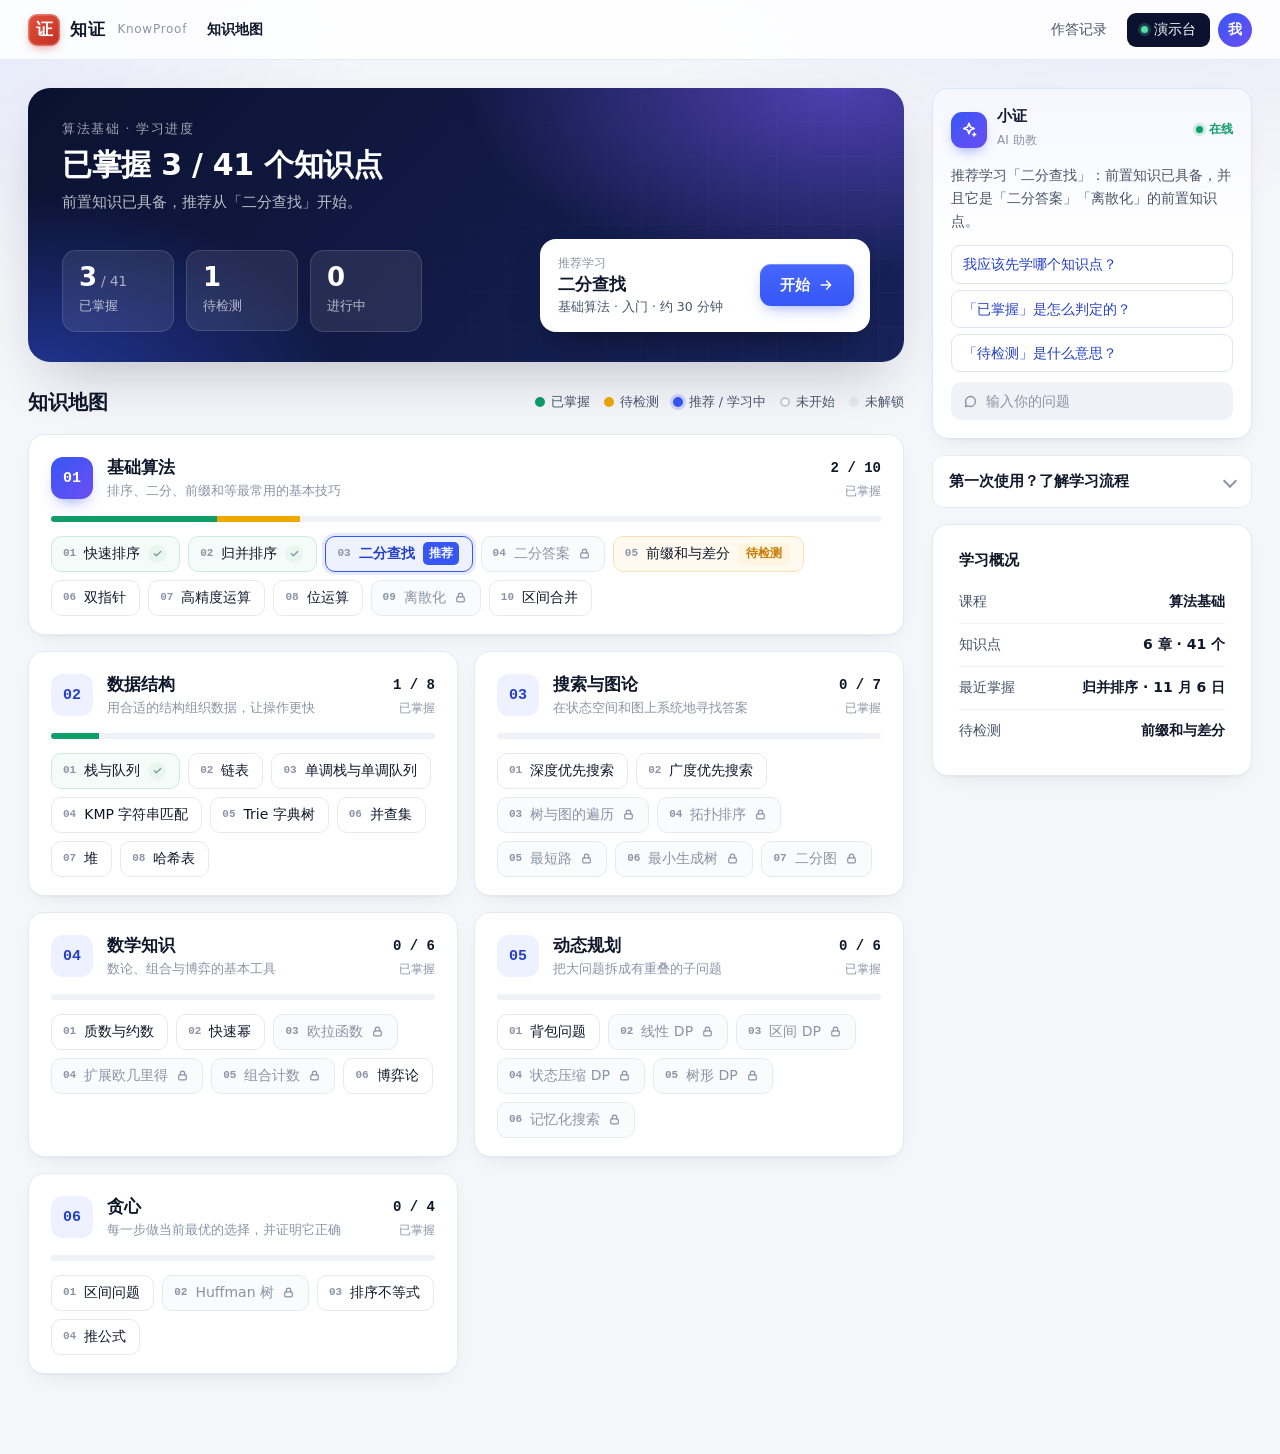
==== index.html @ 9044087e "知证 KnowProof 演示原型 v2 Co-Authored-By: Claude Code <noreply@anthropic.com>" ====
<!doctype html>
<html lang="zh-CN">
<head>
<meta charset="utf-8">
<meta name="viewport" content="width=device-width, initial-scale=1">
<title>知证 KnowProof · 信息学竞赛学习平台</title>
<meta name="description" content="知证 KnowProof：面向信息学竞赛学生的学习诊断与自适应学习平台。">
<link rel="stylesheet" href="css/base.css">
<link rel="stylesheet" href="css/home.css">
<link rel="stylesheet" href="css/task.css">
<link rel="stylesheet" href="css/flow.css">
<link rel="stylesheet" href="css/shell.css">
</head>
<body>
<div id="app"></div>
<noscript>请开启 JavaScript 后使用知证。</noscript>
<script src="js/cmini.js"></script>
<script src="js/data.js"></script>
<script src="js/data-lesson.js"></script>
<script src="js/engine.js"></script>
<script src="js/ui-core.js"></script>
<script src="js/ui-widgets.js"></script>
<script src="js/ui-home.js"></script>
<script src="js/ui-lesson.js"></script>
<script src="js/ui-lesson2.js"></script>
<script src="js/ui-rapid.js"></script>
<script src="js/ui-deep.js"></script>
<script src="js/ui-support.js"></script>
<script src="js/ui-verify.js"></script>
<script src="js/ui-path.js"></script>
<script src="js/ui-report.js"></script>
<script src="js/ui-assist.js"></script>
<script src="js/ui-demo.js"></script>
<script src="js/ui-shell.js"></script>
</body>
</html>
---- css/base.css ----
/* 知证 KnowProof · 设计基础：色彩、字体、布局、按钮、通用组件 */
:root {
  --bg: #f5f6fa; --card: #ffffff; --ink: #0f172a; --ink2: #475569; --ink3: #8a94a6; --line: #e6e9f0; --line2: #f0f2f7;
  --brand: #3757f5; --brand2: #6d4df2; --brand-soft: #eef1ff; --brand-ink: #2540c8;
  --seal: #d43c2c; --seal-soft: #fdeeeb;
  --ok: #0f9d68; --ok-soft: #e7f7f0; --warn: #c97a00; --warn-soft: #fff5e0; --bad: #d9372b; --bad-soft: #fdecea; --gold: #f0a800;
  --navy: #0b1230; --navy2: #17225a;
  --r: 16px; --r-sm: 10px; --shadow: 0 1px 2px rgba(15, 23, 42, .04), 0 8px 24px -12px rgba(15, 23, 42, .12);
  --shadow-lg: 0 24px 60px -20px rgba(15, 23, 42, .28);
  --sans: "PingFang SC", "HarmonyOS Sans SC", "Noto Sans SC", "Microsoft YaHei", -apple-system, "Segoe UI", system-ui, sans-serif;
  --mono: "JetBrains Mono", "SF Mono", "Cascadia Code", Menlo, Consolas, "Liberation Mono", monospace;
}
* { box-sizing: border-box; }
html { -webkit-text-size-adjust: 100%; scroll-behavior: smooth; }
body { margin: 0; font: 15px/1.7 var(--sans); color: var(--ink); background: var(--bg); -webkit-font-smoothing: antialiased; }
body::before { content: ""; position: fixed; inset: 0; z-index: -1; pointer-events: none;
  background: radial-gradient(900px 480px at 88% -8%, rgba(109, 77, 242, .09), transparent 60%), radial-gradient(760px 420px at -6% 4%, rgba(55, 87, 245, .08), transparent 60%); }
h1, h2, h3, h4, p, ul, ol, pre, table { margin: 0; }
h1 { font-size: 28px; line-height: 1.3; font-weight: 700; letter-spacing: -.01em; }
h2 { font-size: 18px; line-height: 1.4; font-weight: 700; }
h3 { font-size: 15px; line-height: 1.5; font-weight: 650; }
ul, ol { padding: 0; list-style: none; }
button, input, select, textarea { font: inherit; color: inherit; }
button { cursor: pointer; border: 0; background: none; padding: 0; text-align: inherit; }
button:disabled { cursor: not-allowed; }
:focus-visible { outline: 2px solid var(--brand); outline-offset: 2px; border-radius: 6px; }
b, strong { font-weight: 650; }
.mono { font-family: var(--mono); font-size: .92em; }
.muted { color: var(--ink2); } .faint { color: var(--ink3); } .small { font-size: 13px; }
.sp { flex: 1; }

/* ---------- 顶栏 ---------- */
.top { position: sticky; top: 0; z-index: 30; height: 60px; display: flex; align-items: center; gap: 20px; padding: 0 28px;
  background: rgba(255, 255, 255, .86); backdrop-filter: saturate(1.6) blur(14px); border-bottom: 1px solid var(--line); }
.brand { display: flex; align-items: center; gap: 10px; }
.logo { width: 32px; height: 32px; border-radius: 9px; display: grid; place-items: center; color: #fff; font-weight: 700; font-size: 17px;
  background: linear-gradient(145deg, #e2513f, #c22f20); box-shadow: 0 4px 10px -3px rgba(212, 60, 44, .55), inset 0 0 0 1.5px rgba(255, 255, 255, .28); }
.brand-name { font-size: 17px; font-weight: 700; letter-spacing: .04em; }
.brand-en { font-size: 12px; color: var(--ink3); letter-spacing: .06em; margin-left: 2px; }
.crumb { display: flex; align-items: center; gap: 8px; font-size: 14px; color: var(--ink3); min-width: 0; }
.crumb b { color: var(--ink); font-weight: 600; white-space: nowrap; }
.crumb button { color: var(--ink2); white-space: nowrap; } .crumb button:hover { color: var(--brand); }
.crumb i { font-style: normal; color: #c4cad6; }
.top-actions { margin-left: auto; display: flex; align-items: center; gap: 8px; }
.tbtn { height: 34px; padding: 0 12px; border-radius: 9px; font-size: 13.5px; color: var(--ink2); display: inline-flex; align-items: center; gap: 6px; white-space: nowrap; }
.tbtn:hover { background: var(--line2); color: var(--ink); }
.tbtn .n { min-width: 20px; height: 20px; padding: 0 6px; border-radius: 10px; background: var(--brand-soft); color: var(--brand-ink); font-size: 12px; font-weight: 650; display: grid; place-items: center; }
.tbtn.demo { background: var(--navy); color: #fff; padding: 0 14px; } .tbtn.demo:hover { background: #1b2550; color: #fff; }
.tbtn.demo::before { content: ""; width: 7px; height: 7px; border-radius: 50%; background: #52e0a4; box-shadow: 0 0 0 3px rgba(82, 224, 164, .22); }
.avatar { width: 34px; height: 34px; border-radius: 50%; display: grid; place-items: center; font-size: 14px; font-weight: 650; color: #fff; background: linear-gradient(140deg, var(--brand), var(--brand2)); }
.who { font-size: 13px; color: var(--ink2); margin-right: 2px; white-space: nowrap; }

/* ---------- 学习页三栏布局 ---------- */
.wrap { max-width: 1320px; margin: 0 auto; padding: 28px 28px 80px; display: grid; grid-template-columns: 196px minmax(0, 1fr) 300px; gap: 28px; align-items: start; }
.wrap.home { grid-template-columns: minmax(0, 1fr) 320px; max-width: 1280px; }
.main { display: flex; flex-direction: column; gap: 18px; min-width: 0; }
.side { position: sticky; top: 84px; display: flex; flex-direction: column; gap: 16px; }
.card { background: var(--card); border: 1px solid var(--line); border-radius: var(--r); padding: 24px 26px; box-shadow: var(--shadow); }
.card > h2 + * { margin-top: 12px; }
.card.flat { box-shadow: none; }
.page-h { padding: 4px 2px 2px; }
.eyebrow { display: inline-flex; align-items: center; gap: 8px; font-size: 12.5px; font-weight: 650; letter-spacing: .08em; color: var(--brand-ink); }
.eyebrow::before { content: ""; width: 18px; height: 2px; border-radius: 2px; background: var(--brand); }
.page-h h1 { margin-top: 6px; }
.page-h .sub { margin-top: 8px; color: var(--ink2); max-width: 46em; }
.sec-h { display: flex; align-items: baseline; gap: 10px; flex-wrap: wrap; }
.sec-h .no { font: 700 13px/1 var(--mono); color: var(--brand); background: var(--brand-soft); border-radius: 6px; padding: 5px 7px; }
.sec-h small { font-size: 13px; color: var(--ink3); font-weight: 400; }

/* ---------- 步骤导航 ---------- */
.rail { position: sticky; top: 84px; }
.rail-t { font-size: 12px; letter-spacing: .08em; color: var(--ink3); padding: 0 0 10px 6px; }
.rail ol { position: relative; }
.rail li { position: relative; }
.rail li + li::before { content: ""; position: absolute; left: 17px; top: -9px; height: 18px; width: 2px; background: var(--line); border-radius: 2px; }
.rail li.done + li::before { background: var(--brand); opacity: .45; }
.rail button { width: 100%; display: flex; align-items: center; gap: 11px; padding: 7px 6px; border-radius: 10px; font-size: 14px; color: var(--ink2); }
.rail button:hover:not(:disabled) { background: rgba(255, 255, 255, .8); }
.rail .no { flex: none; width: 24px; height: 24px; border-radius: 50%; display: grid; place-items: center; font: 600 11.5px/1 var(--mono); background: #fff; border: 1.5px solid var(--line); color: var(--ink3); }
.rail li.done .no { background: var(--brand-soft); border-color: transparent; color: var(--brand-ink); }
.rail li.cur button { background: #fff; box-shadow: var(--shadow); color: var(--ink); font-weight: 650; }
.rail li.cur .no { background: var(--brand); border-color: var(--brand); color: #fff; box-shadow: 0 0 0 4px rgba(55, 87, 245, .16); }
.rail button:disabled { color: #b6bdca; }
.rail .mk { margin-left: auto; }
.rail-foot { margin-top: 16px; padding: 12px; border-radius: 12px; background: rgba(255, 255, 255, .7); border: 1px dashed var(--line); font-size: 12.5px; color: var(--ink2); }

/* ---------- 按钮 ---------- */
.btn { display: inline-flex; align-items: center; justify-content: center; gap: 8px; height: 42px; padding: 0 20px; border-radius: 11px; font-size: 14.5px; font-weight: 600; color: #fff; white-space: nowrap;
  background: linear-gradient(180deg, #4666ff, var(--brand)); box-shadow: 0 1px 0 rgba(255, 255, 255, .25) inset, 0 6px 16px -6px rgba(55, 87, 245, .6); transition: transform .12s, box-shadow .12s, background .12s; }
.btn:hover:not(:disabled) { transform: translateY(-1px); box-shadow: 0 1px 0 rgba(255, 255, 255, .25) inset, 0 10px 22px -8px rgba(55, 87, 245, .7); }
.btn:active:not(:disabled) { transform: none; }
.btn:disabled { background: #d5d9e3; box-shadow: none; color: #fff; }
.btn.ghost { background: #fff; color: var(--ink); border: 1px solid var(--line); box-shadow: 0 1px 2px rgba(15, 23, 42, .05); }
.btn.ghost:hover:not(:disabled) { border-color: #c9cfdc; box-shadow: 0 4px 12px -6px rgba(15, 23, 42, .2); }
.btn.plain { background: none; box-shadow: none; color: var(--ink2); padding: 0 10px; font-weight: 500; }
.btn.plain:hover:not(:disabled) { color: var(--ink); background: var(--line2); transform: none; box-shadow: none; }
.btn.dark { background: var(--navy); box-shadow: 0 6px 16px -6px rgba(11, 18, 48, .6); }
.btn.sm { height: 34px; padding: 0 14px; font-size: 13.5px; border-radius: 9px; }
.btn.lg { height: 48px; padding: 0 26px; font-size: 15.5px; border-radius: 13px; }
.actions { display: flex; align-items: center; gap: 10px; flex-wrap: wrap; margin-top: 20px; }

/* ---------- 标签、标记、等级条 ---------- */
.tag { display: inline-flex; align-items: center; gap: 5px; height: 22px; padding: 0 8px; border-radius: 6px; font-size: 12px; font-weight: 600; background: var(--line2); color: var(--ink2); white-space: nowrap; vertical-align: middle; }
.tag.blue { background: var(--brand-soft); color: var(--brand-ink); } .tag.green { background: var(--ok-soft); color: var(--ok); }
.tag.red { background: var(--bad-soft); color: var(--bad); } .tag.gold { background: var(--warn-soft); color: var(--warn); } .tag.seal { background: var(--seal-soft); color: var(--seal); }
.mark { display: inline-grid; place-items: center; width: 22px; height: 22px; border-radius: 50%; flex: none; vertical-align: -5px; }
.mark.ok { background: var(--ok-soft); color: var(--ok); } .mark.no { background: var(--bad-soft); color: var(--bad); }
.mark.half { background: var(--warn-soft); color: var(--warn); } .mark.skip { background: var(--line2); color: var(--ink3); }
.evchip { font: 600 11.5px/1 var(--mono); padding: 4px 6px; border-radius: 5px; background: var(--line2); color: var(--ink2); margin-left: 4px; }
.evchip:hover { background: var(--brand-soft); color: var(--brand-ink); }
.meter { display: inline-flex; gap: 3px; vertical-align: middle; }
.meter i { width: 22px; height: 7px; border-radius: 4px; background: var(--line); }
.meter.ph-pencil i.on { background: repeating-linear-gradient(135deg, #9fb0ff 0 3px, #d6ddff 3px 6px); }
.meter.ph-ink i.on { background: var(--brand); } .meter.ph-seal i.on { background: var(--ok); }
.lvtxt { font-size: 13.5px; font-weight: 600; } .phase { font-size: 12px; }
.miniseal { display: inline-grid; place-items: center; width: 20px; height: 20px; border-radius: 5px; background: var(--seal); color: #fff; font-size: 11.5px; font-weight: 700; vertical-align: -4px; box-shadow: inset 0 0 0 1px rgba(255, 255, 255, .35); }
.stamp { display: inline-grid; place-items: center; width: 92px; height: 92px; border-radius: 18px; border: 3px solid var(--seal); color: var(--seal); font-size: 24px; font-weight: 800; line-height: 1.15; text-align: center; letter-spacing: .1em;
  transform: rotate(-8deg); background: rgba(212, 60, 44, .05); box-shadow: inset 0 0 0 2px #fff, inset 0 0 0 3.5px rgba(212, 60, 44, .35); flex: none; }
.stamp.drop { animation: stamp .55s cubic-bezier(.2, 1.4, .4, 1) both; }
@keyframes stamp { 0% { transform: rotate(-8deg) scale(2.4); opacity: 0; } 60% { opacity: 1; } 100% { transform: rotate(-8deg) scale(1); } }
.warn { margin-top: 14px; padding: 12px 14px; border-radius: 10px; background: var(--warn-soft); color: #7a4b00; font-size: 14px; }
.info { margin-top: 14px; padding: 12px 14px; border-radius: 10px; background: var(--brand-soft); color: #23358f; font-size: 14px; }
.empty { padding: 26px 0; text-align: center; color: var(--ink3); font-size: 14px; }
details.fold { border: 1px solid var(--line); border-radius: 12px; background: #fff; }
details.fold > summary { cursor: pointer; list-style: none; padding: 13px 16px; font-weight: 600; font-size: 14.5px; display: flex; align-items: center; gap: 8px; }
details.fold > summary::-webkit-details-marker { display: none; }
details.fold > summary::after { content: ""; margin-left: auto; width: 8px; height: 8px; border-right: 2px solid var(--ink3); border-bottom: 2px solid var(--ink3); transform: rotate(45deg); transition: transform .15s; }
details.fold[open] > summary::after { transform: rotate(-135deg); }
details.fold > .fold-b { padding: 2px 16px 16px; }
.seg { display: inline-flex; padding: 3px; border-radius: 10px; background: var(--line2); gap: 2px; }
.seg button { height: 30px; padding: 0 12px; border-radius: 8px; font-size: 13.5px; color: var(--ink2); }
.seg button.on { background: #fff; color: var(--ink); font-weight: 600; box-shadow: 0 1px 3px rgba(15, 23, 42, .12); }
table.tbl { width: 100%; border-collapse: collapse; font-size: 14px; }
table.tbl th { text-align: left; font-size: 12.5px; font-weight: 600; color: var(--ink3); padding: 8px 12px; border-bottom: 1px solid var(--line); white-space: nowrap; }
table.tbl td { padding: 11px 12px; border-bottom: 1px solid var(--line2); vertical-align: middle; }
table.tbl tr:last-child td { border-bottom: 0; }
---- css/home.css ----
/* 知证 KnowProof · 知识地图与讲解页 */

/* ---------- 首页：概览 ---------- */
.hero { position: relative; overflow: hidden; border-radius: 22px; padding: 30px 34px; color: #fff;
  background: radial-gradient(600px 300px at 92% 0%, rgba(124, 92, 255, .55), transparent 62%), radial-gradient(520px 320px at 0% 110%, rgba(55, 87, 245, .5), transparent 60%), linear-gradient(135deg, var(--navy), var(--navy2)); box-shadow: var(--shadow-lg); }
.hero::after { content: ""; position: absolute; inset: 0; pointer-events: none; opacity: .5;
  background-image: linear-gradient(rgba(255, 255, 255, .06) 1px, transparent 1px), linear-gradient(90deg, rgba(255, 255, 255, .06) 1px, transparent 1px); background-size: 34px 34px; mask-image: linear-gradient(100deg, transparent 30%, #000); -webkit-mask-image: linear-gradient(100deg, transparent 30%, #000); }
.hero > * { position: relative; z-index: 1; }
.hero .kicker { font-size: 12.5px; letter-spacing: .12em; color: rgba(255, 255, 255, .62); }
.hero h1 { font-size: 30px; margin-top: 6px; }
.hero .sub { margin-top: 6px; color: rgba(255, 255, 255, .72); font-size: 14.5px; }
.hero-row { display: flex; align-items: flex-end; gap: 28px; margin-top: 24px; flex-wrap: wrap; }
.stats { display: flex; gap: 12px; flex-wrap: wrap; }
.stat { min-width: 112px; padding: 12px 16px; border-radius: 14px; background: rgba(255, 255, 255, .09); border: 1px solid rgba(255, 255, 255, .13); backdrop-filter: blur(6px); }
.stat b { display: block; font: 700 26px/1.15 var(--sans); letter-spacing: -.01em; }
.stat b small { font-size: 14px; font-weight: 500; color: rgba(255, 255, 255, .6); }
.stat span { font-size: 12.5px; color: rgba(255, 255, 255, .68); }
.cont { margin-left: auto; display: flex; align-items: center; gap: 16px; padding: 14px 16px 14px 18px; border-radius: 16px; background: #fff; color: var(--ink); box-shadow: 0 16px 36px -16px rgba(0, 0, 0, .5); min-width: 330px; }
.cont .t { font-size: 12px; color: var(--ink3); } .cont .n { font-size: 16.5px; font-weight: 700; line-height: 1.4; } .cont .s { font-size: 12.5px; color: var(--ink2); }
.cont .btn { margin-left: auto; }

/* ---------- 首页：知识地图 ---------- */
.map-h { display: flex; align-items: center; gap: 14px; flex-wrap: wrap; margin-top: 8px; }
.map-h h2 { font-size: 20px; }
.legend { margin-left: auto; display: flex; gap: 14px; flex-wrap: wrap; font-size: 12.5px; color: var(--ink2); }
.legend span { display: inline-flex; align-items: center; gap: 6px; }
.dot { width: 10px; height: 10px; border-radius: 50%; flex: none; border: 2px solid #c8cedb; background: #fff; }
.dot.sealed { background: var(--ok); border-color: var(--ok); } .dot.pending { background: var(--gold); border-color: var(--gold); }
.dot.live { background: var(--brand); border-color: var(--brand); box-shadow: 0 0 0 3px rgba(55, 87, 245, .2); } .dot.lock { background: var(--line); border-color: var(--line); }
.chapters { display: grid; grid-template-columns: 1fr 1fr; gap: 16px; }
.chap { padding: 20px 22px 18px; }
.chap.first { grid-column: 1 / -1; }
.chap-h { display: flex; align-items: center; gap: 14px; }
.chap-no { flex: none; width: 42px; height: 42px; border-radius: 12px; display: grid; place-items: center; font: 700 15px/1 var(--mono); color: var(--brand-ink); background: var(--brand-soft); }
.chap.first .chap-no { color: #fff; background: linear-gradient(140deg, var(--brand), var(--brand2)); box-shadow: 0 8px 16px -8px rgba(55, 87, 245, .7); }
.chap-h h3 { font-size: 16.5px; } .chap-h p { font-size: 13px; color: var(--ink3); line-height: 1.5; }
.chap-p { margin-left: auto; text-align: right; flex: none; }
.chap-p b { font: 700 14px/1 var(--mono); } .chap-p small { display: block; font-size: 11.5px; color: var(--ink3); margin-top: 2px; }
.prog { height: 6px; border-radius: 4px; background: var(--line2); margin: 14px 0 14px; overflow: hidden; display: flex; }
.prog i { display: block; height: 100%; background: var(--ok); } .prog i.p { background: var(--gold); } .prog i.l { background: var(--brand); }
.nodes { display: flex; flex-wrap: wrap; gap: 8px; }
.node { display: inline-flex; align-items: center; gap: 8px; height: 36px; padding: 0 13px 0 11px; border-radius: 10px; border: 1px solid var(--line); background: #fff; font-size: 14px; transition: border-color .12s, box-shadow .12s, transform .12s; }
.node:hover { border-color: #b9c2d6; box-shadow: 0 4px 12px -6px rgba(15, 23, 42, .22); transform: translateY(-1px); }
.node .ix { font: 600 11px/1 var(--mono); color: var(--ink3); }
.node.sealed { background: #f4fbf8; border-color: #cdeadd; } .node.pending { background: #fffaf0; border-color: #f5e2b5; }
.node.lock { color: var(--ink3); background: #fafbfc; }
.node.live { border-color: var(--brand); background: var(--brand-soft); font-weight: 650; color: var(--brand-ink); box-shadow: 0 0 0 3px rgba(55, 87, 245, .12); }
.node .st { font-size: 11.5px; font-weight: 600; padding: 2px 6px; border-radius: 5px; background: var(--brand); color: #fff; }
.node svg { color: var(--ink3); }
.hcard h3 { display: flex; align-items: center; gap: 8px; margin-bottom: 10px; }
.kv { display: flex; justify-content: space-between; gap: 12px; padding: 9px 0; border-bottom: 1px solid var(--line2); font-size: 14px; }
.kv:last-child { border-bottom: 0; } .kv span { color: var(--ink2); } .kv b { font-weight: 600; }
.steps6 { counter-reset: s; display: grid; gap: 10px; margin-top: 4px; }
.steps6 li { counter-increment: s; display: grid; grid-template-columns: 26px 1fr; gap: 10px; font-size: 14px; color: var(--ink2); }
.steps6 li::before { content: counter(s); width: 24px; height: 24px; border-radius: 50%; background: var(--brand-soft); color: var(--brand-ink); font: 600 12px/24px var(--mono); text-align: center; }
.steps6 b { color: var(--ink); }

/* ---------- 讲解页 ---------- */
.lesson-top { display: grid; grid-template-columns: minmax(0, 1fr) 250px; gap: 26px; }
.meta { display: flex; gap: 8px; flex-wrap: wrap; margin-top: 12px; }
.outcomes { margin-top: 18px; padding: 16px 18px; border-radius: 14px; background: linear-gradient(180deg, #f7f9ff, #fff); border: 1px solid #e1e6fb; }
.outcomes h3 { font-size: 14px; color: var(--brand-ink); margin-bottom: 8px; }
.outcomes li { display: grid; grid-template-columns: 22px 1fr; gap: 8px; padding: 4px 0; font-size: 14.5px; }
.outcomes li svg { color: var(--brand); margin-top: 4px; }
.toc { border-left: 1px solid var(--line); padding-left: 22px; }
.toc h3 { font-size: 12.5px; letter-spacing: .08em; color: var(--ink3); font-weight: 600; margin-bottom: 8px; }
.toc a { display: flex; gap: 8px; padding: 4px 0; font-size: 13.5px; color: var(--ink2); text-decoration: none; }
.toc a:hover { color: var(--brand); } .toc a i { font: 600 11.5px/1.9 var(--mono); color: var(--ink3); font-style: normal; }
.lesson p { margin-top: 12px; } .lesson p:first-of-type { margin-top: 14px; }
.lesson .sec-h { scroll-margin-top: 80px; }
.hl { background: linear-gradient(transparent 62%, rgba(240, 168, 0, .32) 62%); padding: 0 1px; }
.callout { margin-top: 14px; display: grid; grid-template-columns: 30px 1fr; gap: 12px; padding: 14px 16px; border-radius: 12px; background: var(--brand-soft); font-size: 14.5px; }
.callout .ic { width: 30px; height: 30px; border-radius: 9px; background: #fff; color: var(--brand); display: grid; place-items: center; font-weight: 700; }
.callout.warnc { background: var(--warn-soft); } .callout.warnc .ic { color: var(--warn); }
.callout p { margin: 0 !important; }
.asklink { display: inline-flex; align-items: center; gap: 6px; margin-top: 12px; font-size: 13.5px; color: var(--brand-ink); padding: 5px 10px; border-radius: 8px; background: var(--brand-soft); }
.asklink:hover { background: #dfe5ff; }
.vs { display: grid; grid-template-columns: 1fr 1fr; gap: 14px; margin-top: 14px; }
.vs > div { border: 1px solid var(--line); border-radius: 12px; padding: 14px 16px; }
.vs h4 { font-size: 14px; margin-bottom: 8px; display: flex; justify-content: space-between; } .vs h4 span { font-weight: 500; color: var(--ink3); font-size: 12.5px; }
.vs .bar { height: 10px; border-radius: 5px; background: var(--line2); overflow: hidden; margin: 6px 0 2px; } .vs .bar i { display: block; height: 100%; border-radius: 5px; background: var(--ink3); } .vs .fast .bar i { background: var(--brand); }
.vs .num { font: 700 20px/1.3 var(--mono); }
.strip { display: flex; gap: 6px; margin: 16px 0 6px; align-items: center; }
.strip i { width: 44px; height: 44px; border-radius: 10px; display: grid; place-items: center; font-style: normal; font-weight: 700; background: var(--bad-soft); color: var(--bad); }
.strip i.y { background: var(--ok-soft); color: var(--ok); }
.strip u { width: 3px; height: 58px; border-radius: 2px; background: var(--seal); margin: 0 3px; position: relative; text-decoration: none; }
.strip u::after { content: "分界线"; position: absolute; top: -20px; left: 50%; transform: translateX(-50%); font-size: 11.5px; color: var(--seal); white-space: nowrap; font-weight: 600; }
.pits { display: grid; gap: 10px; margin-top: 14px; }
.pit { display: grid; grid-template-columns: 34px 1fr; gap: 12px; padding: 14px 16px; border: 1px solid var(--line); border-radius: 12px; }
.pit .n { width: 30px; height: 30px; border-radius: 9px; background: var(--bad-soft); color: var(--bad); font: 700 13px/30px var(--mono); text-align: center; }
.pit h4 { font-size: 14.5px; } .pit p { margin: 4px 0 0 !important; font-size: 14px; color: var(--ink2); }
.pit code, .lesson code, .stem code, .msg code { font-family: var(--mono); font-size: .9em; background: var(--line2); padding: 1.5px 5px; border-radius: 5px; }
.sumlist li { display: grid; grid-template-columns: 22px 1fr; gap: 8px; padding: 5px 0; } .sumlist svg { color: var(--ok); margin-top: 4px; }

/* 猜数字 */
.guess { margin-top: 14px; border: 1px solid var(--line); border-radius: 14px; padding: 18px; background: linear-gradient(180deg, #fbfcff, #fff); }
.g-bar { position: relative; height: 34px; border-radius: 9px; background: var(--line2); overflow: hidden; }
.g-bar .live { position: absolute; top: 0; bottom: 0; background: linear-gradient(90deg, #cfd8ff, #b9c5ff); border-radius: 9px; transition: left .35s, width .35s; }
.g-bar .lab { position: absolute; top: 0; height: 34px; display: grid; place-items: center; font: 600 12.5px/1 var(--mono); color: var(--brand-ink); padding: 0 8px; }
.g-ctl { display: flex; gap: 10px; align-items: center; flex-wrap: wrap; margin-top: 14px; }
.in { height: 38px; border: 1px solid var(--line); border-radius: 9px; padding: 0 12px; background: #fff; font-family: var(--mono); font-size: 14px; }
.in:focus { outline: none; border-color: var(--brand); box-shadow: 0 0 0 3px rgba(55, 87, 245, .15); }
.g-log { display: flex; gap: 6px; flex-wrap: wrap; margin-top: 12px; }
.g-log span { font: 600 12.5px/1 var(--mono); padding: 6px 8px; border-radius: 7px; background: var(--line2); color: var(--ink2); } .g-log span.hit { background: var(--ok-soft); color: var(--ok); }

/* 分步演示 */
.viz { margin-top: 14px; border: 1px solid var(--line); border-radius: 14px; padding: 18px; }
.viz-ctl { display: flex; align-items: center; gap: 10px; flex-wrap: wrap; font-size: 14px; color: var(--ink2); }
.toggle { display: inline-flex; align-items: center; gap: 7px; font-size: 13.5px; cursor: pointer; }
.cells { display: flex; gap: 6px; margin: 34px 0 6px; overflow-x: auto; padding-bottom: 4px; }
.cell { flex: 1; min-width: 46px; text-align: center; position: relative; }
.cell .p { position: absolute; top: -24px; left: 0; right: 0; font: 700 12px/1.4 var(--mono); color: var(--brand); height: 18px; }
.cell .v { height: 48px; border-radius: 10px; display: grid; place-items: center; font: 700 17px/1 var(--mono); background: var(--brand-soft); color: var(--brand-ink); border: 2px solid transparent; transition: all .25s; }
.cell .i { font: 500 11.5px/1 var(--mono); color: var(--ink3); margin-top: 6px; }
.cell.out .v { background: var(--line2); color: #b6bdca; } .cell.mid .v { border-color: var(--seal); background: #fff; color: var(--seal); box-shadow: 0 6px 14px -8px rgba(212, 60, 44, .7); } .cell.mid .p { color: var(--seal); }
.viz-say { margin-top: 12px; padding: 12px 14px; border-radius: 10px; background: var(--line2); font-size: 14.5px; min-height: 48px; }
.anno { display: grid; grid-template-columns: minmax(0, 1.05fr) minmax(0, 1fr); gap: 0; margin-top: 14px; border-radius: 14px; overflow: hidden; border: 1px solid #1c2440; }
.anno pre.code { margin: 0; border-radius: 0; } .anno ol { background: #fbfcff; padding: 14px 16px; display: grid; gap: 8px; align-content: start; }
.anno li { display: grid; grid-template-columns: 44px 1fr; gap: 8px; font-size: 13.5px; color: var(--ink2); } .anno li b { font: 600 12px/1.9 var(--mono); color: var(--brand-ink); }
.two { display: grid; grid-template-columns: 1fr 1fr; gap: 14px; margin-top: 14px; } .two h4 { font-size: 14px; margin-bottom: 8px; }
---- css/task.css ----
/* 知证 KnowProof · 题目、代码、判题、评估图表 */

/* ---------- 题目卡片 ---------- */
.qhead { display: flex; align-items: center; gap: 8px; flex-wrap: wrap; padding-bottom: 14px; margin-bottom: 16px; border-bottom: 1px solid var(--line2); }
.qno { font-size: 15px; font-weight: 700; margin-right: 4px; } .qno small { font-weight: 500; color: var(--ink3); font-size: 13px; }
.qdots { display: inline-flex; gap: 5px; } .qdots i { width: 22px; height: 5px; border-radius: 3px; background: var(--line); } .qdots i.d { background: var(--brand); opacity: .45; } .qdots i.c { background: var(--brand); }
.stem { font-size: 16px; line-height: 1.75; font-weight: 500; } .stem b { color: var(--brand-ink); }
.stem + pre.code, .stem + .editor { margin-top: 14px; }
.opts { display: grid; gap: 10px; margin-top: 16px; }
.opt { display: grid; grid-template-columns: 30px 1fr; gap: 12px; align-items: start; width: 100%; padding: 13px 16px; border-radius: 12px; border: 1.5px solid var(--line); background: #fff; font-size: 15px; line-height: 1.6; transition: border-color .12s, background .12s, box-shadow .12s; }
.opt:hover:not(:disabled) { border-color: #b9c2d6; background: #fbfcff; }
.opt .k { width: 28px; height: 28px; border-radius: 8px; display: grid; place-items: center; font: 600 13px/1 var(--mono); background: var(--line2); color: var(--ink2); }
.opt.on { border-color: var(--brand); background: var(--brand-soft); box-shadow: 0 0 0 3px rgba(55, 87, 245, .12); } .opt.on .k { background: var(--brand); color: #fff; }
.opt:disabled { opacity: .75; }
.conf { display: flex; align-items: center; gap: 12px; flex-wrap: wrap; margin-top: 18px; padding: 12px 14px; border-radius: 12px; background: var(--line2); font-size: 14px; color: var(--ink2); }
.conf .seg { background: #e4e8f0; }
textarea.txt { width: 100%; min-height: 120px; margin-top: 14px; padding: 12px 14px; border: 1.5px solid var(--line); border-radius: 12px; resize: vertical; font: inherit; line-height: 1.7; background: #fff; }
textarea.txt:focus, .in:focus { outline: none; border-color: var(--brand); box-shadow: 0 0 0 3px rgba(55, 87, 245, .15); }
.lesson { scroll-margin-top: 78px; }
.plainlist li { position: relative; padding: 3px 0 3px 16px; font-size: 14.5px; color: var(--ink2); } .plainlist li::before { content: ""; position: absolute; left: 3px; top: 13px; width: 5px; height: 5px; border-radius: 50%; background: #c4cad6; }

/* ---------- 代码块 ---------- */
pre.code { margin-top: 14px; padding: 14px 0; border-radius: 12px; background: #0f1630; color: #dfe5f5; font: 13.5px/1.75 var(--mono); overflow-x: auto; box-shadow: inset 0 0 0 1px rgba(255, 255, 255, .06); }
pre.code .cl { display: block; padding: 0 18px 0 0; white-space: pre; min-height: 1.75em; }
pre.code .cl i { display: inline-block; width: 40px; padding-right: 14px; text-align: right; color: #56608a; font-style: normal; user-select: none; }
pre.code .kw { color: #8fb0ff; } pre.code .nu { color: #f3b765; } pre.code .cm { color: #6f7aa5; }
pre.code.fill .cl { min-height: 34px; line-height: 34px; }
select.blank { height: 28px; margin: 0 2px; padding: 0 26px 0 9px; border-radius: 7px; border: 1.5px dashed #f3b765; background: #1b2550 url("data:image/svg+xml,%3Csvg xmlns='http://www.w3.org/2000/svg' width='10' height='6'%3E%3Cpath d='M1 1l4 4 4-4' fill='none' stroke='%23dfe5f5' stroke-width='1.6'/%3E%3C/svg%3E") no-repeat right 9px center; color: #f3b765; font: 600 13px/1 var(--mono); appearance: none; -webkit-appearance: none; cursor: pointer; vertical-align: middle; }
select.blank.set { border-style: solid; border-color: #4a5aa8; color: #fff; }
select.blank:disabled { opacity: .85; cursor: default; }
select.blank option { background: #fff; color: #0f172a; }

/* ---------- 代码编辑器 ---------- */
.editor { margin-top: 14px; border-radius: 12px; overflow: hidden; background: #0f1630; box-shadow: inset 0 0 0 1px rgba(255, 255, 255, .06), var(--shadow); }
.ed-h { display: flex; align-items: center; gap: 12px; height: 40px; padding: 0 14px; background: #161f42; color: #aab4d6; font-size: 13px; }
.dots { display: inline-flex; gap: 6px; } .dots i { width: 10px; height: 10px; border-radius: 50%; background: #39446f; }
.ed-reset { font-size: 12.5px; color: #8e99c2; } .ed-reset:hover { color: #fff; }
.ed-b { display: grid; grid-template-columns: 46px 1fr; }
.gut { margin: 0; padding: 12px 12px 12px 0; text-align: right; color: #56608a; font: 13.5px/1.75 var(--mono); user-select: none; background: #0c1228; }
.ed-b textarea { display: block; width: 100%; border: 0; outline: 0; resize: none; padding: 12px 16px; background: transparent; color: #e6ebfa; caret-color: #f3b765; font: 13.5px/1.75 var(--mono); white-space: pre; overflow-x: auto; overflow-y: hidden; tab-size: 4; }
.ed-f { padding: 6px 14px 10px 60px; color: #aab4d6; font-size: 13.5px; }
.runbar { display: flex; align-items: center; gap: 10px; flex-wrap: wrap; margin-top: 14px; }
.runbar .cnt { font-size: 13px; color: var(--ink3); }

/* ---------- 判题结果 ---------- */
.judge { margin-top: 16px; border: 1px solid var(--line); border-radius: 12px; overflow: hidden; }
.jsum { display: flex; align-items: center; gap: 10px; padding: 12px 16px; background: var(--bad-soft); font-size: 14.5px; } .jsum.ok { background: var(--ok-soft); }
.jbar { margin-left: auto; display: inline-flex; gap: 3px; } .jbar i { width: 14px; height: 6px; border-radius: 3px; background: var(--bad); } .jbar i.AC { background: var(--ok); } .jbar i.TLE { background: var(--warn); }
.jwrap { overflow-x: auto; } .jt td, .jt th { padding: 8px 14px !important; font-size: 13px; }
.vd { display: inline-flex; align-items: center; gap: 4px; font-size: 12.5px; font-weight: 600; color: var(--bad); white-space: nowrap; } .vd.AC { color: var(--ok); } .vd.TLE { color: var(--warn); }
.ce { padding: 12px 16px; color: var(--bad); font-size: 13.5px; }
.tracebox { border-top: 1px solid var(--line); padding: 14px 16px; background: #fbfcff; }
.tb-h { font-size: 13px; font-weight: 600; color: var(--ink2); margin-bottom: 8px; } .tb-say { margin-top: 10px; font-size: 14px; }
table.trace { border-collapse: collapse; font: 13px/1.5 var(--mono); margin-top: 10px; }
table.trace th { font-weight: 600; color: var(--ink3); text-align: left; padding: 5px 16px 5px 10px; border-bottom: 1px solid var(--line); font-family: var(--sans); font-size: 12.5px; }
table.trace td { padding: 6px 16px 6px 10px; border-bottom: 1px solid var(--line2); }
table.trace tr.stuck td { background: var(--warn-soft); color: #7a4b00; } table.trace td.more { color: var(--ink3); }

/* ---------- 练习结果 ---------- */
.result { display: grid; grid-template-columns: 124px 1fr; gap: 26px; align-items: center; background: linear-gradient(120deg, #fff 55%, #f3f5ff); }
.ring { position: relative; width: 116px; height: 116px; } .ring svg { width: 100%; height: 100%; }
.ring .rg { fill: none; stroke: var(--line2); stroke-width: 9; } .ring .rf { fill: none; stroke: var(--brand); stroke-width: 9; stroke-linecap: round; }
.ring > div { position: absolute; inset: 0; display: grid; place-content: center; text-align: center; }
.ring b { font: 700 28px/1.1 var(--sans); } .ring b small { font-size: 14px; color: var(--ink3); font-weight: 500; } .ring span { font-size: 12px; color: var(--ink3); }
.tag.big { height: 30px; padding: 0 12px; font-size: 14.5px; border-radius: 8px; }
.r-detail { margin: 10px 0 8px; font-size: 15.5px; }
.reflect { margin-top: 16px; padding: 16px 18px; border-radius: 12px; border: 1px solid #f5e2b5; background: #fffaf0; }
.reflect h3 { display: flex; align-items: center; gap: 7px; color: #7a4b00; margin-bottom: 4px; } .reflect .opts { margin-top: 10px; gap: 8px; } .reflect .opt { padding: 10px 14px; font-size: 14.5px; }
.assess { display: grid; grid-template-columns: 300px minmax(0, 1fr); gap: 20px; align-items: center; margin-top: 12px; }
.radar { margin: 0; } .radar svg { width: 100%; height: auto; display: block; }
.radar .rr { fill: none; stroke: var(--line); stroke-width: 1; } .radar .rr.key { stroke: #c4cad6; stroke-dasharray: 3 3; } .radar .axis { stroke: var(--line); stroke-width: 1; }
.radar .rc { fill: rgba(55, 87, 245, .14); stroke: #3757f5; stroke-width: 2; stroke-linejoin: round; } .radar .rb { fill: none; stroke: #d9730d; stroke-width: 2; stroke-dasharray: 5 4; stroke-linejoin: round; }
.radar .rd { fill: #3757f5; stroke: #fff; stroke-width: 2; } .radar .rl { font-size: 12.5px; font-weight: 600; fill: var(--ink); } .radar .rv { font: 600 11.5px var(--mono); fill: var(--ink3); } .radar .rt { font: 500 10px var(--mono); fill: var(--ink3); }
.radar figcaption { display: flex; justify-content: center; gap: 16px; font-size: 12.5px; color: var(--ink2); margin-top: 4px; }
.radar figcaption span { display: inline-flex; align-items: center; gap: 6px; } .lg-b, .lg-c { width: 18px; height: 0; border-top: 2px solid #3757f5; } .lg-b { border-top: 2px dashed #d9730d; }
.dims li { display: grid; grid-template-columns: minmax(0, 1fr) auto; grid-template-areas: "n m" "a a" "e e"; gap: 2px 12px; padding: 10px 0; border-bottom: 1px solid var(--line2); } .dims li:last-child { border-bottom: 0; }
.dn { display: contents; } .dn b { grid-area: n; font-size: 14.5px; align-self: center; } .dm { grid-area: m; } .de { grid-area: e; } .dn span { grid-area: a; display: block; font-size: 12.5px; color: var(--ink3); line-height: 1.4; }
.dm { display: flex; align-items: center; gap: 8px; white-space: nowrap; } .de { grid-column: 1 / -1; font-size: 12px; color: var(--ink3); }
.legend3 { display: flex; gap: 18px; flex-wrap: wrap; margin-top: 14px; padding-top: 12px; border-top: 1px solid var(--line2); font-size: 12.5px; color: var(--ink2); }
.legend3 > span { display: inline-flex; align-items: center; gap: 7px; } .legend3 .meter i { width: 12px; }
.plan { display: grid; gap: 10px; margin-top: 14px; }
.plan li { display: grid; grid-template-columns: 32px 1fr; gap: 12px; padding: 14px 16px; border: 1px solid var(--line); border-radius: 12px; }
.pn { width: 30px; height: 30px; border-radius: 9px; background: var(--brand-soft); color: var(--brand-ink); display: grid; place-items: center; font: 700 13px/1 var(--mono); }
.plan b { margin-right: 8px; } .plan p { font-size: 13.5px; color: var(--ink2); margin-top: 2px; }
.basis { display: grid; gap: 16px; counter-reset: b; } .basis > li { counter-increment: b; padding-left: 34px; position: relative; }
.basis > li::before { content: counter(b); position: absolute; left: 0; top: 0; width: 22px; height: 22px; border-radius: 50%; background: var(--navy); color: #fff; font: 600 11.5px/22px var(--mono); text-align: center; }
.basis h4 { font-size: 14.5px; } pre.json { margin-top: 8px; padding: 12px 14px; border-radius: 10px; background: #0f1630; color: #cfd7f0; font: 12.5px/1.6 var(--mono); overflow-x: auto; white-space: pre-wrap; }
.checks { margin-top: 8px; display: grid; gap: 7px; } .checks li { display: grid; grid-template-columns: 24px 1fr; gap: 8px; font-size: 14px; }
---- css/flow.css ----
/* 知证 KnowProof · 进阶练习、针对辅导、独立检测、学习路径、学习报告 */

/* ---------- 进阶练习 ---------- */
.qname { font-size: 19px; margin-bottom: 10px; } .qtitle .qhead { border: 0; margin: 0 0 4px; padding: 0 4px 10px; }
.cin { display: flex; align-items: flex-end; gap: 10px; flex-wrap: wrap; margin-top: 16px; }
.cin label { display: grid; gap: 5px; font-size: 13px; color: var(--ink2); font-weight: 600; } .cin label:first-child { flex: 1; min-width: 220px; } .cin .in { width: 100%; } .cin label:nth-child(2) .in { width: 110px; }
.tries { display: grid; gap: 10px; margin-top: 16px; } .tries li { border: 1px solid var(--line); border-radius: 12px; overflow: hidden; } .tries li.hit { border-color: #a9dcc6; }
.try-h { display: flex; align-items: center; gap: 12px; padding: 10px 14px; font-size: 14px; } .tries .tracebox { border-top: 1px solid var(--line2); }
.res-h { display: flex; align-items: center; gap: 10px; margin-bottom: 8px; } .res-h .mark { width: 28px; height: 28px; }
.explain { margin-top: 16px; padding: 14px 16px; border-radius: 12px; background: var(--line2); font-size: 14.5px; } .explain b { font-size: 13px; color: var(--brand-ink); letter-spacing: .04em; } .explain p { margin-top: 4px; }
.result.confirm { grid-template-columns: auto auto auto 1fr; gap: 14px 18px; } .result.confirm .r-detail { grid-column: 1 / -1; margin: 0; }
.cf { display: grid; gap: 6px; } .cf-k { font-size: 12.5px; color: var(--ink3); font-weight: 600; } .cf-arrow { color: var(--ink3); align-self: end; padding-bottom: 3px; }
.explains { margin: 8px 0 0; padding-left: 20px; list-style: decimal; display: grid; gap: 8px; font-size: 14.5px; color: var(--ink2); } .explains b { color: var(--ink); }

/* ---------- 针对辅导 ---------- */
.propose { border-color: #dfe4fb; background: linear-gradient(180deg, #f6f7ff, #fff 38%); }
.pr-h { display: flex; align-items: center; gap: 12px; } .pr-h h2 { margin-top: 2px; }
.pitch { margin-top: 14px; font-size: 16px; line-height: 1.75; }
.kv3 { margin: 16px 0 0; border: 1px solid var(--line); border-radius: 12px; background: #fff; } .kv3 > div { display: grid; grid-template-columns: 92px 1fr; gap: 12px; padding: 11px 16px; border-bottom: 1px solid var(--line2); font-size: 14.5px; } .kv3 > div:last-child { border-bottom: 0; }
.kv3 dt { color: var(--ink3); font-size: 13px; padding-top: 1px; } .kv3 dd { margin: 0; color: var(--ink2); } .kv3 dd b { color: var(--ink); }
.alts { display: grid; gap: 8px; margin-top: 14px; padding-top: 14px; border-top: 1px dashed var(--line); }
.alt { display: grid; grid-template-columns: 96px 1fr auto; gap: 12px; align-items: center; text-align: left; padding: 11px 14px; border: 1.5px solid var(--line); border-radius: 11px; background: #fff; font-size: 13.5px; color: var(--ink2); } .alt:hover { border-color: var(--brand); background: var(--brand-soft); } .alt b { font-size: 14.5px; color: var(--ink); }
.hints-h { display: flex; align-items: center; gap: 10px; }
.ladder { display: grid; grid-template-columns: repeat(5, 1fr); gap: 6px; margin: 14px 0 4px; }
.ladder li { position: relative; display: grid; gap: 4px; padding: 10px 10px 9px; border-radius: 10px; background: var(--line2); color: var(--ink3); font-size: 12.5px; }
.ladder li span { font: 700 11.5px/1 var(--mono); display: inline-flex; align-items: center; height: 14px; } .ladder li b { font-size: 13px; font-weight: 600; }
.ladder li.on { background: var(--brand-soft); color: var(--brand-ink); } .ladder li.cur { background: var(--brand); color: #fff; box-shadow: 0 6px 14px -8px rgba(55, 87, 245, .9); }
.ladder li.end { background: #fff; border: 1.5px dashed var(--line); } .ladder li.end.cur { background: var(--seal-soft); border: 1.5px solid var(--seal); color: var(--seal); box-shadow: none; }
.hintlist { display: grid; gap: 10px; margin-top: 14px; } .hintlist li { padding: 12px 16px; border-radius: 12px; border: 1px solid var(--line); font-size: 15px; line-height: 1.7; } .hintlist li.new { border-color: #c5cffa; background: #fbfcff; animation: rise2 .3s both; }
@keyframes rise2 { from { transform: translateY(6px); opacity: 0; } }
.hl-k { display: block; font-size: 12px; font-weight: 700; color: var(--brand-ink); letter-spacing: .04em; margin-bottom: 3px; } .hintlist table.trace { background: #fff; }
.wrongbar { display: flex; align-items: center; gap: 12px; flex-wrap: wrap; margin-top: 16px; padding: 12px 16px; border-radius: 12px; background: var(--bad-soft); font-size: 14px; }
.wrongbar > div { display: grid; } .wrongbar span { color: var(--ink2); font-size: 13.5px; } .wrongbar.confirm-bar { background: var(--warn-soft); margin: 0 0 4px; }

/* ---------- 独立检测 ---------- */
.rules { display: flex; align-items: center; gap: 8px 22px; flex-wrap: wrap; padding: 13px 18px; border-radius: 12px; background: var(--navy); color: #dfe5f5; font-size: 13.5px; }
.rules > span { display: inline-flex; align-items: center; gap: 7px; } .rules .tag { margin-left: auto; background: rgba(255, 255, 255, .14); color: #fff; }
.submitbar { position: sticky; bottom: 14px; z-index: 5; margin-top: 4px; padding: 12px 16px; border-radius: 14px; background: rgba(255, 255, 255, .92); backdrop-filter: blur(8px); border: 1px solid var(--line); box-shadow: var(--shadow); }
.vres { display: grid; grid-template-columns: 1fr auto; gap: 24px; align-items: center; border-left: 5px solid var(--warn); } .vres.pass { border-left-color: var(--ok); background: linear-gradient(120deg, #fff 50%, #f0faf5); } .vres.fail { border-left-color: var(--bad); } .vres.skipped { border-left-color: var(--ink3); }
.vres h2 { font-size: 24px; margin: 4px 0 6px; } .vres p { color: var(--ink2); } .vres .stamp { margin-right: 14px; }
table.cmp td { vertical-align: middle; } table.cmp .dm { display: flex; align-items: center; gap: 8px; white-space: nowrap; } tr.hit td { background: var(--brand-soft); }

/* ---------- 学习路径 ---------- */
.rec { position: relative; overflow: hidden; color: #fff; border: 0; background: linear-gradient(125deg, #2338c9, #3757f5 55%, #6a5cf0); box-shadow: 0 18px 40px -22px rgba(55, 87, 245, .9); }
.rec.lane-remed { background: linear-gradient(125deg, #9a4a05, #d9730d 60%, #eb9a3a); box-shadow: 0 18px 40px -22px rgba(217, 115, 13, .9); } .rec.lane-next { background: linear-gradient(125deg, #06694a, #0f9d68 60%, #35b98a); box-shadow: 0 18px 40px -22px rgba(15, 157, 104, .9); }
.rec-h { display: flex; align-items: center; gap: 10px; } .rec .eyebrow { color: rgba(255, 255, 255, .8); } .rec .tag { margin-left: auto; background: rgba(255, 255, 255, .18); color: #fff; }
.rec h2 { font-size: 28px; margin: 6px 0 8px; color: #fff; } .rec-why { max-width: 760px; color: rgba(255, 255, 255, .92); line-height: 1.75; }
.rec-go { display: flex; align-items: center; gap: 16px; flex-wrap: wrap; margin-top: 18px; padding: 14px 16px 14px 18px; border-radius: 14px; background: rgba(255, 255, 255, .14); box-shadow: inset 0 0 0 1px rgba(255, 255, 255, .22); }
.rec-go > div { flex: 1; min-width: 220px; display: grid; } .rec-go b { font-size: 16px; } .rec-go span { font-size: 13.5px; color: rgba(255, 255, 255, .85); } .rec-go .btn { background: #fff; color: var(--ink); box-shadow: none; }
.lanes { display: grid; grid-template-columns: repeat(3, 1fr); gap: 12px; margin-top: 14px; }
.lane { padding: 16px; border: 1.5px solid var(--line); border-radius: 14px; } .lane.on { border-color: var(--brand); background: #fbfcff; box-shadow: 0 0 0 3px rgba(55, 87, 245, .1); }
.lane-h { display: flex; align-items: center; gap: 9px; font-size: 16px; } .lane-h .tag { margin-left: auto; } .lane-ic { width: 32px; height: 32px; border-radius: 10px; display: grid; place-items: center; background: var(--line2); color: var(--ink2); } .lane.on .lane-ic { background: var(--brand); color: #fff; }
.lane dl { margin: 12px 0 0; display: grid; gap: 2px; font-size: 13.5px; } .lane dt { font-size: 12px; color: var(--ink3); margin-top: 6px; } .lane dd { margin: 0; color: var(--ink2); }
.others { display: grid; grid-template-columns: repeat(auto-fit, minmax(240px, 1fr)); gap: 10px; margin-top: 14px; }
.other { display: grid; gap: 5px; justify-items: start; text-align: left; padding: 14px 16px; border: 1.5px solid var(--line); border-radius: 12px; background: #fff; font-size: 13.5px; color: var(--ink2); transition: border-color .12s, transform .12s; } .other:hover { border-color: var(--brand); transform: translateY(-1px); }
.other b { font-size: 15px; color: var(--ink); } .other em { font-style: normal; font-size: 12.5px; color: var(--ink3); }
.starline { display: grid; grid-template-columns: repeat(5, 1fr); gap: 8px; margin-top: 14px; }
.starline li { position: relative; display: grid; gap: 3px; align-content: start; padding: 14px 12px 12px; border-radius: 12px; border: 1.5px solid var(--line); font-size: 12.5px; color: var(--ink3); }
.starline .stars { color: #c4cad6; letter-spacing: 1px; font-size: 13px; } .starline b { font-size: 14.5px; color: var(--ink); } .starline em { font-style: normal; font-weight: 600; margin-top: 6px; }
.starline li.ok { border-color: #a9dcc6; background: var(--ok-soft); } .starline li.ok .stars { color: #e0a100; } .starline li.ok em { color: var(--ok); }
.starline li.target { border-color: var(--brand); box-shadow: 0 0 0 3px rgba(55, 87, 245, .12); } .starline li.target em { color: var(--brand-ink); }
.starline i { position: absolute; top: -9px; right: 10px; font-style: normal; font-size: 11px; font-weight: 700; padding: 1px 7px; border-radius: 6px; background: var(--navy); color: #fff; }

/* ---------- 学习报告 ---------- */
.rstats { display: flex; gap: 28px; flex-wrap: wrap; margin-top: 16px; } .rstats div { display: grid; } .rstats b { font: 700 24px/1.2 var(--sans); } .rstats b small { font-size: 13px; color: var(--ink3); font-weight: 500; } .rstats span { font-size: 12.5px; color: var(--ink3); }
.tl { margin-top: 14px; } .tl li { position: relative; display: grid; grid-template-columns: 28px 1fr; gap: 14px; padding-bottom: 18px; } .tl li:last-child { padding-bottom: 0; }
.tl li::before { content: ""; position: absolute; left: 13px; top: 28px; bottom: 0; width: 2px; background: var(--line); } .tl li:last-child::before { display: none; }
.tl-n { width: 28px; height: 28px; border-radius: 50%; display: grid; place-items: center; font: 700 12px/1 var(--mono); background: var(--line2); color: var(--ink3); } .tl li.done .tl-n { background: var(--brand); color: #fff; }
.tl b { font-size: 15px; } .tl p { font-size: 14px; color: var(--ink2); margin: 2px 0 4px; }
.loglist { display: grid; gap: 8px; } .loglist li { display: grid; grid-template-columns: 52px 96px 1fr; gap: 10px; align-items: baseline; font-size: 13.5px; color: var(--ink2); } .loglist .tag { justify-self: start; }
.persona .oc { margin-top: 6px; padding-top: 6px; border-top: 1px dashed var(--line); color: var(--ink3); } .rowbtns .btn.cur { border-color: var(--brand); color: var(--brand-ink); }

@media (max-width: 820px) {
  .lanes, .starline, .ladder { grid-template-columns: minmax(0, 1fr); } .vres { grid-template-columns: minmax(0, 1fr); } .result.confirm { grid-template-columns: minmax(0, 1fr); } .cf-arrow { display: none; }
  .alt, .loglist li, .kv3 > div { grid-template-columns: minmax(0, 1fr); gap: 4px; }
}
table.cmp th, table.cmp td { padding-left: 8px; padding-right: 8px; } table.cmp td:first-child { white-space: nowrap; } table.cmp .meter i { width: 14px; } table.cmp .tag { white-space: nowrap; }
.card > table.tbl td:nth-child(3), .card > table.tbl td:nth-child(4) { white-space: nowrap; }
.rec .eyebrow::before { background: rgba(255, 255, 255, .8); } .vres .fold { margin-top: 14px; }
---- css/shell.css ----
/* 知证 KnowProof · AI 助教、抽屉、演示台、提示条、响应式与打印 */

/* ---------- AI 助教卡片 ---------- */
.assist { padding: 18px; background: linear-gradient(180deg, #f6f7ff, #fff 46%); border-color: #dfe4fb; }
.as-h { display: flex; align-items: center; gap: 10px; }
.as-av { flex: none; width: 36px; height: 36px; border-radius: 11px; display: grid; place-items: center; color: #fff; background: linear-gradient(140deg, var(--brand), var(--brand2)); box-shadow: 0 6px 14px -6px rgba(55, 87, 245, .7); }
.as-av.sm { width: 26px; height: 26px; border-radius: 8px; }
.as-h b { display: block; font-size: 15px; line-height: 1.3; } .as-h div span { font-size: 12px; color: var(--ink3); }
.as-on { margin-left: auto; display: inline-flex; align-items: center; gap: 6px; font-size: 12px; color: var(--ok); font-weight: 600; }
.as-on::before { content: ""; width: 7px; height: 7px; border-radius: 50%; background: var(--ok); box-shadow: 0 0 0 3px rgba(15, 157, 104, .18); }
.assist.quiet .as-on { color: var(--ink3); } .assist.quiet .as-on::before { background: var(--ink3); box-shadow: none; }
.as-ctx { margin-top: 12px; font-size: 14px; color: var(--ink2); line-height: 1.65; }
.as-qs { display: grid; gap: 6px; margin-top: 12px; }
.as-qs button { text-align: left; padding: 8px 11px; border-radius: 9px; border: 1px solid #dfe4fb; background: #fff; font-size: 13.5px; line-height: 1.5; color: var(--brand-ink); transition: background .12s, border-color .12s; }
.as-qs button:hover { background: var(--brand-soft); border-color: #c5cffa; }
.as-open { width: 100%; margin-top: 10px; height: 38px; padding: 0 12px; border-radius: 10px; background: var(--line2); color: var(--ink3); font-size: 13.5px; display: flex; align-items: center; gap: 8px; }
.as-open:hover { background: #e7eaf2; color: var(--ink2); }
.mini { padding: 18px; } .mini h3 { margin-bottom: 8px; }
.mini li { display: grid; grid-template-columns: 1fr auto 28px; gap: 8px; align-items: center; padding: 6px 0; font-size: 13.5px; color: var(--ink2); } .mini li b { font: 600 12.5px var(--mono); color: var(--ink); text-align: right; }
.mini .meter i { width: 16px; } .mini p { margin-top: 8px; }

/* ---------- 抽屉 ---------- */
body.lock { overflow: hidden; }
.scrim { position: fixed; inset: 0; z-index: 40; background: rgba(11, 18, 48, .38); backdrop-filter: blur(2px); animation: fade .18s both; }
.drawer { position: fixed; top: 0; right: 0; bottom: 0; z-index: 41; width: min(480px, 100vw); display: flex; flex-direction: column; background: #fff; box-shadow: var(--shadow-lg); animation: slide .22s cubic-bezier(.2, .8, .2, 1) both; }
.drawer.wide { width: min(600px, 100vw); }
@keyframes fade { from { opacity: 0; } } @keyframes slide { from { transform: translateX(40px); opacity: 0; } }
.drawer-h { display: flex; align-items: baseline; gap: 10px; padding: 18px 22px 14px; border-bottom: 1px solid var(--line); }
.drawer-h .x { width: 32px; height: 32px; border-radius: 9px; font-size: 22px; line-height: 1; color: var(--ink3); display: grid; place-items: center; align-self: center; } .drawer-h .x:hover { background: var(--line2); color: var(--ink); }
.drawer-b { flex: 1; overflow-y: auto; padding: 18px 22px 26px; }
.drawer-f { padding: 12px 22px 16px; border-top: 1px solid var(--line); background: #fbfcff; }
.evlist { display: grid; gap: 10px; margin-top: 12px; }
.evi { padding: 12px 14px; border: 1px solid var(--line); border-radius: 12px; } .evi.focus { border-color: var(--brand); box-shadow: 0 0 0 3px rgba(55, 87, 245, .14); background: #fbfcff; }
.evi-h { display: flex; align-items: center; gap: 8px; font-size: 14.5px; } .evi p { font-size: 13.5px; color: var(--ink2); margin: 4px 0 8px; }
.evi-m { display: flex; align-items: center; gap: 6px; flex-wrap: wrap; font-size: 12px; }

/* ---------- 对话 ---------- */
.chat { display: grid; gap: 14px; }
.msg { display: flex; gap: 8px; align-items: flex-start; } .msg.me { justify-content: flex-end; }
.bub { max-width: 86%; padding: 10px 14px; border-radius: 4px 14px 14px 14px; background: var(--line2); font-size: 14.5px; line-height: 1.7; overflow-wrap: anywhere; }
.msg.me .bub { border-radius: 14px 4px 14px 14px; background: var(--brand); color: #fff; }
.bub code { font-family: var(--mono); font-size: .9em; background: #e2e6ef; padding: 1.5px 5px; border-radius: 5px; }
.bub .tracebox { border: 1px solid var(--line); border-radius: 10px; margin-top: 8px; background: #fff; } .bub table.trace { font-size: 12px; }
.bub .as-qs.in-chat { margin-top: 8px; }
.think { display: inline-flex; gap: 4px; padding: 6px 2px; } .think i { width: 6px; height: 6px; border-radius: 50%; background: var(--ink3); animation: blink 1s infinite both; } .think i:nth-child(2) { animation-delay: .15s; } .think i:nth-child(3) { animation-delay: .3s; }
@keyframes blink { 0%, 80%, 100% { opacity: .25; } 40% { opacity: 1; } }
.drawer-f .as-qs { margin: 0 0 10px; } .chat-in { display: flex; gap: 8px; } .chat-in .in { flex: 1; font-family: var(--sans); } .drawer-f p { margin-top: 8px; font-size: 12px; }

/* ---------- 演示台 ---------- */
.demo-sec { margin-top: 20px; } .demo-sec:first-child { margin-top: 0; }
.demo-sec > h3 { display: flex; align-items: center; gap: 8px; font-size: 13px; letter-spacing: .06em; color: var(--ink3); margin-bottom: 10px; }
.design { border-radius: 12px; background: var(--navy); color: #dfe5f5; padding: 16px 18px; font-size: 13.5px; }
.design h4 { font-size: 15px; color: #fff; } .design .inner { font-size: 12px; color: #8e99c2; margin-bottom: 10px; }
.design dl { margin: 0; display: grid; gap: 10px; } .design dt { font-size: 11.5px; letter-spacing: .08em; color: #8fb0ff; } .design dd { margin: 2px 0 0; line-height: 1.65; }
.personas { display: grid; grid-template-columns: 1fr 1fr; gap: 8px; }
.persona { text-align: left; padding: 11px 12px; border: 1.5px solid var(--line); border-radius: 12px; background: #fff; } .persona:hover { border-color: #b9c2d6; }
.persona.on { border-color: var(--brand); background: var(--brand-soft); }
.persona b { font-size: 14px; } .persona .tag { margin-left: 6px; } .persona p { font-size: 12px; color: var(--ink2); line-height: 1.5; margin-top: 4px; }
.scenes { display: grid; gap: 6px; } .scene { display: grid; grid-template-columns: 96px 1fr; gap: 10px; align-items: center; text-align: left; padding: 9px 12px; border: 1px solid var(--line); border-radius: 10px; font-size: 13px; color: var(--ink2); }
.scene:hover { border-color: var(--brand); background: var(--brand-soft); } .scene b { color: var(--ink); font-size: 13.5px; }
.rowbtns { display: flex; gap: 8px; flex-wrap: wrap; }
.swt { display: flex; gap: 10px; align-items: flex-start; font-size: 13.5px; cursor: pointer; } .swt input { margin-top: 5px; }

/* ---------- 提示条 ---------- */
.toast { position: fixed; left: 50%; bottom: 32px; transform: translateX(-50%); z-index: 60; max-width: min(560px, 92vw); padding: 12px 18px; border-radius: 12px; background: var(--navy); color: #fff; font-size: 14px; box-shadow: var(--shadow-lg); animation: rise .2s both; }
@keyframes rise { from { transform: translate(-50%, 10px); opacity: 0; } }

/* ---------- 响应式 ---------- */
@media (max-width: 1180px) {
  .wrap { grid-template-columns: 180px minmax(0, 1fr); } .wrap.home { grid-template-columns: minmax(0, 1fr); }
  .side { position: static; grid-column: 1 / -1; display: grid; grid-template-columns: repeat(auto-fit, minmax(280px, 1fr)); align-items: start; }
}
@media (max-width: 820px) {
  .top { padding: 0 14px; gap: 10px; } .brand-en, .crumb, .who, .avatar { display: none; }
  .wrap, .wrap.home { grid-template-columns: minmax(0, 1fr); padding: 16px 14px 64px; gap: 16px; }
  .rail { position: static; overflow-x: auto; } .rail-t, .rail-foot { display: none; } .rail ol { display: flex; gap: 6px; } .rail li + li::before { display: none; } .rail button { white-space: nowrap; padding: 6px 10px 6px 6px; background: #fff; border: 1px solid var(--line); }
  .card { padding: 18px 16px; } h1 { font-size: 23px; } .hero { padding: 22px 18px; } .hero h1 { font-size: 24px; } .cont { min-width: 0; width: 100%; margin-left: 0; }
  .chapters, .lesson-top, .vs, .two, .anno, .assess, .result, .personas { grid-template-columns: minmax(0, 1fr); } .chap.first { grid-column: auto; }
  .toc { border-left: 0; padding-left: 0; border-top: 1px solid var(--line); padding-top: 14px; } .cell { min-width: 36px; } .strip i { width: 32px; height: 36px; }
}
@media print {
  .top, .rail, .side, .scrim, .drawer, .toast, .actions, .noprint { display: none !important; }
  body, body::before { background: #fff; } .wrap { display: block; padding: 0; max-width: none; } .card { box-shadow: none; break-inside: avoid; margin-bottom: 12px; }
  details.fold > .fold-b { display: block; }
}
@media (prefers-reduced-motion: reduce) { *, *::before, *::after { animation-duration: .01ms !important; transition-duration: .01ms !important; scroll-behavior: auto !important; } }
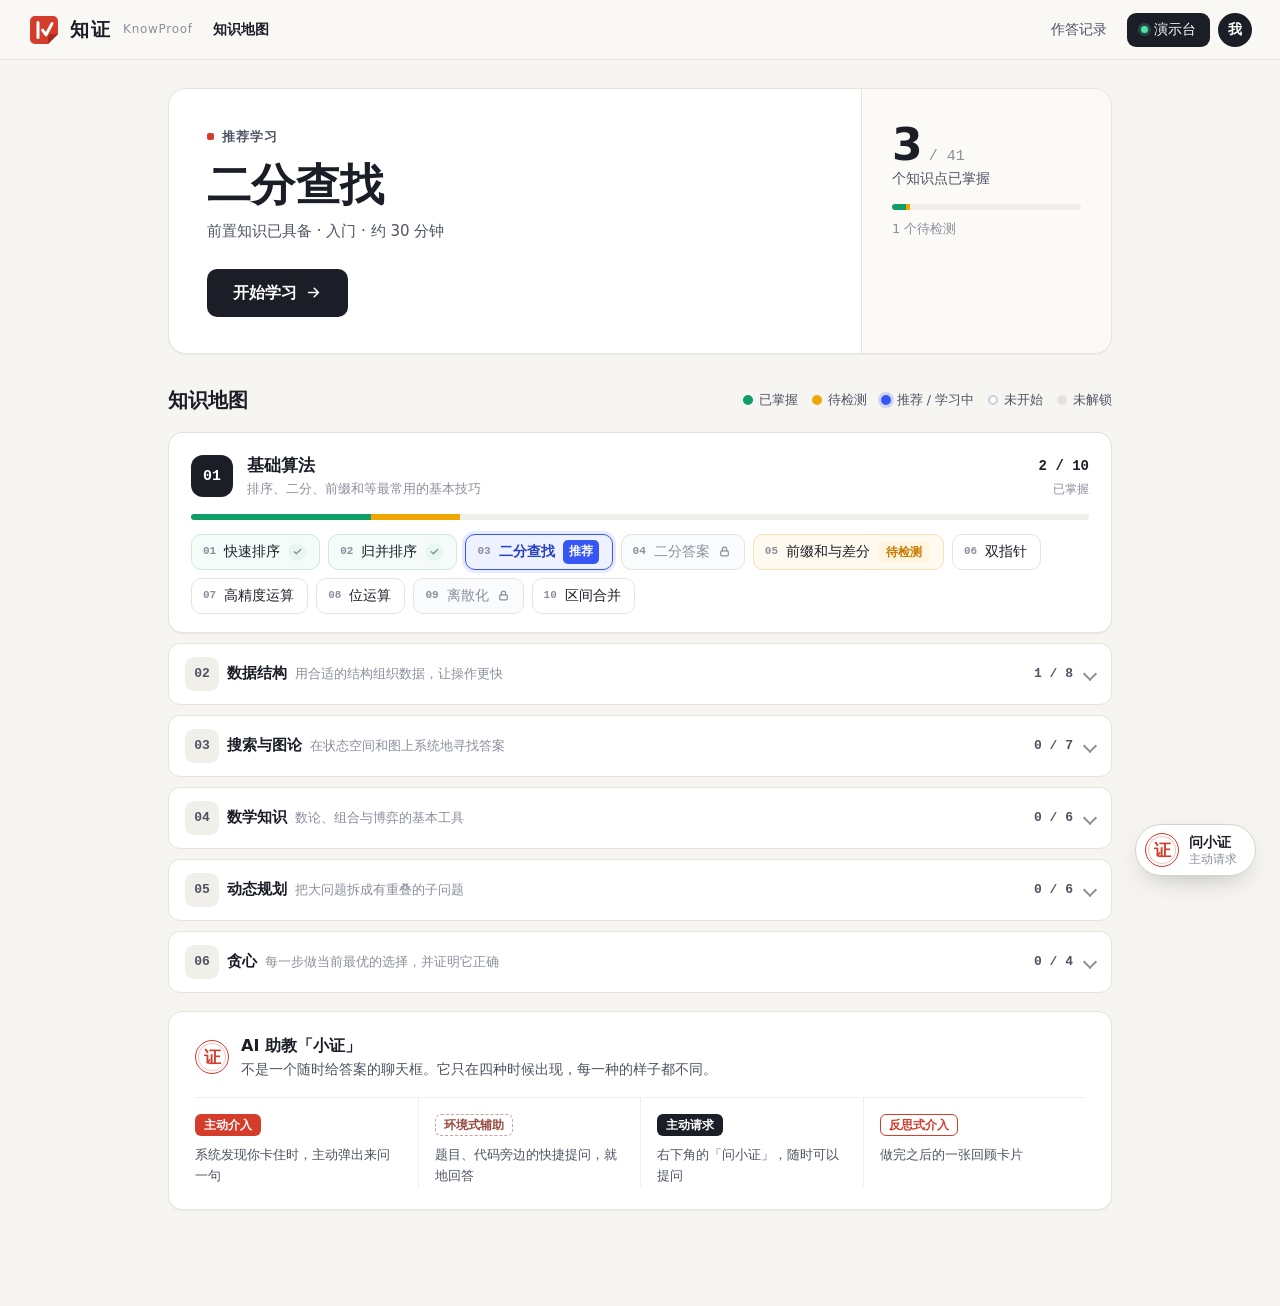
==== commit 0c8df4f8: "知证 KnowProof 演示原型 v3：小证的四种出现方式、每页一个重点、纸墨印视觉 - 主动介入（弹窗）、环境式辅助（就地快捷提问）、主动请求（右下角入口）、反思式介入（回顾卡片） - 去掉右侧栏" ====
--- a/index.html
+++ b/index.html
@@ -10,6 +10,7 @@
 <link rel="stylesheet" href="css/task.css">
 <link rel="stylesheet" href="css/flow.css">
 <link rel="stylesheet" href="css/shell.css">
+<link rel="stylesheet" href="css/ai.css">
 </head>
 <body>
 <div id="app"></div>
--- a/css/base.css
+++ b/css/base.css
@@ -1,22 +1,21 @@
 /* 知证 KnowProof · 设计基础：色彩、字体、布局、按钮、通用组件 */
 :root {
-  --bg: #f5f6fa; --card: #ffffff; --ink: #0f172a; --ink2: #475569; --ink3: #8a94a6; --line: #e6e9f0; --line2: #f0f2f7;
-  --brand: #3757f5; --brand2: #6d4df2; --brand-soft: #eef1ff; --brand-ink: #2540c8;
+  --bg: #f6f5f1; --card: #ffffff; --ink: #1b1e27; --ink2: #4d5362; --ink3: #8a8f9c; --line: #e6e3db; --line2: #f1efe9;
+  --brand: #3757f5; --brand-soft: #eef1ff; --brand-ink: #2540c8;
   --seal: #d43c2c; --seal-soft: #fdeeeb;
   --ok: #0f9d68; --ok-soft: #e7f7f0; --warn: #c97a00; --warn-soft: #fff5e0; --bad: #d9372b; --bad-soft: #fdecea; --gold: #f0a800;
-  --navy: #0b1230; --navy2: #17225a;
-  --r: 16px; --r-sm: 10px; --shadow: 0 1px 2px rgba(15, 23, 42, .04), 0 8px 24px -12px rgba(15, 23, 42, .12);
+  --navy: #1b1e27; --navy2: #2b3040;
+  --r: 14px; --r-sm: 10px; --shadow: 0 1px 2px rgba(27, 30, 39, .05);
   --shadow-lg: 0 24px 60px -20px rgba(15, 23, 42, .28);
   --sans: "PingFang SC", "HarmonyOS Sans SC", "Noto Sans SC", "Microsoft YaHei", -apple-system, "Segoe UI", system-ui, sans-serif;
+  --serif: "Songti SC", "Noto Serif SC", "Source Han Serif SC", var(--sans);
   --mono: "JetBrains Mono", "SF Mono", "Cascadia Code", Menlo, Consolas, "Liberation Mono", monospace;
 }
 * { box-sizing: border-box; }
 html { -webkit-text-size-adjust: 100%; scroll-behavior: smooth; }
 body { margin: 0; font: 15px/1.7 var(--sans); color: var(--ink); background: var(--bg); -webkit-font-smoothing: antialiased; }
-body::before { content: ""; position: fixed; inset: 0; z-index: -1; pointer-events: none;
-  background: radial-gradient(900px 480px at 88% -8%, rgba(109, 77, 242, .09), transparent 60%), radial-gradient(760px 420px at -6% 4%, rgba(55, 87, 245, .08), transparent 60%); }
 h1, h2, h3, h4, p, ul, ol, pre, table { margin: 0; }
-h1 { font-size: 28px; line-height: 1.3; font-weight: 700; letter-spacing: -.01em; }
+h1 { font: 700 30px/1.3 var(--serif); letter-spacing: .01em; }
 h2 { font-size: 18px; line-height: 1.4; font-weight: 700; }
 h3 { font-size: 15px; line-height: 1.5; font-weight: 650; }
 ul, ol { padding: 0; list-style: none; }
@@ -31,11 +30,10 @@
 
 /* ---------- 顶栏 ---------- */
 .top { position: sticky; top: 0; z-index: 30; height: 60px; display: flex; align-items: center; gap: 20px; padding: 0 28px;
-  background: rgba(255, 255, 255, .86); backdrop-filter: saturate(1.6) blur(14px); border-bottom: 1px solid var(--line); }
+  background: rgba(250, 249, 246, .9); backdrop-filter: blur(12px); border-bottom: 1px solid var(--line); }
 .brand { display: flex; align-items: center; gap: 10px; }
-.logo { width: 32px; height: 32px; border-radius: 9px; display: grid; place-items: center; color: #fff; font-weight: 700; font-size: 17px;
-  background: linear-gradient(145deg, #e2513f, #c22f20); box-shadow: 0 4px 10px -3px rgba(212, 60, 44, .55), inset 0 0 0 1.5px rgba(255, 255, 255, .28); }
-.brand-name { font-size: 17px; font-weight: 700; letter-spacing: .04em; }
+.logo { display: block; flex: none; }
+.brand-name { font: 700 19px/1 var(--serif); letter-spacing: .08em; }
 .brand-en { font-size: 12px; color: var(--ink3); letter-spacing: .06em; margin-left: 2px; }
 .crumb { display: flex; align-items: center; gap: 8px; font-size: 14px; color: var(--ink3); min-width: 0; }
 .crumb b { color: var(--ink); font-weight: 600; white-space: nowrap; }
@@ -45,26 +43,25 @@
 .tbtn { height: 34px; padding: 0 12px; border-radius: 9px; font-size: 13.5px; color: var(--ink2); display: inline-flex; align-items: center; gap: 6px; white-space: nowrap; }
 .tbtn:hover { background: var(--line2); color: var(--ink); }
 .tbtn .n { min-width: 20px; height: 20px; padding: 0 6px; border-radius: 10px; background: var(--brand-soft); color: var(--brand-ink); font-size: 12px; font-weight: 650; display: grid; place-items: center; }
-.tbtn.demo { background: var(--navy); color: #fff; padding: 0 14px; } .tbtn.demo:hover { background: #1b2550; color: #fff; }
+.tbtn.demo { background: var(--navy); color: #fff; padding: 0 14px; } .tbtn.demo:hover { background: var(--navy2); color: #fff; }
 .tbtn.demo::before { content: ""; width: 7px; height: 7px; border-radius: 50%; background: #52e0a4; box-shadow: 0 0 0 3px rgba(82, 224, 164, .22); }
-.avatar { width: 34px; height: 34px; border-radius: 50%; display: grid; place-items: center; font-size: 14px; font-weight: 650; color: #fff; background: linear-gradient(140deg, var(--brand), var(--brand2)); }
+.avatar { width: 34px; height: 34px; border-radius: 50%; display: grid; place-items: center; font-size: 14px; font-weight: 650; color: #fff; background: var(--ink); }
 .who { font-size: 13px; color: var(--ink2); margin-right: 2px; white-space: nowrap; }
 
-/* ---------- 学习页三栏布局 ---------- */
-.wrap { max-width: 1320px; margin: 0 auto; padding: 28px 28px 80px; display: grid; grid-template-columns: 196px minmax(0, 1fr) 300px; gap: 28px; align-items: start; }
-.wrap.home { grid-template-columns: minmax(0, 1fr) 320px; max-width: 1280px; }
+/* ---------- 布局：步骤导航 + 正文一栏；首页只有正文 ---------- */
+.wrap { max-width: 1120px; margin: 0 auto; padding: 28px 28px 96px; display: grid; grid-template-columns: 188px minmax(0, 1fr); gap: 36px; align-items: start; }
+.wrap.home { grid-template-columns: minmax(0, 1fr); max-width: 1000px; }
 .main { display: flex; flex-direction: column; gap: 18px; min-width: 0; }
-.side { position: sticky; top: 84px; display: flex; flex-direction: column; gap: 16px; }
 .card { background: var(--card); border: 1px solid var(--line); border-radius: var(--r); padding: 24px 26px; box-shadow: var(--shadow); }
 .card > h2 + * { margin-top: 12px; }
 .card.flat { box-shadow: none; }
 .page-h { padding: 4px 2px 2px; }
-.eyebrow { display: inline-flex; align-items: center; gap: 8px; font-size: 12.5px; font-weight: 650; letter-spacing: .08em; color: var(--brand-ink); }
-.eyebrow::before { content: ""; width: 18px; height: 2px; border-radius: 2px; background: var(--brand); }
+.eyebrow { display: inline-flex; align-items: center; gap: 8px; font-size: 12.5px; font-weight: 650; letter-spacing: .08em; color: var(--ink2); }
+.eyebrow::before { content: ""; width: 7px; height: 7px; border-radius: 2px; background: var(--seal); }
 .page-h h1 { margin-top: 6px; }
 .page-h .sub { margin-top: 8px; color: var(--ink2); max-width: 46em; }
 .sec-h { display: flex; align-items: baseline; gap: 10px; flex-wrap: wrap; }
-.sec-h .no { font: 700 13px/1 var(--mono); color: var(--brand); background: var(--brand-soft); border-radius: 6px; padding: 5px 7px; }
+.sec-h .no { font: 700 13px/1 var(--mono); color: var(--seal); background: var(--seal-soft); border-radius: 6px; padding: 5px 7px; }
 .sec-h small { font-size: 13px; color: var(--ink3); font-weight: 400; }
 
 /* ---------- 步骤导航 ---------- */
@@ -73,30 +70,30 @@
 .rail ol { position: relative; }
 .rail li { position: relative; }
 .rail li + li::before { content: ""; position: absolute; left: 17px; top: -9px; height: 18px; width: 2px; background: var(--line); border-radius: 2px; }
-.rail li.done + li::before { background: var(--brand); opacity: .45; }
+.rail li.done + li::before { background: var(--ink); opacity: .5; }
 .rail button { width: 100%; display: flex; align-items: center; gap: 11px; padding: 7px 6px; border-radius: 10px; font-size: 14px; color: var(--ink2); }
 .rail button:hover:not(:disabled) { background: rgba(255, 255, 255, .8); }
 .rail .no { flex: none; width: 24px; height: 24px; border-radius: 50%; display: grid; place-items: center; font: 600 11.5px/1 var(--mono); background: #fff; border: 1.5px solid var(--line); color: var(--ink3); }
-.rail li.done .no { background: var(--brand-soft); border-color: transparent; color: var(--brand-ink); }
+.rail li.done .no { background: var(--ink); border-color: var(--ink); color: #fff; }
 .rail li.cur button { background: #fff; box-shadow: var(--shadow); color: var(--ink); font-weight: 650; }
-.rail li.cur .no { background: var(--brand); border-color: var(--brand); color: #fff; box-shadow: 0 0 0 4px rgba(55, 87, 245, .16); }
-.rail button:disabled { color: #b6bdca; }
+.rail li.cur .no { background: #fff; border-color: var(--seal); color: var(--seal); box-shadow: 0 0 0 4px rgba(212, 60, 44, .12); }
+.rail button:disabled { color: #b9bcc4; }
+.rail .rail-back { margin-top: 18px; gap: 7px; font-size: 13px; color: var(--ink3); } .rail .rail-back:hover { color: var(--ink); }
 .rail .mk { margin-left: auto; }
-.rail-foot { margin-top: 16px; padding: 12px; border-radius: 12px; background: rgba(255, 255, 255, .7); border: 1px dashed var(--line); font-size: 12.5px; color: var(--ink2); }
 
 /* ---------- 按钮 ---------- */
-.btn { display: inline-flex; align-items: center; justify-content: center; gap: 8px; height: 42px; padding: 0 20px; border-radius: 11px; font-size: 14.5px; font-weight: 600; color: #fff; white-space: nowrap;
-  background: linear-gradient(180deg, #4666ff, var(--brand)); box-shadow: 0 1px 0 rgba(255, 255, 255, .25) inset, 0 6px 16px -6px rgba(55, 87, 245, .6); transition: transform .12s, box-shadow .12s, background .12s; }
-.btn:hover:not(:disabled) { transform: translateY(-1px); box-shadow: 0 1px 0 rgba(255, 255, 255, .25) inset, 0 10px 22px -8px rgba(55, 87, 245, .7); }
+.btn { display: inline-flex; align-items: center; justify-content: center; gap: 8px; height: 42px; padding: 0 20px; border-radius: 9px; font-size: 14.5px; font-weight: 600; color: #fff; white-space: nowrap;
+  background: var(--ink); transition: transform .12s, box-shadow .12s, background .12s; }
+.btn:hover:not(:disabled) { background: var(--navy2); transform: translateY(-1px); }
 .btn:active:not(:disabled) { transform: none; }
-.btn:disabled { background: #d5d9e3; box-shadow: none; color: #fff; }
-.btn.ghost { background: #fff; color: var(--ink); border: 1px solid var(--line); box-shadow: 0 1px 2px rgba(15, 23, 42, .05); }
-.btn.ghost:hover:not(:disabled) { border-color: #c9cfdc; box-shadow: 0 4px 12px -6px rgba(15, 23, 42, .2); }
+.btn:disabled { background: #d6d5d0; color: #fff; }
+.btn.ghost { background: #fff; color: var(--ink); border: 1px solid #d6d3ca; }
+.btn.ghost:hover:not(:disabled) { background: #fff; border-color: var(--ink); }
 .btn.plain { background: none; box-shadow: none; color: var(--ink2); padding: 0 10px; font-weight: 500; }
 .btn.plain:hover:not(:disabled) { color: var(--ink); background: var(--line2); transform: none; box-shadow: none; }
-.btn.dark { background: var(--navy); box-shadow: 0 6px 16px -6px rgba(11, 18, 48, .6); }
-.btn.sm { height: 34px; padding: 0 14px; font-size: 13.5px; border-radius: 9px; }
-.btn.lg { height: 48px; padding: 0 26px; font-size: 15.5px; border-radius: 13px; }
+.btn.dark { background: var(--navy); }
+.btn.sm { height: 34px; padding: 0 14px; font-size: 13.5px; border-radius: 8px; }
+.btn.lg { height: 48px; padding: 0 26px; font-size: 15.5px; border-radius: 10px; }
 .actions { display: flex; align-items: center; gap: 10px; flex-wrap: wrap; margin-top: 20px; }
 
 /* ---------- 标签、标记、等级条 ---------- */
@@ -114,8 +111,9 @@
 .meter.ph-ink i.on { background: var(--brand); } .meter.ph-seal i.on { background: var(--ok); }
 .lvtxt { font-size: 13.5px; font-weight: 600; } .phase { font-size: 12px; }
 .miniseal { display: inline-grid; place-items: center; width: 20px; height: 20px; border-radius: 5px; background: var(--seal); color: #fff; font-size: 11.5px; font-weight: 700; vertical-align: -4px; box-shadow: inset 0 0 0 1px rgba(255, 255, 255, .35); }
-.stamp { display: inline-grid; place-items: center; width: 92px; height: 92px; border-radius: 18px; border: 3px solid var(--seal); color: var(--seal); font-size: 24px; font-weight: 800; line-height: 1.15; text-align: center; letter-spacing: .1em;
+.stamp { display: inline-grid; place-items: center; width: 92px; height: 92px; border-radius: 18px; border: 3px solid var(--seal); color: var(--seal); font: 800 24px/1.15 var(--serif); text-align: center; letter-spacing: .1em;
   transform: rotate(-8deg); background: rgba(212, 60, 44, .05); box-shadow: inset 0 0 0 2px #fff, inset 0 0 0 3.5px rgba(212, 60, 44, .35); flex: none; }
+.stamp.sm { width: 58px; height: 58px; border-radius: 12px; border-width: 2.5px; font-size: 15px; }
 .stamp.drop { animation: stamp .55s cubic-bezier(.2, 1.4, .4, 1) both; }
 @keyframes stamp { 0% { transform: rotate(-8deg) scale(2.4); opacity: 0; } 60% { opacity: 1; } 100% { transform: rotate(-8deg) scale(1); } }
 .warn { margin-top: 14px; padding: 12px 14px; border-radius: 10px; background: var(--warn-soft); color: #7a4b00; font-size: 14px; }
--- a/css/home.css
+++ b/css/home.css
@@ -1,38 +1,28 @@
 /* 知证 KnowProof · 知识地图与讲解页 */
 
-/* ---------- 首页：概览 ---------- */
-.hero { position: relative; overflow: hidden; border-radius: 22px; padding: 30px 34px; color: #fff;
-  background: radial-gradient(600px 300px at 92% 0%, rgba(124, 92, 255, .55), transparent 62%), radial-gradient(520px 320px at 0% 110%, rgba(55, 87, 245, .5), transparent 60%), linear-gradient(135deg, var(--navy), var(--navy2)); box-shadow: var(--shadow-lg); }
-.hero::after { content: ""; position: absolute; inset: 0; pointer-events: none; opacity: .5;
-  background-image: linear-gradient(rgba(255, 255, 255, .06) 1px, transparent 1px), linear-gradient(90deg, rgba(255, 255, 255, .06) 1px, transparent 1px); background-size: 34px 34px; mask-image: linear-gradient(100deg, transparent 30%, #000); -webkit-mask-image: linear-gradient(100deg, transparent 30%, #000); }
-.hero > * { position: relative; z-index: 1; }
-.hero .kicker { font-size: 12.5px; letter-spacing: .12em; color: rgba(255, 255, 255, .62); }
-.hero h1 { font-size: 30px; margin-top: 6px; }
-.hero .sub { margin-top: 6px; color: rgba(255, 255, 255, .72); font-size: 14.5px; }
-.hero-row { display: flex; align-items: flex-end; gap: 28px; margin-top: 24px; flex-wrap: wrap; }
-.stats { display: flex; gap: 12px; flex-wrap: wrap; }
-.stat { min-width: 112px; padding: 12px 16px; border-radius: 14px; background: rgba(255, 255, 255, .09); border: 1px solid rgba(255, 255, 255, .13); backdrop-filter: blur(6px); }
-.stat b { display: block; font: 700 26px/1.15 var(--sans); letter-spacing: -.01em; }
-.stat b small { font-size: 14px; font-weight: 500; color: rgba(255, 255, 255, .6); }
-.stat span { font-size: 12.5px; color: rgba(255, 255, 255, .68); }
-.cont { margin-left: auto; display: flex; align-items: center; gap: 16px; padding: 14px 16px 14px 18px; border-radius: 16px; background: #fff; color: var(--ink); box-shadow: 0 16px 36px -16px rgba(0, 0, 0, .5); min-width: 330px; }
-.cont .t { font-size: 12px; color: var(--ink3); } .cont .n { font-size: 16.5px; font-weight: 700; line-height: 1.4; } .cont .s { font-size: 12.5px; color: var(--ink2); }
-.cont .btn { margin-left: auto; }
+/* ---------- 首页：今天学什么 ---------- */
+.today { display: grid; grid-template-columns: minmax(0, 1fr) 250px; background: #fff; border: 1px solid var(--line); border-radius: 18px; box-shadow: var(--shadow); overflow: hidden; }
+.td-main { padding: 34px 38px 36px; } .td-main h1 { font-size: 44px; line-height: 1.2; margin-top: 10px; } .td-main p { margin-top: 8px; color: var(--ink2); } .td-main .actions { margin-top: 24px; }
+.td-side { position: relative; padding: 34px 30px; border-left: 1px solid var(--line); background: #fbfaf7; font-size: 13.5px; color: var(--ink2); }
+.td-n { display: flex; align-items: baseline; gap: 6px; } .td-n b { font: 700 44px/1 var(--serif); color: var(--ink); } .td-n span { font: 500 15px var(--mono); color: var(--ink3); }
+.td-side .prog { margin: 14px 0 8px; } .td-side .stamp { position: absolute; right: 22px; top: 26px; }
 
 /* ---------- 首页：知识地图 ---------- */
-.map-h { display: flex; align-items: center; gap: 14px; flex-wrap: wrap; margin-top: 8px; }
+.map-h { display: flex; align-items: center; gap: 14px; flex-wrap: wrap; margin-top: 14px; }
 .map-h h2 { font-size: 20px; }
 .legend { margin-left: auto; display: flex; gap: 14px; flex-wrap: wrap; font-size: 12.5px; color: var(--ink2); }
 .legend span { display: inline-flex; align-items: center; gap: 6px; }
 .dot { width: 10px; height: 10px; border-radius: 50%; flex: none; border: 2px solid #c8cedb; background: #fff; }
 .dot.sealed { background: var(--ok); border-color: var(--ok); } .dot.pending { background: var(--gold); border-color: var(--gold); }
 .dot.live { background: var(--brand); border-color: var(--brand); box-shadow: 0 0 0 3px rgba(55, 87, 245, .2); } .dot.lock { background: var(--line); border-color: var(--line); }
-.chapters { display: grid; grid-template-columns: 1fr 1fr; gap: 16px; }
+.chapters { display: grid; gap: 10px; }
 .chap { padding: 20px 22px 18px; }
-.chap.first { grid-column: 1 / -1; }
 .chap-h { display: flex; align-items: center; gap: 14px; }
 .chap-no { flex: none; width: 42px; height: 42px; border-radius: 12px; display: grid; place-items: center; font: 700 15px/1 var(--mono); color: var(--brand-ink); background: var(--brand-soft); }
-.chap.first .chap-no { color: #fff; background: linear-gradient(140deg, var(--brand), var(--brand2)); box-shadow: 0 8px 16px -8px rgba(55, 87, 245, .7); }
+.chap .chap-no { color: #fff; background: var(--ink); }
+.chaprow > summary { gap: 14px; padding: 10px 16px 10px 14px; } .chaprow .chap-no { width: 34px; height: 34px; border-radius: 9px; font-size: 13px; background: var(--line2); color: var(--ink2); }
+.chaprow b { font-size: 15px; white-space: nowrap; } .cr-d { flex: 1; min-width: 0; font-size: 13px; font-weight: 400; color: var(--ink3); white-space: nowrap; overflow: hidden; text-overflow: ellipsis; } .cr-p { font: 600 13px var(--mono); color: var(--ink2); white-space: nowrap; }
+details.chaprow > summary::after { margin-left: 4px; } details.chaprow > .fold-b { padding: 4px 16px 16px 62px; }
 .chap-h h3 { font-size: 16.5px; } .chap-h p { font-size: 13px; color: var(--ink3); line-height: 1.5; }
 .chap-p { margin-left: auto; text-align: right; flex: none; }
 .chap-p b { font: 700 14px/1 var(--mono); } .chap-p small { display: block; font-size: 11.5px; color: var(--ink3); margin-top: 2px; }
@@ -47,34 +37,20 @@
 .node.live { border-color: var(--brand); background: var(--brand-soft); font-weight: 650; color: var(--brand-ink); box-shadow: 0 0 0 3px rgba(55, 87, 245, .12); }
 .node .st { font-size: 11.5px; font-weight: 600; padding: 2px 6px; border-radius: 5px; background: var(--brand); color: #fff; }
 .node svg { color: var(--ink3); }
-.hcard h3 { display: flex; align-items: center; gap: 8px; margin-bottom: 10px; }
-.kv { display: flex; justify-content: space-between; gap: 12px; padding: 9px 0; border-bottom: 1px solid var(--line2); font-size: 14px; }
-.kv:last-child { border-bottom: 0; } .kv span { color: var(--ink2); } .kv b { font-weight: 600; }
-.steps6 { counter-reset: s; display: grid; gap: 10px; margin-top: 4px; }
-.steps6 li { counter-increment: s; display: grid; grid-template-columns: 26px 1fr; gap: 10px; font-size: 14px; color: var(--ink2); }
-.steps6 li::before { content: counter(s); width: 24px; height: 24px; border-radius: 50%; background: var(--brand-soft); color: var(--brand-ink); font: 600 12px/24px var(--mono); text-align: center; }
-.steps6 b { color: var(--ink); }
 
 /* ---------- 讲解页 ---------- */
-.lesson-top { display: grid; grid-template-columns: minmax(0, 1fr) 250px; gap: 26px; }
-.meta { display: flex; gap: 8px; flex-wrap: wrap; margin-top: 12px; }
-.outcomes { margin-top: 18px; padding: 16px 18px; border-radius: 14px; background: linear-gradient(180deg, #f7f9ff, #fff); border: 1px solid #e1e6fb; }
-.outcomes h3 { font-size: 14px; color: var(--brand-ink); margin-bottom: 8px; }
-.outcomes li { display: grid; grid-template-columns: 22px 1fr; gap: 8px; padding: 4px 0; font-size: 14.5px; }
-.outcomes li svg { color: var(--brand); margin-top: 4px; }
-.toc { border-left: 1px solid var(--line); padding-left: 22px; }
-.toc h3 { font-size: 12.5px; letter-spacing: .08em; color: var(--ink3); font-weight: 600; margin-bottom: 8px; }
-.toc a { display: flex; gap: 8px; padding: 4px 0; font-size: 13.5px; color: var(--ink2); text-decoration: none; }
-.toc a:hover { color: var(--brand); } .toc a i { font: 600 11.5px/1.9 var(--mono); color: var(--ink3); font-style: normal; }
 .lesson p { margin-top: 12px; } .lesson p:first-of-type { margin-top: 14px; }
-.lesson .sec-h { scroll-margin-top: 80px; }
+.lesson-h { display: flex; align-items: flex-end; justify-content: space-between; gap: 16px; flex-wrap: wrap; }
+.secnav { display: grid; grid-template-columns: repeat(8, minmax(0, 1fr)); gap: 5px; }
+.secnav button { display: block; padding: 8px 4px 2px 0; border-top: 3px solid var(--line); font-size: 12px; line-height: 1.5; color: var(--ink3); }
+.secnav button i { display: block; font: 600 11px/1.4 var(--mono); font-style: normal; } .secnav button span { display: block; white-space: nowrap; overflow: hidden; text-overflow: ellipsis; }
+.secnav button:hover { color: var(--ink); border-top-color: #cfccc3; } .secnav button.done { border-top-color: var(--ink); color: var(--ink2); } .secnav button.cur { border-top-color: var(--seal); color: var(--ink); font-weight: 650; } .secnav button.cur i { color: var(--seal); }
+.lesson { padding: 30px 34px 28px; } .lesson .sec-h { font-size: 22px; } .secfoot { margin-top: 2px; }
 .hl { background: linear-gradient(transparent 62%, rgba(240, 168, 0, .32) 62%); padding: 0 1px; }
 .callout { margin-top: 14px; display: grid; grid-template-columns: 30px 1fr; gap: 12px; padding: 14px 16px; border-radius: 12px; background: var(--brand-soft); font-size: 14.5px; }
 .callout .ic { width: 30px; height: 30px; border-radius: 9px; background: #fff; color: var(--brand); display: grid; place-items: center; font-weight: 700; }
 .callout.warnc { background: var(--warn-soft); } .callout.warnc .ic { color: var(--warn); }
 .callout p { margin: 0 !important; }
-.asklink { display: inline-flex; align-items: center; gap: 6px; margin-top: 12px; font-size: 13.5px; color: var(--brand-ink); padding: 5px 10px; border-radius: 8px; background: var(--brand-soft); }
-.asklink:hover { background: #dfe5ff; }
 .vs { display: grid; grid-template-columns: 1fr 1fr; gap: 14px; margin-top: 14px; }
 .vs > div { border: 1px solid var(--line); border-radius: 12px; padding: 14px 16px; }
 .vs h4 { font-size: 14px; margin-bottom: 8px; display: flex; justify-content: space-between; } .vs h4 span { font-weight: 500; color: var(--ink3); font-size: 12.5px; }
@@ -93,9 +69,9 @@
 .sumlist li { display: grid; grid-template-columns: 22px 1fr; gap: 8px; padding: 5px 0; } .sumlist svg { color: var(--ok); margin-top: 4px; }
 
 /* 猜数字 */
-.guess { margin-top: 14px; border: 1px solid var(--line); border-radius: 14px; padding: 18px; background: linear-gradient(180deg, #fbfcff, #fff); }
+.guess { margin-top: 14px; border: 1px solid var(--line); border-radius: 14px; padding: 18px; background: #fbfaf7; }
 .g-bar { position: relative; height: 34px; border-radius: 9px; background: var(--line2); overflow: hidden; }
-.g-bar .live { position: absolute; top: 0; bottom: 0; background: linear-gradient(90deg, #cfd8ff, #b9c5ff); border-radius: 9px; transition: left .35s, width .35s; }
+.g-bar .live { position: absolute; top: 0; bottom: 0; background: #c9d3ff; border-radius: 9px; transition: left .35s, width .35s; }
 .g-bar .lab { position: absolute; top: 0; height: 34px; display: grid; place-items: center; font: 600 12.5px/1 var(--mono); color: var(--brand-ink); padding: 0 8px; }
 .g-ctl { display: flex; gap: 10px; align-items: center; flex-wrap: wrap; margin-top: 14px; }
 .in { height: 38px; border: 1px solid var(--line); border-radius: 9px; padding: 0 12px; background: #fff; font-family: var(--mono); font-size: 14px; }
--- a/css/task.css
+++ b/css/task.css
@@ -13,10 +13,9 @@
 .opt.on { border-color: var(--brand); background: var(--brand-soft); box-shadow: 0 0 0 3px rgba(55, 87, 245, .12); } .opt.on .k { background: var(--brand); color: #fff; }
 .opt:disabled { opacity: .75; }
 .conf { display: flex; align-items: center; gap: 12px; flex-wrap: wrap; margin-top: 18px; padding: 12px 14px; border-radius: 12px; background: var(--line2); font-size: 14px; color: var(--ink2); }
-.conf .seg { background: #e4e8f0; }
+.conf .seg { background: #e4e1d8; }
 textarea.txt { width: 100%; min-height: 120px; margin-top: 14px; padding: 12px 14px; border: 1.5px solid var(--line); border-radius: 12px; resize: vertical; font: inherit; line-height: 1.7; background: #fff; }
 textarea.txt:focus, .in:focus { outline: none; border-color: var(--brand); box-shadow: 0 0 0 3px rgba(55, 87, 245, .15); }
-.lesson { scroll-margin-top: 78px; }
 .plainlist li { position: relative; padding: 3px 0 3px 16px; font-size: 14.5px; color: var(--ink2); } .plainlist li::before { content: ""; position: absolute; left: 3px; top: 13px; width: 5px; height: 5px; border-radius: 50%; background: #c4cad6; }
 
 /* ---------- 代码块 ---------- */
@@ -57,15 +56,13 @@
 table.trace tr.stuck td { background: var(--warn-soft); color: #7a4b00; } table.trace td.more { color: var(--ink3); }
 
 /* ---------- 练习结果 ---------- */
-.result { display: grid; grid-template-columns: 124px 1fr; gap: 26px; align-items: center; background: linear-gradient(120deg, #fff 55%, #f3f5ff); }
+.result { display: grid; grid-template-columns: 124px 1fr; gap: 26px; align-items: center; }
 .ring { position: relative; width: 116px; height: 116px; } .ring svg { width: 100%; height: 100%; }
 .ring .rg { fill: none; stroke: var(--line2); stroke-width: 9; } .ring .rf { fill: none; stroke: var(--brand); stroke-width: 9; stroke-linecap: round; }
 .ring > div { position: absolute; inset: 0; display: grid; place-content: center; text-align: center; }
 .ring b { font: 700 28px/1.1 var(--sans); } .ring b small { font-size: 14px; color: var(--ink3); font-weight: 500; } .ring span { font-size: 12px; color: var(--ink3); }
 .tag.big { height: 30px; padding: 0 12px; font-size: 14.5px; border-radius: 8px; }
 .r-detail { margin: 10px 0 8px; font-size: 15.5px; }
-.reflect { margin-top: 16px; padding: 16px 18px; border-radius: 12px; border: 1px solid #f5e2b5; background: #fffaf0; }
-.reflect h3 { display: flex; align-items: center; gap: 7px; color: #7a4b00; margin-bottom: 4px; } .reflect .opts { margin-top: 10px; gap: 8px; } .reflect .opt { padding: 10px 14px; font-size: 14.5px; }
 .assess { display: grid; grid-template-columns: 300px minmax(0, 1fr); gap: 20px; align-items: center; margin-top: 12px; }
 .radar { margin: 0; } .radar svg { width: 100%; height: auto; display: block; }
 .radar .rr { fill: none; stroke: var(--line); stroke-width: 1; } .radar .rr.key { stroke: #c4cad6; stroke-dasharray: 3 3; } .radar .axis { stroke: var(--line); stroke-width: 1; }
@@ -77,11 +74,9 @@
 .dn { display: contents; } .dn b { grid-area: n; font-size: 14.5px; align-self: center; } .dm { grid-area: m; } .de { grid-area: e; } .dn span { grid-area: a; display: block; font-size: 12.5px; color: var(--ink3); line-height: 1.4; }
 .dm { display: flex; align-items: center; gap: 8px; white-space: nowrap; } .de { grid-column: 1 / -1; font-size: 12px; color: var(--ink3); }
 .legend3 { display: flex; gap: 18px; flex-wrap: wrap; margin-top: 14px; padding-top: 12px; border-top: 1px solid var(--line2); font-size: 12.5px; color: var(--ink2); }
+.dims.compact li { grid-template-columns: 96px auto minmax(0, 1fr); grid-template-areas: "n m e"; align-items: center; padding: 9px 0; } .dims.compact .dn span { display: none; } .dims.compact .de { grid-column: auto; text-align: right; }
+.cta { display: flex; align-items: center; justify-content: space-between; gap: 28px; border-left: 4px solid var(--ink); } .cta > div { flex: 1; min-width: 0; } .cta h2 { font-size: 21px; margin-top: 4px; } .cta p { margin-top: 6px; color: var(--ink2); } .cta .btn { flex: none; }
 .legend3 > span { display: inline-flex; align-items: center; gap: 7px; } .legend3 .meter i { width: 12px; }
-.plan { display: grid; gap: 10px; margin-top: 14px; }
-.plan li { display: grid; grid-template-columns: 32px 1fr; gap: 12px; padding: 14px 16px; border: 1px solid var(--line); border-radius: 12px; }
-.pn { width: 30px; height: 30px; border-radius: 9px; background: var(--brand-soft); color: var(--brand-ink); display: grid; place-items: center; font: 700 13px/1 var(--mono); }
-.plan b { margin-right: 8px; } .plan p { font-size: 13.5px; color: var(--ink2); margin-top: 2px; }
 .basis { display: grid; gap: 16px; counter-reset: b; } .basis > li { counter-increment: b; padding-left: 34px; position: relative; }
 .basis > li::before { content: counter(b); position: absolute; left: 0; top: 0; width: 22px; height: 22px; border-radius: 50%; background: var(--navy); color: #fff; font: 600 11.5px/22px var(--mono); text-align: center; }
 .basis h4 { font-size: 14.5px; } pre.json { margin-top: 8px; padding: 12px 14px; border-radius: 10px; background: #0f1630; color: #cfd7f0; font: 12.5px/1.6 var(--mono); overflow-x: auto; white-space: pre-wrap; }
--- a/css/flow.css
+++ b/css/flow.css
@@ -7,15 +7,15 @@
 .tries { display: grid; gap: 10px; margin-top: 16px; } .tries li { border: 1px solid var(--line); border-radius: 12px; overflow: hidden; } .tries li.hit { border-color: #a9dcc6; }
 .try-h { display: flex; align-items: center; gap: 12px; padding: 10px 14px; font-size: 14px; } .tries .tracebox { border-top: 1px solid var(--line2); }
 .res-h { display: flex; align-items: center; gap: 10px; margin-bottom: 8px; } .res-h .mark { width: 28px; height: 28px; }
-.explain { margin-top: 16px; padding: 14px 16px; border-radius: 12px; background: var(--line2); font-size: 14.5px; } .explain b { font-size: 13px; color: var(--brand-ink); letter-spacing: .04em; } .explain p { margin-top: 4px; }
-.result.confirm { grid-template-columns: auto auto auto 1fr; gap: 14px 18px; } .result.confirm .r-detail { grid-column: 1 / -1; margin: 0; }
+.explain { margin-top: 16px; padding: 14px 16px; border-radius: 12px; background: var(--line2); font-size: 14.5px; } .explain b { font-size: 13px; letter-spacing: .04em; } .ex-h { display: flex; align-items: center; gap: 10px; } .explain p { margin-top: 4px; }
+.result.confirm { grid-template-columns: auto auto auto 1fr; gap: 14px 18px; } .result.confirm .r-detail, .result.confirm .actions { grid-column: 1 / -1; margin: 0; }
 .cf { display: grid; gap: 6px; } .cf-k { font-size: 12.5px; color: var(--ink3); font-weight: 600; } .cf-arrow { color: var(--ink3); align-self: end; padding-bottom: 3px; }
 .explains { margin: 8px 0 0; padding-left: 20px; list-style: decimal; display: grid; gap: 8px; font-size: 14.5px; color: var(--ink2); } .explains b { color: var(--ink); }
 
 /* ---------- 针对辅导 ---------- */
-.propose { border-color: #dfe4fb; background: linear-gradient(180deg, #f6f7ff, #fff 38%); }
-.pr-h { display: flex; align-items: center; gap: 12px; } .pr-h h2 { margin-top: 2px; }
-.pitch { margin-top: 14px; font-size: 16px; line-height: 1.75; }
+.propose { border-left: 4px solid var(--seal); } .propose h2 { font-size: 22px; margin-top: 14px; } .propose details.fold { margin-top: 18px; }
+.pitch { margin-top: 8px; font-size: 16px; line-height: 1.75; }
+.pr-weak { display: flex; align-items: center; gap: 10px; flex-wrap: wrap; margin-top: 14px; padding: 10px 14px; border-radius: 10px; background: var(--line2); font-size: 14px; }
 .kv3 { margin: 16px 0 0; border: 1px solid var(--line); border-radius: 12px; background: #fff; } .kv3 > div { display: grid; grid-template-columns: 92px 1fr; gap: 12px; padding: 11px 16px; border-bottom: 1px solid var(--line2); font-size: 14.5px; } .kv3 > div:last-child { border-bottom: 0; }
 .kv3 dt { color: var(--ink3); font-size: 13px; padding-top: 1px; } .kv3 dd { margin: 0; color: var(--ink2); } .kv3 dd b { color: var(--ink); }
 .alts { display: grid; gap: 8px; margin-top: 14px; padding-top: 14px; border-top: 1px dashed var(--line); }
@@ -24,7 +24,7 @@
 .ladder { display: grid; grid-template-columns: repeat(5, 1fr); gap: 6px; margin: 14px 0 4px; }
 .ladder li { position: relative; display: grid; gap: 4px; padding: 10px 10px 9px; border-radius: 10px; background: var(--line2); color: var(--ink3); font-size: 12.5px; }
 .ladder li span { font: 700 11.5px/1 var(--mono); display: inline-flex; align-items: center; height: 14px; } .ladder li b { font-size: 13px; font-weight: 600; }
-.ladder li.on { background: var(--brand-soft); color: var(--brand-ink); } .ladder li.cur { background: var(--brand); color: #fff; box-shadow: 0 6px 14px -8px rgba(55, 87, 245, .9); }
+.ladder li.on { background: var(--brand-soft); color: var(--brand-ink); } .ladder li.cur { background: var(--brand); color: #fff; }
 .ladder li.end { background: #fff; border: 1.5px dashed var(--line); } .ladder li.end.cur { background: var(--seal-soft); border: 1.5px solid var(--seal); color: var(--seal); box-shadow: none; }
 .hintlist { display: grid; gap: 10px; margin-top: 14px; } .hintlist li { padding: 12px 16px; border-radius: 12px; border: 1px solid var(--line); font-size: 15px; line-height: 1.7; } .hintlist li.new { border-color: #c5cffa; background: #fbfcff; animation: rise2 .3s both; }
 @keyframes rise2 { from { transform: translateY(6px); opacity: 0; } }
@@ -36,28 +36,27 @@
 .rules { display: flex; align-items: center; gap: 8px 22px; flex-wrap: wrap; padding: 13px 18px; border-radius: 12px; background: var(--navy); color: #dfe5f5; font-size: 13.5px; }
 .rules > span { display: inline-flex; align-items: center; gap: 7px; } .rules .tag { margin-left: auto; background: rgba(255, 255, 255, .14); color: #fff; }
 .submitbar { position: sticky; bottom: 14px; z-index: 5; margin-top: 4px; padding: 12px 16px; border-radius: 14px; background: rgba(255, 255, 255, .92); backdrop-filter: blur(8px); border: 1px solid var(--line); box-shadow: var(--shadow); }
-.vres { display: grid; grid-template-columns: 1fr auto; gap: 24px; align-items: center; border-left: 5px solid var(--warn); } .vres.pass { border-left-color: var(--ok); background: linear-gradient(120deg, #fff 50%, #f0faf5); } .vres.fail { border-left-color: var(--bad); } .vres.skipped { border-left-color: var(--ink3); }
-.vres h2 { font-size: 24px; margin: 4px 0 6px; } .vres p { color: var(--ink2); } .vres .stamp { margin-right: 14px; }
+.vres { display: grid; grid-template-columns: 1fr auto; gap: 24px; align-items: center; border-left: 5px solid var(--warn); } .vres.pass { border-left-color: var(--ok); } .vres.fail { border-left-color: var(--bad); } .vres.skipped { border-left-color: var(--ink3); }
+.vres h2 { font: 700 26px/1.35 var(--serif); margin: 4px 0 6px; } .vres p { color: var(--ink2); } .vres .stamp { margin-right: 14px; }
 table.cmp td { vertical-align: middle; } table.cmp .dm { display: flex; align-items: center; gap: 8px; white-space: nowrap; } tr.hit td { background: var(--brand-soft); }
 
 /* ---------- 学习路径 ---------- */
-.rec { position: relative; overflow: hidden; color: #fff; border: 0; background: linear-gradient(125deg, #2338c9, #3757f5 55%, #6a5cf0); box-shadow: 0 18px 40px -22px rgba(55, 87, 245, .9); }
-.rec.lane-remed { background: linear-gradient(125deg, #9a4a05, #d9730d 60%, #eb9a3a); box-shadow: 0 18px 40px -22px rgba(217, 115, 13, .9); } .rec.lane-next { background: linear-gradient(125deg, #06694a, #0f9d68 60%, #35b98a); box-shadow: 0 18px 40px -22px rgba(15, 157, 104, .9); }
+.rec { color: #fff; border: 0; background: #2743b8; } .rec.lane-remed { background: #a4570a; } .rec.lane-next { background: #0b7a55; }
 .rec-h { display: flex; align-items: center; gap: 10px; } .rec .eyebrow { color: rgba(255, 255, 255, .8); } .rec .tag { margin-left: auto; background: rgba(255, 255, 255, .18); color: #fff; }
-.rec h2 { font-size: 28px; margin: 6px 0 8px; color: #fff; } .rec-why { max-width: 760px; color: rgba(255, 255, 255, .92); line-height: 1.75; }
+.rec h2 { font: 700 30px/1.35 var(--serif); margin: 6px 0 8px; color: #fff; } .rec-why { max-width: 760px; color: rgba(255, 255, 255, .92); line-height: 1.75; }
 .rec-go { display: flex; align-items: center; gap: 16px; flex-wrap: wrap; margin-top: 18px; padding: 14px 16px 14px 18px; border-radius: 14px; background: rgba(255, 255, 255, .14); box-shadow: inset 0 0 0 1px rgba(255, 255, 255, .22); }
 .rec-go > div { flex: 1; min-width: 220px; display: grid; } .rec-go b { font-size: 16px; } .rec-go span { font-size: 13.5px; color: rgba(255, 255, 255, .85); } .rec-go .btn { background: #fff; color: var(--ink); box-shadow: none; }
-.lanes { display: grid; grid-template-columns: repeat(3, 1fr); gap: 12px; margin-top: 14px; }
-.lane { padding: 16px; border: 1.5px solid var(--line); border-radius: 14px; } .lane.on { border-color: var(--brand); background: #fbfcff; box-shadow: 0 0 0 3px rgba(55, 87, 245, .1); }
-.lane-h { display: flex; align-items: center; gap: 9px; font-size: 16px; } .lane-h .tag { margin-left: auto; } .lane-ic { width: 32px; height: 32px; border-radius: 10px; display: grid; place-items: center; background: var(--line2); color: var(--ink2); } .lane.on .lane-ic { background: var(--brand); color: #fff; }
-.lane dl { margin: 12px 0 0; display: grid; gap: 2px; font-size: 13.5px; } .lane dt { font-size: 12px; color: var(--ink3); margin-top: 6px; } .lane dd { margin: 0; color: var(--ink2); }
+.lanes { border: 1px solid var(--line); border-radius: 12px; background: #fff; overflow: hidden; }
+.lane { display: grid; grid-template-columns: 96px minmax(0, 1fr) minmax(0, 1.1fr) 68px; gap: 16px; align-items: center; padding: 11px 18px; border-bottom: 1px solid var(--line2); font-size: 13.5px; color: var(--ink2); } .lane:last-child { border-bottom: 0; }
+.lane b { font-size: 15px; color: var(--ink); } .lane em { font-style: normal; font-size: 12px; font-weight: 650; text-align: right; } .lane.on { background: #fbfaf7; }
+.lane.on.lane-remed b, .lane.on.lane-remed em { color: #a4570a; } .lane.on.lane-deepen b, .lane.on.lane-deepen em { color: #2743b8; } .lane.on.lane-next b, .lane.on.lane-next em { color: #0b7a55; }
 .others { display: grid; grid-template-columns: repeat(auto-fit, minmax(240px, 1fr)); gap: 10px; margin-top: 14px; }
 .other { display: grid; gap: 5px; justify-items: start; text-align: left; padding: 14px 16px; border: 1.5px solid var(--line); border-radius: 12px; background: #fff; font-size: 13.5px; color: var(--ink2); transition: border-color .12s, transform .12s; } .other:hover { border-color: var(--brand); transform: translateY(-1px); }
 .other b { font-size: 15px; color: var(--ink); } .other em { font-style: normal; font-size: 12.5px; color: var(--ink3); }
 .starline { display: grid; grid-template-columns: repeat(5, 1fr); gap: 8px; margin-top: 14px; }
 .starline li { position: relative; display: grid; gap: 3px; align-content: start; padding: 14px 12px 12px; border-radius: 12px; border: 1.5px solid var(--line); font-size: 12.5px; color: var(--ink3); }
-.starline .stars { color: #c4cad6; letter-spacing: 1px; font-size: 13px; } .starline b { font-size: 14.5px; color: var(--ink); } .starline em { font-style: normal; font-weight: 600; margin-top: 6px; }
-.starline li.ok { border-color: #a9dcc6; background: var(--ok-soft); } .starline li.ok .stars { color: #e0a100; } .starline li.ok em { color: var(--ok); }
+.starline .pips { margin-bottom: 4px; } .starline b { font-size: 14.5px; color: var(--ink); } .starline em { font-style: normal; font-weight: 600; margin-top: 6px; }
+.starline li.ok { border-color: #a9dcc6; background: var(--ok-soft); } .starline li.ok em { color: var(--ok); }
 .starline li.target { border-color: var(--brand); box-shadow: 0 0 0 3px rgba(55, 87, 245, .12); } .starline li.target em { color: var(--brand-ink); }
 .starline i { position: absolute; top: -9px; right: 10px; font-style: normal; font-size: 11px; font-weight: 700; padding: 1px 7px; border-radius: 6px; background: var(--navy); color: #fff; }
 
@@ -65,15 +64,15 @@
 .rstats { display: flex; gap: 28px; flex-wrap: wrap; margin-top: 16px; } .rstats div { display: grid; } .rstats b { font: 700 24px/1.2 var(--sans); } .rstats b small { font-size: 13px; color: var(--ink3); font-weight: 500; } .rstats span { font-size: 12.5px; color: var(--ink3); }
 .tl { margin-top: 14px; } .tl li { position: relative; display: grid; grid-template-columns: 28px 1fr; gap: 14px; padding-bottom: 18px; } .tl li:last-child { padding-bottom: 0; }
 .tl li::before { content: ""; position: absolute; left: 13px; top: 28px; bottom: 0; width: 2px; background: var(--line); } .tl li:last-child::before { display: none; }
-.tl-n { width: 28px; height: 28px; border-radius: 50%; display: grid; place-items: center; font: 700 12px/1 var(--mono); background: var(--line2); color: var(--ink3); } .tl li.done .tl-n { background: var(--brand); color: #fff; }
+.tl-n { width: 28px; height: 28px; border-radius: 50%; display: grid; place-items: center; font: 700 12px/1 var(--mono); background: var(--line2); color: var(--ink3); } .tl li.done .tl-n { background: var(--ink); color: #fff; }
 .tl b { font-size: 15px; } .tl p { font-size: 14px; color: var(--ink2); margin: 2px 0 4px; }
 .loglist { display: grid; gap: 8px; } .loglist li { display: grid; grid-template-columns: 52px 96px 1fr; gap: 10px; align-items: baseline; font-size: 13.5px; color: var(--ink2); } .loglist .tag { justify-self: start; }
 .persona .oc { margin-top: 6px; padding-top: 6px; border-top: 1px dashed var(--line); color: var(--ink3); } .rowbtns .btn.cur { border-color: var(--brand); color: var(--brand-ink); }
 
 @media (max-width: 820px) {
-  .lanes, .starline, .ladder { grid-template-columns: minmax(0, 1fr); } .vres { grid-template-columns: minmax(0, 1fr); } .result.confirm { grid-template-columns: minmax(0, 1fr); } .cf-arrow { display: none; }
+  .starline, .ladder, .lane { grid-template-columns: minmax(0, 1fr); } .lane { gap: 2px; } .lane em { text-align: left; } .vres { grid-template-columns: minmax(0, 1fr); } .result.confirm { grid-template-columns: minmax(0, 1fr); } .cf-arrow { display: none; }
   .alt, .loglist li, .kv3 > div { grid-template-columns: minmax(0, 1fr); gap: 4px; }
 }
 table.cmp th, table.cmp td { padding-left: 8px; padding-right: 8px; } table.cmp td:first-child { white-space: nowrap; } table.cmp .meter i { width: 14px; } table.cmp .tag { white-space: nowrap; }
 .card > table.tbl td:nth-child(3), .card > table.tbl td:nth-child(4) { white-space: nowrap; }
-.rec .eyebrow::before { background: rgba(255, 255, 255, .8); } .vres .fold { margin-top: 14px; }
+.rec .eyebrow::before { background: #fff; } .vres .fold { margin-top: 14px; }
--- a/css/shell.css
+++ b/css/shell.css
@@ -1,34 +1,20 @@
-/* 知证 KnowProof · AI 助教、抽屉、演示台、提示条、响应式与打印 */
+/* 知证 KnowProof · 抽屉、对话、演示台、提示条、响应式与打印（小证的四种出现方式见 ai.css） */
 
-/* ---------- AI 助教卡片 ---------- */
-.assist { padding: 18px; background: linear-gradient(180deg, #f6f7ff, #fff 46%); border-color: #dfe4fb; }
-.as-h { display: flex; align-items: center; gap: 10px; }
-.as-av { flex: none; width: 36px; height: 36px; border-radius: 11px; display: grid; place-items: center; color: #fff; background: linear-gradient(140deg, var(--brand), var(--brand2)); box-shadow: 0 6px 14px -6px rgba(55, 87, 245, .7); }
-.as-av.sm { width: 26px; height: 26px; border-radius: 8px; }
-.as-h b { display: block; font-size: 15px; line-height: 1.3; } .as-h div span { font-size: 12px; color: var(--ink3); }
-.as-on { margin-left: auto; display: inline-flex; align-items: center; gap: 6px; font-size: 12px; color: var(--ok); font-weight: 600; }
-.as-on::before { content: ""; width: 7px; height: 7px; border-radius: 50%; background: var(--ok); box-shadow: 0 0 0 3px rgba(15, 157, 104, .18); }
-.assist.quiet .as-on { color: var(--ink3); } .assist.quiet .as-on::before { background: var(--ink3); box-shadow: none; }
-.as-ctx { margin-top: 12px; font-size: 14px; color: var(--ink2); line-height: 1.65; }
+/* ---------- 对话里的预设问题 ---------- */
 .as-qs { display: grid; gap: 6px; margin-top: 12px; }
-.as-qs button { text-align: left; padding: 8px 11px; border-radius: 9px; border: 1px solid #dfe4fb; background: #fff; font-size: 13.5px; line-height: 1.5; color: var(--brand-ink); transition: background .12s, border-color .12s; }
-.as-qs button:hover { background: var(--brand-soft); border-color: #c5cffa; }
-.as-open { width: 100%; margin-top: 10px; height: 38px; padding: 0 12px; border-radius: 10px; background: var(--line2); color: var(--ink3); font-size: 13.5px; display: flex; align-items: center; gap: 8px; }
-.as-open:hover { background: #e7eaf2; color: var(--ink2); }
-.mini { padding: 18px; } .mini h3 { margin-bottom: 8px; }
-.mini li { display: grid; grid-template-columns: 1fr auto 28px; gap: 8px; align-items: center; padding: 6px 0; font-size: 13.5px; color: var(--ink2); } .mini li b { font: 600 12.5px var(--mono); color: var(--ink); text-align: right; }
-.mini .meter i { width: 16px; } .mini p { margin-top: 8px; }
+.as-qs button { text-align: left; padding: 8px 11px; border-radius: 9px; border: 1px solid var(--line); background: #fff; font-size: 13.5px; line-height: 1.5; color: var(--ink); transition: background .12s, border-color .12s; }
+.as-qs button:hover { border-color: var(--seal); color: var(--seal); }
 
 /* ---------- 抽屉 ---------- */
 body.lock { overflow: hidden; }
-.scrim { position: fixed; inset: 0; z-index: 40; background: rgba(11, 18, 48, .38); backdrop-filter: blur(2px); animation: fade .18s both; }
+.scrim { position: fixed; inset: 0; z-index: 40; background: rgba(27, 30, 39, .38); backdrop-filter: blur(2px); animation: fade .18s both; }
 .drawer { position: fixed; top: 0; right: 0; bottom: 0; z-index: 41; width: min(480px, 100vw); display: flex; flex-direction: column; background: #fff; box-shadow: var(--shadow-lg); animation: slide .22s cubic-bezier(.2, .8, .2, 1) both; }
 .drawer.wide { width: min(600px, 100vw); }
 @keyframes fade { from { opacity: 0; } } @keyframes slide { from { transform: translateX(40px); opacity: 0; } }
 .drawer-h { display: flex; align-items: baseline; gap: 10px; padding: 18px 22px 14px; border-bottom: 1px solid var(--line); }
 .drawer-h .x { width: 32px; height: 32px; border-radius: 9px; font-size: 22px; line-height: 1; color: var(--ink3); display: grid; place-items: center; align-self: center; } .drawer-h .x:hover { background: var(--line2); color: var(--ink); }
 .drawer-b { flex: 1; overflow-y: auto; padding: 18px 22px 26px; }
-.drawer-f { padding: 12px 22px 16px; border-top: 1px solid var(--line); background: #fbfcff; }
+.drawer-f { padding: 12px 22px 16px; border-top: 1px solid var(--line); background: #fbfaf7; }
 .evlist { display: grid; gap: 10px; margin-top: 12px; }
 .evi { padding: 12px 14px; border: 1px solid var(--line); border-radius: 12px; } .evi.focus { border-color: var(--brand); box-shadow: 0 0 0 3px rgba(55, 87, 245, .14); background: #fbfcff; }
 .evi-h { display: flex; align-items: center; gap: 8px; font-size: 14.5px; } .evi p { font-size: 13.5px; color: var(--ink2); margin: 4px 0 8px; }
@@ -38,8 +24,8 @@
 .chat { display: grid; gap: 14px; }
 .msg { display: flex; gap: 8px; align-items: flex-start; } .msg.me { justify-content: flex-end; }
 .bub { max-width: 86%; padding: 10px 14px; border-radius: 4px 14px 14px 14px; background: var(--line2); font-size: 14.5px; line-height: 1.7; overflow-wrap: anywhere; }
-.msg.me .bub { border-radius: 14px 4px 14px 14px; background: var(--brand); color: #fff; }
-.bub code { font-family: var(--mono); font-size: .9em; background: #e2e6ef; padding: 1.5px 5px; border-radius: 5px; }
+.msg.me .bub { border-radius: 14px 4px 14px 14px; background: var(--ink); color: #fff; }
+.bub code { font-family: var(--mono); font-size: .9em; background: #e6e3db; padding: 1.5px 5px; border-radius: 5px; }
 .bub .tracebox { border: 1px solid var(--line); border-radius: 10px; margin-top: 8px; background: #fff; } .bub table.trace { font-size: 12px; }
 .bub .as-qs.in-chat { margin-top: 8px; }
 .think { display: inline-flex; gap: 4px; padding: 6px 2px; } .think i { width: 6px; height: 6px; border-radius: 50%; background: var(--ink3); animation: blink 1s infinite both; } .think i:nth-child(2) { animation-delay: .15s; } .think i:nth-child(3) { animation-delay: .3s; }
@@ -50,14 +36,15 @@
 .demo-sec { margin-top: 20px; } .demo-sec:first-child { margin-top: 0; }
 .demo-sec > h3 { display: flex; align-items: center; gap: 8px; font-size: 13px; letter-spacing: .06em; color: var(--ink3); margin-bottom: 10px; }
 .design { border-radius: 12px; background: var(--navy); color: #dfe5f5; padding: 16px 18px; font-size: 13.5px; }
-.design h4 { font-size: 15px; color: #fff; } .design .inner { font-size: 12px; color: #8e99c2; margin-bottom: 10px; }
-.design dl { margin: 0; display: grid; gap: 10px; } .design dt { font-size: 11.5px; letter-spacing: .08em; color: #8fb0ff; } .design dd { margin: 2px 0 0; line-height: 1.65; }
+.design h4 { font-size: 15px; color: #fff; } .design .inner { font-size: 12px; color: #9a9fad; margin-bottom: 10px; }
+.design dl { margin: 0; display: grid; gap: 10px; } .design dt { font-size: 11.5px; letter-spacing: .08em; color: #f0a79d; } .design dd b { color: #fff; } .design dd { margin: 2px 0 0; line-height: 1.65; }
 .personas { display: grid; grid-template-columns: 1fr 1fr; gap: 8px; }
 .persona { text-align: left; padding: 11px 12px; border: 1.5px solid var(--line); border-radius: 12px; background: #fff; } .persona:hover { border-color: #b9c2d6; }
 .persona.on { border-color: var(--brand); background: var(--brand-soft); }
 .persona b { font-size: 14px; } .persona .tag { margin-left: 6px; } .persona p { font-size: 12px; color: var(--ink2); line-height: 1.5; margin-top: 4px; }
 .scenes { display: grid; gap: 6px; } .scene { display: grid; grid-template-columns: 96px 1fr; gap: 10px; align-items: center; text-align: left; padding: 9px 12px; border: 1px solid var(--line); border-radius: 10px; font-size: 13px; color: var(--ink2); }
 .scene:hover { border-color: var(--brand); background: var(--brand-soft); } .scene b { color: var(--ink); font-size: 13.5px; }
+.aimt td, .aimt th { padding: 9px 8px !important; font-size: 13px; vertical-align: top !important; } .aimt td:first-child { white-space: nowrap; }
 .rowbtns { display: flex; gap: 8px; flex-wrap: wrap; }
 .swt { display: flex; gap: 10px; align-items: flex-start; font-size: 13.5px; cursor: pointer; } .swt input { margin-top: 5px; }
 
@@ -66,21 +53,20 @@
 @keyframes rise { from { transform: translate(-50%, 10px); opacity: 0; } }
 
 /* ---------- 响应式 ---------- */
-@media (max-width: 1180px) {
-  .wrap { grid-template-columns: 180px minmax(0, 1fr); } .wrap.home { grid-template-columns: minmax(0, 1fr); }
-  .side { position: static; grid-column: 1 / -1; display: grid; grid-template-columns: repeat(auto-fit, minmax(280px, 1fr)); align-items: start; }
-}
 @media (max-width: 820px) {
   .top { padding: 0 14px; gap: 10px; } .brand-en, .crumb, .who, .avatar { display: none; }
-  .wrap, .wrap.home { grid-template-columns: minmax(0, 1fr); padding: 16px 14px 64px; gap: 16px; }
-  .rail { position: static; overflow-x: auto; } .rail-t, .rail-foot { display: none; } .rail ol { display: flex; gap: 6px; } .rail li + li::before { display: none; } .rail button { white-space: nowrap; padding: 6px 10px 6px 6px; background: #fff; border: 1px solid var(--line); }
-  .card { padding: 18px 16px; } h1 { font-size: 23px; } .hero { padding: 22px 18px; } .hero h1 { font-size: 24px; } .cont { min-width: 0; width: 100%; margin-left: 0; }
-  .chapters, .lesson-top, .vs, .two, .anno, .assess, .result, .personas { grid-template-columns: minmax(0, 1fr); } .chap.first { grid-column: auto; }
-  .toc { border-left: 0; padding-left: 0; border-top: 1px solid var(--line); padding-top: 14px; } .cell { min-width: 36px; } .strip i { width: 32px; height: 36px; }
+  .wrap, .wrap.home { grid-template-columns: minmax(0, 1fr); padding: 16px 14px 88px; gap: 16px; }
+  .rail { position: static; overflow-x: auto; } .rail-t, .rail .rail-back { display: none; } .rail ol { display: flex; gap: 6px; } .rail li + li::before { display: none; } .rail button { white-space: nowrap; padding: 6px 10px 6px 6px; background: #fff; border: 1px solid var(--line); }
+  .card { padding: 18px 16px; } h1 { font-size: 24px; } .lesson { padding: 20px 16px; } .lesson .sec-h { font-size: 19px; }
+  .today, .vs, .two, .anno, .assess, .result, .personas { grid-template-columns: minmax(0, 1fr); } .td-main { padding: 24px 20px; } .td-main h1 { font-size: 32px; } .td-side { border-left: 0; border-top: 1px solid var(--line); padding: 20px; }
+  .cr-d { display: none; } .chaprow b { flex: 1; } details.chaprow > .fold-b { padding-left: 16px; }
+  .secnav { grid-template-columns: repeat(8, minmax(0, 1fr)); } .secnav button span { display: none; }
+  .cta { flex-direction: column; align-items: stretch; gap: 16px; } .dims.compact li { grid-template-columns: minmax(0, 1fr) auto; grid-template-areas: "n m" "e e"; } .dims.compact .de { text-align: left; grid-column: 1 / -1; }
+  .cell { min-width: 36px; } .strip i { width: 32px; height: 36px; }
 }
 @media print {
-  .top, .rail, .side, .scrim, .drawer, .toast, .actions, .noprint { display: none !important; }
-  body, body::before { background: #fff; } .wrap { display: block; padding: 0; max-width: none; } .card { box-shadow: none; break-inside: avoid; margin-bottom: 12px; }
+  .top, .rail, .fab, .scrim, .drawer, .toast, .actions, .noprint { display: none !important; }
+  body { background: #fff; } .wrap { display: block; padding: 0; max-width: none; } .card { box-shadow: none; break-inside: avoid; margin-bottom: 12px; }
   details.fold > .fold-b { display: block; }
 }
 @media (prefers-reduced-motion: reduce) { *, *::before, *::after { animation-duration: .01ms !important; transition-duration: .01ms !important; scroll-behavior: auto !important; } }
--- a/css/ai.css
+++ b/css/ai.css
@@ -0,0 +1,69 @@
+/* 知证 KnowProof · AI 助教「小证」的四种出现方式
+ *   主动介入 .pro    贴在卡点旁边的弹窗，朱红描边
+ *   环境式辅助 .amb  内容下方的一行快捷提问，虚线分隔
+ *   主动请求 .fab    右下角固定入口
+ *   反思式介入 .refl 任务结束后的回顾卡片，纸色底 */
+
+/* ---------- 小证的头像与方式标签 ---------- */
+.xz { flex: none; display: inline-grid; place-items: center; width: 34px; height: 34px; border-radius: 50%; background: #fff; border: 1.5px solid var(--seal); color: var(--seal);
+  font: 700 17px/1 var(--serif); box-shadow: inset 0 0 0 2px #fff, inset 0 0 0 3px rgba(212, 60, 44, .28); }
+.xz.sm { width: 22px; height: 22px; font-size: 12px; border-width: 1.2px; box-shadow: none; }
+.aim { display: inline-flex; align-items: center; gap: 6px; font-size: 13px; line-height: 1; white-space: nowrap; flex: none; }
+.aim b { font-weight: 700; color: var(--ink); }
+.aim i { font-style: normal; font-size: 12px; font-weight: 650; height: 22px; padding: 0 8px; border-radius: 6px; display: inline-grid; place-items: center; border: 1px solid transparent; }
+.aim-pro i { background: var(--seal); color: #fff; }
+.aim-amb i { border: 1px dashed #c9a49d; color: #9a4a3f; background: #fff; }
+.aim-ond i { background: var(--ink); color: #fff; }
+.aim-ref i { border-color: var(--seal); color: var(--seal); background: #fff; }
+
+/* ---------- 任务等级：五格 ---------- */
+.pips { display: inline-flex; gap: 3px; vertical-align: middle; margin-right: 8px; }
+.pips i { width: 8px; height: 8px; border-radius: 2px; background: #dedbd2; } .pips i.on { background: var(--seal); }
+.rec .pips i { background: rgba(255, 255, 255, .3); } .rec .pips i.on { background: #fff; }
+
+/* ---------- 环境式辅助 ---------- */
+.amb { margin-top: 16px; padding-top: 12px; border-top: 1px dashed #d9d5cb; }
+.amb-h { display: flex; align-items: center; gap: 12px; flex-wrap: wrap; }
+.chips { display: flex; gap: 6px; flex-wrap: wrap; min-width: 0; }
+.chip { height: 30px; padding: 0 12px; border-radius: 15px; border: 1px solid #d9d5cb; background: #fff; font-size: 13px; color: var(--ink2); transition: border-color .12s, color .12s; }
+.chip:hover { border-color: var(--seal); color: var(--seal); } .chip.on { border-color: var(--seal); color: var(--seal); background: var(--seal-soft); font-weight: 600; }
+.amb-a { display: flex; align-items: flex-start; gap: 8px; margin-top: 10px; animation: rise2 .2s both; }
+.amb-a .xz { margin-top: 9px; } .amb-a .bub { flex: 1; max-width: none; background: #fbfaf7; border: 1px solid var(--line); }
+.amb-a .x { flex: none; width: 26px; height: 26px; margin-top: 7px; border-radius: 7px; font-size: 18px; line-height: 1; color: var(--ink3); display: grid; place-items: center; } .amb-a .x:hover { background: var(--line2); color: var(--ink); }
+@keyframes rise2 { from { transform: translateY(6px); opacity: 0; } }
+
+/* ---------- 主动介入 ---------- */
+.pro { position: relative; margin-top: 16px; padding: 14px 16px 16px; border-radius: 12px; background: #fff; border: 1.5px solid var(--seal); box-shadow: 0 14px 30px -18px rgba(212, 60, 44, .55); animation: rise2 .25s both; }
+.pro::before { content: ""; position: absolute; top: -7px; left: 28px; width: 12px; height: 12px; background: #fff; border-left: 1.5px solid var(--seal); border-top: 1.5px solid var(--seal); transform: rotate(45deg); }
+.pro-h { display: flex; align-items: center; gap: 10px; flex-wrap: wrap; }
+.pro-why { font-size: 12.5px; color: var(--ink3); } .pro-why::before { content: "触发原因："; }
+.pro > p { margin: 8px 0 0 !important; font-size: 14.5px; }
+.pro-acts { display: flex; gap: 8px; flex-wrap: wrap; margin-top: 12px; }
+.propose .pro-h { margin: -2px 0 0; }
+
+/* ---------- 反思式介入 ---------- */
+.refl { background: #fbfaf7; border-style: dashed; border-color: #d3cfc4; box-shadow: none; }
+.refl-h { display: flex; align-items: center; gap: 12px; flex-wrap: wrap; } .refl-h h3 { font-size: 15.5px; }
+.refl > p { margin-top: 10px; color: var(--ink2); } .refl .opts { margin-top: 12px; } .refl .opt { background: #fff; }
+
+/* ---------- 主动请求：右下角固定入口 ---------- */
+.fab { position: fixed; right: 24px; bottom: 24px; z-index: 35; display: flex; align-items: center; gap: 10px; height: 52px; padding: 0 18px 0 9px; border-radius: 26px; background: #fff; border: 1px solid #d6d3ca;
+  box-shadow: 0 10px 28px -12px rgba(27, 30, 39, .35); transition: transform .12s, border-color .12s; }
+.fab:hover { transform: translateY(-2px); border-color: var(--seal); }
+.fab span:last-child { display: grid; line-height: 1.25; } .fab b { font-size: 14px; } .fab span i { font-style: normal; font-size: 11.5px; color: var(--ink3); }
+.fab.quiet { background: #fbfaf7; } .fab.quiet .xz { border-color: #c5c2b9; color: var(--ink3); box-shadow: none; }
+.fab.up { bottom: 96px; }
+.chatd .drawer-h h2 { font-family: var(--serif); }
+
+/* ---------- 首页：四种方式一览 ---------- */
+.xzmodes { padding: 22px 26px; }
+.xm-h { display: flex; align-items: center; gap: 12px; } .xm-h h3 { font-size: 16px; } .xm-h p { font-size: 13.5px; color: var(--ink2); }
+.xzmodes ol { display: grid; grid-template-columns: repeat(4, minmax(0, 1fr)); gap: 0; margin-top: 16px; border-top: 1px solid var(--line2); }
+.xzmodes li { padding: 14px 16px 0 0; } .xzmodes li + li { padding-left: 16px; border-left: 1px solid var(--line2); }
+.xzmodes li p { margin-top: 8px; font-size: 13px; line-height: 1.6; color: var(--ink2); }
+
+@media (max-width: 820px) {
+  .fab { right: 14px; bottom: 14px; height: 48px; padding: 0 7px; } .fab span:last-child { display: none; } .fab.up { bottom: 84px; }
+  .xzmodes ol { grid-template-columns: 1fr 1fr; } .xzmodes li:nth-child(3) { padding-left: 0; border-left: 0; } .xzmodes li:nth-child(n+3) { margin-top: 12px; }
+  .pro-acts .btn { flex: 1 1 100%; }
+}
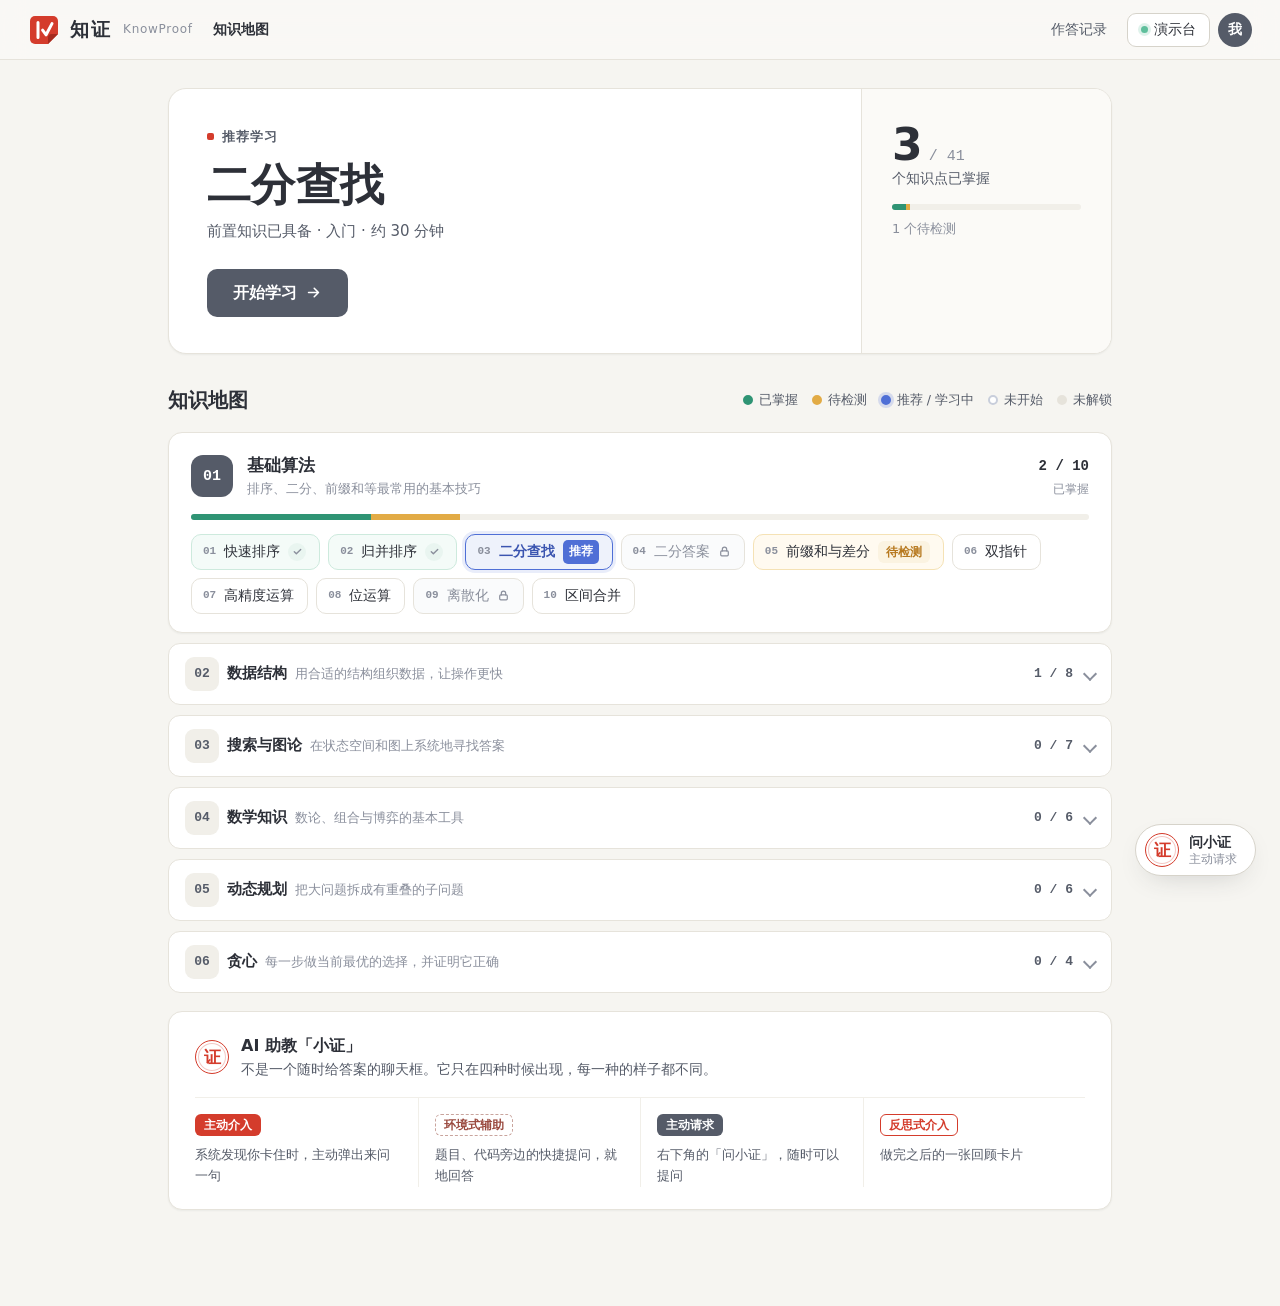
==== commit cd1814fc: "知证 KnowProof 演示原型 v4：配色调浅、演示向导（逐步「下一步」）、演示台精简 Co-Authored-By: Claude Code <noreply@anthropic.com>" ====
--- a/index.html
+++ b/index.html
@@ -32,6 +32,7 @@
 <script src="js/ui-report.js"></script>
 <script src="js/ui-assist.js"></script>
 <script src="js/ui-demo.js"></script>
+<script src="js/ui-guide.js"></script>
 <script src="js/ui-shell.js"></script>
 </body>
 </html>
--- a/css/base.css
+++ b/css/base.css
@@ -1,12 +1,12 @@
 /* 知证 KnowProof · 设计基础：色彩、字体、布局、按钮、通用组件 */
 :root {
-  --bg: #f6f5f1; --card: #ffffff; --ink: #1b1e27; --ink2: #4d5362; --ink3: #8a8f9c; --line: #e6e3db; --line2: #f1efe9;
-  --brand: #3757f5; --brand-soft: #eef1ff; --brand-ink: #2540c8;
+  --bg: #f6f5f1; --card: #ffffff; --ink: #2d3038; --ink2: #565c69; --ink3: #8a8f9c; --line: #e6e3db; --line2: #f1efe9;
+  --brand: #4f6fd6; --brand-soft: #eef2fb; --brand-ink: #3b55b0;
   --seal: #d43c2c; --seal-soft: #fdeeeb;
-  --ok: #0f9d68; --ok-soft: #e7f7f0; --warn: #c97a00; --warn-soft: #fff5e0; --bad: #d9372b; --bad-soft: #fdecea; --gold: #f0a800;
-  --navy: #1b1e27; --navy2: #2b3040;
+  --ok: #2f9474; --ok-soft: #e9f5f0; --warn: #b7791f; --warn-soft: #fbf3e1; --bad: #cf4a3d; --bad-soft: #fbecea; --gold: #e2ab45;
+  --fill: #555b68; --fill2: #454a56;
   --r: 14px; --r-sm: 10px; --shadow: 0 1px 2px rgba(27, 30, 39, .05);
-  --shadow-lg: 0 24px 60px -20px rgba(15, 23, 42, .28);
+  --shadow-lg: 0 24px 60px -20px rgba(45, 48, 56, .2);
   --sans: "PingFang SC", "HarmonyOS Sans SC", "Noto Sans SC", "Microsoft YaHei", -apple-system, "Segoe UI", system-ui, sans-serif;
   --serif: "Songti SC", "Noto Serif SC", "Source Han Serif SC", var(--sans);
   --mono: "JetBrains Mono", "SF Mono", "Cascadia Code", Menlo, Consolas, "Liberation Mono", monospace;
@@ -43,9 +43,9 @@
 .tbtn { height: 34px; padding: 0 12px; border-radius: 9px; font-size: 13.5px; color: var(--ink2); display: inline-flex; align-items: center; gap: 6px; white-space: nowrap; }
 .tbtn:hover { background: var(--line2); color: var(--ink); }
 .tbtn .n { min-width: 20px; height: 20px; padding: 0 6px; border-radius: 10px; background: var(--brand-soft); color: var(--brand-ink); font-size: 12px; font-weight: 650; display: grid; place-items: center; }
-.tbtn.demo { background: var(--navy); color: #fff; padding: 0 14px; } .tbtn.demo:hover { background: var(--navy2); color: #fff; }
-.tbtn.demo::before { content: ""; width: 7px; height: 7px; border-radius: 50%; background: #52e0a4; box-shadow: 0 0 0 3px rgba(82, 224, 164, .22); }
-.avatar { width: 34px; height: 34px; border-radius: 50%; display: grid; place-items: center; font-size: 14px; font-weight: 650; color: #fff; background: var(--ink); }
+.tbtn.demo { background: #fff; color: var(--ink); padding: 0 13px; border: 1px solid #d6d3ca; } .tbtn.demo:hover { background: #fff; border-color: var(--fill); }
+.tbtn.demo::before { content: ""; width: 7px; height: 7px; border-radius: 50%; background: #5fbf9c; box-shadow: 0 0 0 3px rgba(95, 191, 156, .2); }
+.avatar { width: 34px; height: 34px; border-radius: 50%; display: grid; place-items: center; font-size: 14px; font-weight: 650; color: #fff; background: var(--fill); }
 .who { font-size: 13px; color: var(--ink2); margin-right: 2px; white-space: nowrap; }
 
 /* ---------- 布局：步骤导航 + 正文一栏；首页只有正文 ---------- */
@@ -70,11 +70,11 @@
 .rail ol { position: relative; }
 .rail li { position: relative; }
 .rail li + li::before { content: ""; position: absolute; left: 17px; top: -9px; height: 18px; width: 2px; background: var(--line); border-radius: 2px; }
-.rail li.done + li::before { background: var(--ink); opacity: .5; }
+.rail li.done + li::before { background: #cfccc3; }
 .rail button { width: 100%; display: flex; align-items: center; gap: 11px; padding: 7px 6px; border-radius: 10px; font-size: 14px; color: var(--ink2); }
 .rail button:hover:not(:disabled) { background: rgba(255, 255, 255, .8); }
 .rail .no { flex: none; width: 24px; height: 24px; border-radius: 50%; display: grid; place-items: center; font: 600 11.5px/1 var(--mono); background: #fff; border: 1.5px solid var(--line); color: var(--ink3); }
-.rail li.done .no { background: var(--ink); border-color: var(--ink); color: #fff; }
+.rail li.done .no { background: #e8e5dd; border-color: #e8e5dd; color: var(--ink2); }
 .rail li.cur button { background: #fff; box-shadow: var(--shadow); color: var(--ink); font-weight: 650; }
 .rail li.cur .no { background: #fff; border-color: var(--seal); color: var(--seal); box-shadow: 0 0 0 4px rgba(212, 60, 44, .12); }
 .rail button:disabled { color: #b9bcc4; }
@@ -83,15 +83,15 @@
 
 /* ---------- 按钮 ---------- */
 .btn { display: inline-flex; align-items: center; justify-content: center; gap: 8px; height: 42px; padding: 0 20px; border-radius: 9px; font-size: 14.5px; font-weight: 600; color: #fff; white-space: nowrap;
-  background: var(--ink); transition: transform .12s, box-shadow .12s, background .12s; }
-.btn:hover:not(:disabled) { background: var(--navy2); transform: translateY(-1px); }
+  background: var(--fill); transition: transform .12s, box-shadow .12s, background .12s; }
+.btn:hover:not(:disabled) { background: var(--fill2); transform: translateY(-1px); }
 .btn:active:not(:disabled) { transform: none; }
 .btn:disabled { background: #d6d5d0; color: #fff; }
 .btn.ghost { background: #fff; color: var(--ink); border: 1px solid #d6d3ca; }
-.btn.ghost:hover:not(:disabled) { background: #fff; border-color: var(--ink); }
+.btn.ghost:hover:not(:disabled) { background: #fff; border-color: var(--fill); }
 .btn.plain { background: none; box-shadow: none; color: var(--ink2); padding: 0 10px; font-weight: 500; }
 .btn.plain:hover:not(:disabled) { color: var(--ink); background: var(--line2); transform: none; box-shadow: none; }
-.btn.dark { background: var(--navy); }
+.btn.dark { background: var(--fill); }
 .btn.sm { height: 34px; padding: 0 14px; font-size: 13.5px; border-radius: 8px; }
 .btn.lg { height: 48px; padding: 0 26px; font-size: 15.5px; border-radius: 10px; }
 .actions { display: flex; align-items: center; gap: 10px; flex-wrap: wrap; margin-top: 20px; }
@@ -107,7 +107,7 @@
 .evchip:hover { background: var(--brand-soft); color: var(--brand-ink); }
 .meter { display: inline-flex; gap: 3px; vertical-align: middle; }
 .meter i { width: 22px; height: 7px; border-radius: 4px; background: var(--line); }
-.meter.ph-pencil i.on { background: repeating-linear-gradient(135deg, #9fb0ff 0 3px, #d6ddff 3px 6px); }
+.meter.ph-pencil i.on { background: repeating-linear-gradient(135deg, #a9b8ea 0 3px, #dde3f6 3px 6px); }
 .meter.ph-ink i.on { background: var(--brand); } .meter.ph-seal i.on { background: var(--ok); }
 .lvtxt { font-size: 13.5px; font-weight: 600; } .phase { font-size: 12px; }
 .miniseal { display: inline-grid; place-items: center; width: 20px; height: 20px; border-radius: 5px; background: var(--seal); color: #fff; font-size: 11.5px; font-weight: 700; vertical-align: -4px; box-shadow: inset 0 0 0 1px rgba(255, 255, 255, .35); }
@@ -116,8 +116,8 @@
 .stamp.sm { width: 58px; height: 58px; border-radius: 12px; border-width: 2.5px; font-size: 15px; }
 .stamp.drop { animation: stamp .55s cubic-bezier(.2, 1.4, .4, 1) both; }
 @keyframes stamp { 0% { transform: rotate(-8deg) scale(2.4); opacity: 0; } 60% { opacity: 1; } 100% { transform: rotate(-8deg) scale(1); } }
-.warn { margin-top: 14px; padding: 12px 14px; border-radius: 10px; background: var(--warn-soft); color: #7a4b00; font-size: 14px; }
-.info { margin-top: 14px; padding: 12px 14px; border-radius: 10px; background: var(--brand-soft); color: #23358f; font-size: 14px; }
+.warn { margin-top: 14px; padding: 12px 14px; border-radius: 10px; background: var(--warn-soft); color: #7d5416; font-size: 14px; }
+.info { margin-top: 14px; padding: 12px 14px; border-radius: 10px; background: var(--brand-soft); color: #34489a; font-size: 14px; }
 .empty { padding: 26px 0; text-align: center; color: var(--ink3); font-size: 14px; }
 details.fold { border: 1px solid var(--line); border-radius: 12px; background: #fff; }
 details.fold > summary { cursor: pointer; list-style: none; padding: 13px 16px; font-weight: 600; font-size: 14.5px; display: flex; align-items: center; gap: 8px; }
--- a/css/home.css
+++ b/css/home.css
@@ -14,12 +14,12 @@
 .legend span { display: inline-flex; align-items: center; gap: 6px; }
 .dot { width: 10px; height: 10px; border-radius: 50%; flex: none; border: 2px solid #c8cedb; background: #fff; }
 .dot.sealed { background: var(--ok); border-color: var(--ok); } .dot.pending { background: var(--gold); border-color: var(--gold); }
-.dot.live { background: var(--brand); border-color: var(--brand); box-shadow: 0 0 0 3px rgba(55, 87, 245, .2); } .dot.lock { background: var(--line); border-color: var(--line); }
+.dot.live { background: var(--brand); border-color: var(--brand); box-shadow: 0 0 0 3px rgba(79, 111, 214, .2); } .dot.lock { background: var(--line); border-color: var(--line); }
 .chapters { display: grid; gap: 10px; }
 .chap { padding: 20px 22px 18px; }
 .chap-h { display: flex; align-items: center; gap: 14px; }
 .chap-no { flex: none; width: 42px; height: 42px; border-radius: 12px; display: grid; place-items: center; font: 700 15px/1 var(--mono); color: var(--brand-ink); background: var(--brand-soft); }
-.chap .chap-no { color: #fff; background: var(--ink); }
+.chap .chap-no { color: #fff; background: var(--fill); }
 .chaprow > summary { gap: 14px; padding: 10px 16px 10px 14px; } .chaprow .chap-no { width: 34px; height: 34px; border-radius: 9px; font-size: 13px; background: var(--line2); color: var(--ink2); }
 .chaprow b { font-size: 15px; white-space: nowrap; } .cr-d { flex: 1; min-width: 0; font-size: 13px; font-weight: 400; color: var(--ink3); white-space: nowrap; overflow: hidden; text-overflow: ellipsis; } .cr-p { font: 600 13px var(--mono); color: var(--ink2); white-space: nowrap; }
 details.chaprow > summary::after { margin-left: 4px; } details.chaprow > .fold-b { padding: 4px 16px 16px 62px; }
@@ -34,7 +34,7 @@
 .node .ix { font: 600 11px/1 var(--mono); color: var(--ink3); }
 .node.sealed { background: #f4fbf8; border-color: #cdeadd; } .node.pending { background: #fffaf0; border-color: #f5e2b5; }
 .node.lock { color: var(--ink3); background: #fafbfc; }
-.node.live { border-color: var(--brand); background: var(--brand-soft); font-weight: 650; color: var(--brand-ink); box-shadow: 0 0 0 3px rgba(55, 87, 245, .12); }
+.node.live { border-color: var(--brand); background: var(--brand-soft); font-weight: 650; color: var(--brand-ink); box-shadow: 0 0 0 3px rgba(79, 111, 214, .12); }
 .node .st { font-size: 11.5px; font-weight: 600; padding: 2px 6px; border-radius: 5px; background: var(--brand); color: #fff; }
 .node svg { color: var(--ink3); }
 
@@ -44,7 +44,7 @@
 .secnav { display: grid; grid-template-columns: repeat(8, minmax(0, 1fr)); gap: 5px; }
 .secnav button { display: block; padding: 8px 4px 2px 0; border-top: 3px solid var(--line); font-size: 12px; line-height: 1.5; color: var(--ink3); }
 .secnav button i { display: block; font: 600 11px/1.4 var(--mono); font-style: normal; } .secnav button span { display: block; white-space: nowrap; overflow: hidden; text-overflow: ellipsis; }
-.secnav button:hover { color: var(--ink); border-top-color: #cfccc3; } .secnav button.done { border-top-color: var(--ink); color: var(--ink2); } .secnav button.cur { border-top-color: var(--seal); color: var(--ink); font-weight: 650; } .secnav button.cur i { color: var(--seal); }
+.secnav button:hover { color: var(--ink); border-top-color: #cfccc3; } .secnav button.done { border-top-color: #b5b2a9; color: var(--ink2); } .secnav button.cur { border-top-color: var(--seal); color: var(--ink); font-weight: 650; } .secnav button.cur i { color: var(--seal); }
 .lesson { padding: 30px 34px 28px; } .lesson .sec-h { font-size: 22px; } .secfoot { margin-top: 2px; }
 .hl { background: linear-gradient(transparent 62%, rgba(240, 168, 0, .32) 62%); padding: 0 1px; }
 .callout { margin-top: 14px; display: grid; grid-template-columns: 30px 1fr; gap: 12px; padding: 14px 16px; border-radius: 12px; background: var(--brand-soft); font-size: 14.5px; }
@@ -75,7 +75,7 @@
 .g-bar .lab { position: absolute; top: 0; height: 34px; display: grid; place-items: center; font: 600 12.5px/1 var(--mono); color: var(--brand-ink); padding: 0 8px; }
 .g-ctl { display: flex; gap: 10px; align-items: center; flex-wrap: wrap; margin-top: 14px; }
 .in { height: 38px; border: 1px solid var(--line); border-radius: 9px; padding: 0 12px; background: #fff; font-family: var(--mono); font-size: 14px; }
-.in:focus { outline: none; border-color: var(--brand); box-shadow: 0 0 0 3px rgba(55, 87, 245, .15); }
+.in:focus { outline: none; border-color: var(--brand); box-shadow: 0 0 0 3px rgba(79, 111, 214, .15); }
 .g-log { display: flex; gap: 6px; flex-wrap: wrap; margin-top: 12px; }
 .g-log span { font: 600 12.5px/1 var(--mono); padding: 6px 8px; border-radius: 7px; background: var(--line2); color: var(--ink2); } .g-log span.hit { background: var(--ok-soft); color: var(--ok); }
 
@@ -90,7 +90,7 @@
 .cell .i { font: 500 11.5px/1 var(--mono); color: var(--ink3); margin-top: 6px; }
 .cell.out .v { background: var(--line2); color: #b6bdca; } .cell.mid .v { border-color: var(--seal); background: #fff; color: var(--seal); box-shadow: 0 6px 14px -8px rgba(212, 60, 44, .7); } .cell.mid .p { color: var(--seal); }
 .viz-say { margin-top: 12px; padding: 12px 14px; border-radius: 10px; background: var(--line2); font-size: 14.5px; min-height: 48px; }
-.anno { display: grid; grid-template-columns: minmax(0, 1.05fr) minmax(0, 1fr); gap: 0; margin-top: 14px; border-radius: 14px; overflow: hidden; border: 1px solid #1c2440; }
-.anno pre.code { margin: 0; border-radius: 0; } .anno ol { background: #fbfcff; padding: 14px 16px; display: grid; gap: 8px; align-content: start; }
+.anno { display: grid; grid-template-columns: minmax(0, 1.05fr) minmax(0, 1fr); gap: 0; margin-top: 14px; border-radius: 14px; overflow: hidden; border: 1px solid var(--line); }
+.anno pre.code { margin: 0; border-radius: 0; border: 0; border-right: 1px solid var(--line); } .anno ol { background: #fff; padding: 14px 16px; display: grid; gap: 8px; align-content: start; }
 .anno li { display: grid; grid-template-columns: 44px 1fr; gap: 8px; font-size: 13.5px; color: var(--ink2); } .anno li b { font: 600 12px/1.9 var(--mono); color: var(--brand-ink); }
 .two { display: grid; grid-template-columns: 1fr 1fr; gap: 14px; margin-top: 14px; } .two h4 { font-size: 14px; margin-bottom: 8px; }
--- a/css/task.css
+++ b/css/task.css
@@ -10,34 +10,34 @@
 .opt { display: grid; grid-template-columns: 30px 1fr; gap: 12px; align-items: start; width: 100%; padding: 13px 16px; border-radius: 12px; border: 1.5px solid var(--line); background: #fff; font-size: 15px; line-height: 1.6; transition: border-color .12s, background .12s, box-shadow .12s; }
 .opt:hover:not(:disabled) { border-color: #b9c2d6; background: #fbfcff; }
 .opt .k { width: 28px; height: 28px; border-radius: 8px; display: grid; place-items: center; font: 600 13px/1 var(--mono); background: var(--line2); color: var(--ink2); }
-.opt.on { border-color: var(--brand); background: var(--brand-soft); box-shadow: 0 0 0 3px rgba(55, 87, 245, .12); } .opt.on .k { background: var(--brand); color: #fff; }
+.opt.on { border-color: var(--brand); background: var(--brand-soft); box-shadow: 0 0 0 3px rgba(79, 111, 214, .12); } .opt.on .k { background: var(--brand); color: #fff; }
 .opt:disabled { opacity: .75; }
 .conf { display: flex; align-items: center; gap: 12px; flex-wrap: wrap; margin-top: 18px; padding: 12px 14px; border-radius: 12px; background: var(--line2); font-size: 14px; color: var(--ink2); }
 .conf .seg { background: #e4e1d8; }
 textarea.txt { width: 100%; min-height: 120px; margin-top: 14px; padding: 12px 14px; border: 1.5px solid var(--line); border-radius: 12px; resize: vertical; font: inherit; line-height: 1.7; background: #fff; }
-textarea.txt:focus, .in:focus { outline: none; border-color: var(--brand); box-shadow: 0 0 0 3px rgba(55, 87, 245, .15); }
+textarea.txt:focus, .in:focus { outline: none; border-color: var(--brand); box-shadow: 0 0 0 3px rgba(79, 111, 214, .15); }
 .plainlist li { position: relative; padding: 3px 0 3px 16px; font-size: 14.5px; color: var(--ink2); } .plainlist li::before { content: ""; position: absolute; left: 3px; top: 13px; width: 5px; height: 5px; border-radius: 50%; background: #c4cad6; }
 
 /* ---------- 代码块 ---------- */
-pre.code { margin-top: 14px; padding: 14px 0; border-radius: 12px; background: #0f1630; color: #dfe5f5; font: 13.5px/1.75 var(--mono); overflow-x: auto; box-shadow: inset 0 0 0 1px rgba(255, 255, 255, .06); }
+pre.code { margin-top: 14px; padding: 14px 0; border-radius: 12px; background: #faf9f5; color: var(--ink); border: 1px solid var(--line); font: 13.5px/1.75 var(--mono); overflow-x: auto; }
 pre.code .cl { display: block; padding: 0 18px 0 0; white-space: pre; min-height: 1.75em; }
-pre.code .cl i { display: inline-block; width: 40px; padding-right: 14px; text-align: right; color: #56608a; font-style: normal; user-select: none; }
-pre.code .kw { color: #8fb0ff; } pre.code .nu { color: #f3b765; } pre.code .cm { color: #6f7aa5; }
+pre.code .cl i { display: inline-block; width: 40px; padding-right: 14px; text-align: right; color: #b3b0a6; font-style: normal; user-select: none; }
+pre.code .kw { color: #4662b8; } pre.code .nu { color: #a8641a; } pre.code .cm { color: #9a9da6; }
 pre.code.fill .cl { min-height: 34px; line-height: 34px; }
-select.blank { height: 28px; margin: 0 2px; padding: 0 26px 0 9px; border-radius: 7px; border: 1.5px dashed #f3b765; background: #1b2550 url("data:image/svg+xml,%3Csvg xmlns='http://www.w3.org/2000/svg' width='10' height='6'%3E%3Cpath d='M1 1l4 4 4-4' fill='none' stroke='%23dfe5f5' stroke-width='1.6'/%3E%3C/svg%3E") no-repeat right 9px center; color: #f3b765; font: 600 13px/1 var(--mono); appearance: none; -webkit-appearance: none; cursor: pointer; vertical-align: middle; }
-select.blank.set { border-style: solid; border-color: #4a5aa8; color: #fff; }
+select.blank { height: 28px; margin: 0 2px; padding: 0 26px 0 9px; border-radius: 7px; border: 1.5px dashed #d9a650; background: #fdf6e6 url("data:image/svg+xml,%3Csvg xmlns='http://www.w3.org/2000/svg' width='10' height='6'%3E%3Cpath d='M1 1l4 4 4-4' fill='none' stroke='%23565c69' stroke-width='1.6'/%3E%3C/svg%3E") no-repeat right 9px center; color: #94600f; font: 600 13px/1 var(--mono); appearance: none; -webkit-appearance: none; cursor: pointer; vertical-align: middle; }
+select.blank.set { border-style: solid; border-color: #cbc7bc; background-color: #fff; color: var(--ink); }
 select.blank:disabled { opacity: .85; cursor: default; }
-select.blank option { background: #fff; color: #0f172a; }
+select.blank option { background: #fff; color: #2d3038; }
 
 /* ---------- 代码编辑器 ---------- */
-.editor { margin-top: 14px; border-radius: 12px; overflow: hidden; background: #0f1630; box-shadow: inset 0 0 0 1px rgba(255, 255, 255, .06), var(--shadow); }
-.ed-h { display: flex; align-items: center; gap: 12px; height: 40px; padding: 0 14px; background: #161f42; color: #aab4d6; font-size: 13px; }
-.dots { display: inline-flex; gap: 6px; } .dots i { width: 10px; height: 10px; border-radius: 50%; background: #39446f; }
-.ed-reset { font-size: 12.5px; color: #8e99c2; } .ed-reset:hover { color: #fff; }
+.editor { margin-top: 14px; border-radius: 12px; overflow: hidden; background: #faf9f5; border: 1px solid var(--line); }
+.ed-h { display: flex; align-items: center; gap: 12px; height: 40px; padding: 0 14px; background: #f1efe9; color: var(--ink2); font-size: 13px; border-bottom: 1px solid var(--line); }
+.dots { display: inline-flex; gap: 6px; } .dots i { width: 10px; height: 10px; border-radius: 50%; background: #d9d5cb; }
+.ed-reset { font-size: 12.5px; color: var(--ink3); } .ed-reset:hover { color: var(--ink); }
 .ed-b { display: grid; grid-template-columns: 46px 1fr; }
-.gut { margin: 0; padding: 12px 12px 12px 0; text-align: right; color: #56608a; font: 13.5px/1.75 var(--mono); user-select: none; background: #0c1228; }
-.ed-b textarea { display: block; width: 100%; border: 0; outline: 0; resize: none; padding: 12px 16px; background: transparent; color: #e6ebfa; caret-color: #f3b765; font: 13.5px/1.75 var(--mono); white-space: pre; overflow-x: auto; overflow-y: hidden; tab-size: 4; }
-.ed-f { padding: 6px 14px 10px 60px; color: #aab4d6; font-size: 13.5px; }
+.gut { margin: 0; padding: 12px 12px 12px 0; text-align: right; color: #b3b0a6; font: 13.5px/1.75 var(--mono); user-select: none; background: #f4f2ec; }
+.ed-b textarea { display: block; width: 100%; border: 0; outline: 0; resize: none; padding: 12px 16px; background: transparent; color: var(--ink); caret-color: var(--seal); font: 13.5px/1.75 var(--mono); white-space: pre; overflow-x: auto; overflow-y: hidden; tab-size: 4; }
+.ed-f { padding: 6px 14px 10px 60px; color: var(--ink2); font-size: 13.5px; }
 .runbar { display: flex; align-items: center; gap: 10px; flex-wrap: wrap; margin-top: 14px; }
 .runbar .cnt { font-size: 13px; color: var(--ink3); }
 
@@ -53,7 +53,7 @@
 table.trace { border-collapse: collapse; font: 13px/1.5 var(--mono); margin-top: 10px; }
 table.trace th { font-weight: 600; color: var(--ink3); text-align: left; padding: 5px 16px 5px 10px; border-bottom: 1px solid var(--line); font-family: var(--sans); font-size: 12.5px; }
 table.trace td { padding: 6px 16px 6px 10px; border-bottom: 1px solid var(--line2); }
-table.trace tr.stuck td { background: var(--warn-soft); color: #7a4b00; } table.trace td.more { color: var(--ink3); }
+table.trace tr.stuck td { background: var(--warn-soft); color: #7d5416; } table.trace td.more { color: var(--ink3); }
 
 /* ---------- 练习结果 ---------- */
 .result { display: grid; grid-template-columns: 124px 1fr; gap: 26px; align-items: center; }
@@ -66,18 +66,18 @@
 .assess { display: grid; grid-template-columns: 300px minmax(0, 1fr); gap: 20px; align-items: center; margin-top: 12px; }
 .radar { margin: 0; } .radar svg { width: 100%; height: auto; display: block; }
 .radar .rr { fill: none; stroke: var(--line); stroke-width: 1; } .radar .rr.key { stroke: #c4cad6; stroke-dasharray: 3 3; } .radar .axis { stroke: var(--line); stroke-width: 1; }
-.radar .rc { fill: rgba(55, 87, 245, .14); stroke: #3757f5; stroke-width: 2; stroke-linejoin: round; } .radar .rb { fill: none; stroke: #d9730d; stroke-width: 2; stroke-dasharray: 5 4; stroke-linejoin: round; }
-.radar .rd { fill: #3757f5; stroke: #fff; stroke-width: 2; } .radar .rl { font-size: 12.5px; font-weight: 600; fill: var(--ink); } .radar .rv { font: 600 11.5px var(--mono); fill: var(--ink3); } .radar .rt { font: 500 10px var(--mono); fill: var(--ink3); }
+.radar .rc { fill: rgba(79, 111, 214, .14); stroke: #4f6fd6; stroke-width: 2; stroke-linejoin: round; } .radar .rb { fill: none; stroke: #d07f2c; stroke-width: 2; stroke-dasharray: 5 4; stroke-linejoin: round; }
+.radar .rd { fill: #4f6fd6; stroke: #fff; stroke-width: 2; } .radar .rl { font-size: 12.5px; font-weight: 600; fill: var(--ink); } .radar .rv { font: 600 11.5px var(--mono); fill: var(--ink3); } .radar .rt { font: 500 10px var(--mono); fill: var(--ink3); }
 .radar figcaption { display: flex; justify-content: center; gap: 16px; font-size: 12.5px; color: var(--ink2); margin-top: 4px; }
-.radar figcaption span { display: inline-flex; align-items: center; gap: 6px; } .lg-b, .lg-c { width: 18px; height: 0; border-top: 2px solid #3757f5; } .lg-b { border-top: 2px dashed #d9730d; }
+.radar figcaption span { display: inline-flex; align-items: center; gap: 6px; } .lg-b, .lg-c { width: 18px; height: 0; border-top: 2px solid #4f6fd6; } .lg-b { border-top: 2px dashed #d07f2c; }
 .dims li { display: grid; grid-template-columns: minmax(0, 1fr) auto; grid-template-areas: "n m" "a a" "e e"; gap: 2px 12px; padding: 10px 0; border-bottom: 1px solid var(--line2); } .dims li:last-child { border-bottom: 0; }
 .dn { display: contents; } .dn b { grid-area: n; font-size: 14.5px; align-self: center; } .dm { grid-area: m; } .de { grid-area: e; } .dn span { grid-area: a; display: block; font-size: 12.5px; color: var(--ink3); line-height: 1.4; }
 .dm { display: flex; align-items: center; gap: 8px; white-space: nowrap; } .de { grid-column: 1 / -1; font-size: 12px; color: var(--ink3); }
 .legend3 { display: flex; gap: 18px; flex-wrap: wrap; margin-top: 14px; padding-top: 12px; border-top: 1px solid var(--line2); font-size: 12.5px; color: var(--ink2); }
 .dims.compact li { grid-template-columns: 96px auto minmax(0, 1fr); grid-template-areas: "n m e"; align-items: center; padding: 9px 0; } .dims.compact .dn span { display: none; } .dims.compact .de { grid-column: auto; text-align: right; }
-.cta { display: flex; align-items: center; justify-content: space-between; gap: 28px; border-left: 4px solid var(--ink); } .cta > div { flex: 1; min-width: 0; } .cta h2 { font-size: 21px; margin-top: 4px; } .cta p { margin-top: 6px; color: var(--ink2); } .cta .btn { flex: none; }
+.cta { display: flex; align-items: center; justify-content: space-between; gap: 28px; border-left: 4px solid var(--fill); } .cta > div { flex: 1; min-width: 0; } .cta h2 { font-size: 21px; margin-top: 4px; } .cta p { margin-top: 6px; color: var(--ink2); } .cta .btn { flex: none; }
 .legend3 > span { display: inline-flex; align-items: center; gap: 7px; } .legend3 .meter i { width: 12px; }
 .basis { display: grid; gap: 16px; counter-reset: b; } .basis > li { counter-increment: b; padding-left: 34px; position: relative; }
-.basis > li::before { content: counter(b); position: absolute; left: 0; top: 0; width: 22px; height: 22px; border-radius: 50%; background: var(--navy); color: #fff; font: 600 11.5px/22px var(--mono); text-align: center; }
-.basis h4 { font-size: 14.5px; } pre.json { margin-top: 8px; padding: 12px 14px; border-radius: 10px; background: #0f1630; color: #cfd7f0; font: 12.5px/1.6 var(--mono); overflow-x: auto; white-space: pre-wrap; }
+.basis > li::before { content: counter(b); position: absolute; left: 0; top: 0; width: 22px; height: 22px; border-radius: 50%; background: var(--fill); color: #fff; font: 600 11.5px/22px var(--mono); text-align: center; }
+.basis h4 { font-size: 14.5px; } pre.json { margin-top: 8px; padding: 12px 14px; border-radius: 10px; background: #faf9f5; color: var(--ink2); border: 1px solid var(--line); font: 12.5px/1.6 var(--mono); overflow-x: auto; white-space: pre-wrap; }
 .checks { margin-top: 8px; display: grid; gap: 7px; } .checks li { display: grid; grid-template-columns: 24px 1fr; gap: 8px; font-size: 14px; }
--- a/css/flow.css
+++ b/css/flow.css
@@ -33,41 +33,41 @@
 .wrongbar > div { display: grid; } .wrongbar span { color: var(--ink2); font-size: 13.5px; } .wrongbar.confirm-bar { background: var(--warn-soft); margin: 0 0 4px; }
 
 /* ---------- 独立检测 ---------- */
-.rules { display: flex; align-items: center; gap: 8px 22px; flex-wrap: wrap; padding: 13px 18px; border-radius: 12px; background: var(--navy); color: #dfe5f5; font-size: 13.5px; }
-.rules > span { display: inline-flex; align-items: center; gap: 7px; } .rules .tag { margin-left: auto; background: rgba(255, 255, 255, .14); color: #fff; }
+.rules { display: flex; align-items: center; gap: 8px 22px; flex-wrap: wrap; padding: 13px 18px; border-radius: 12px; background: #f1efe9; border: 1px solid var(--line); color: var(--ink2); font-size: 13.5px; }
+.rules > span { display: inline-flex; align-items: center; gap: 7px; } .rules .tag { margin-left: auto; background: #fff; color: var(--ink2); }
 .submitbar { position: sticky; bottom: 14px; z-index: 5; margin-top: 4px; padding: 12px 16px; border-radius: 14px; background: rgba(255, 255, 255, .92); backdrop-filter: blur(8px); border: 1px solid var(--line); box-shadow: var(--shadow); }
 .vres { display: grid; grid-template-columns: 1fr auto; gap: 24px; align-items: center; border-left: 5px solid var(--warn); } .vres.pass { border-left-color: var(--ok); } .vres.fail { border-left-color: var(--bad); } .vres.skipped { border-left-color: var(--ink3); }
 .vres h2 { font: 700 26px/1.35 var(--serif); margin: 4px 0 6px; } .vres p { color: var(--ink2); } .vres .stamp { margin-right: 14px; }
 table.cmp td { vertical-align: middle; } table.cmp .dm { display: flex; align-items: center; gap: 8px; white-space: nowrap; } tr.hit td { background: var(--brand-soft); }
 
 /* ---------- 学习路径 ---------- */
-.rec { color: #fff; border: 0; background: #2743b8; } .rec.lane-remed { background: #a4570a; } .rec.lane-next { background: #0b7a55; }
-.rec-h { display: flex; align-items: center; gap: 10px; } .rec .eyebrow { color: rgba(255, 255, 255, .8); } .rec .tag { margin-left: auto; background: rgba(255, 255, 255, .18); color: #fff; }
-.rec h2 { font: 700 30px/1.35 var(--serif); margin: 6px 0 8px; color: #fff; } .rec-why { max-width: 760px; color: rgba(255, 255, 255, .92); line-height: 1.75; }
-.rec-go { display: flex; align-items: center; gap: 16px; flex-wrap: wrap; margin-top: 18px; padding: 14px 16px 14px 18px; border-radius: 14px; background: rgba(255, 255, 255, .14); box-shadow: inset 0 0 0 1px rgba(255, 255, 255, .22); }
-.rec-go > div { flex: 1; min-width: 220px; display: grid; } .rec-go b { font-size: 16px; } .rec-go span { font-size: 13.5px; color: rgba(255, 255, 255, .85); } .rec-go .btn { background: #fff; color: var(--ink); box-shadow: none; }
+.rec { --lc: #3b55b0; --lb: #d3dcf3; border-color: var(--lb); background: #f2f5fc; box-shadow: none; } .rec.lane-remed { --lc: #96601a; --lb: #ecdcc2; background: #fbf5ea; } .rec.lane-next { --lc: #247a5e; --lb: #cde4da; background: #eef7f3; }
+.rec-h { display: flex; align-items: center; gap: 10px; } .rec .eyebrow { color: var(--lc); } .rec .eyebrow::before { background: var(--lc); } .rec .tag { margin-left: auto; background: #fff; color: var(--ink2); }
+.rec h2 { font: 700 30px/1.35 var(--serif); margin: 6px 0 8px; color: var(--lc); } .rec-why { max-width: 760px; color: var(--ink2); line-height: 1.75; }
+.rec-go { display: flex; align-items: center; gap: 16px; flex-wrap: wrap; margin-top: 18px; padding: 14px 16px 14px 18px; border-radius: 12px; background: #fff; box-shadow: inset 0 0 0 1px var(--lb); }
+.rec-go > div { flex: 1; min-width: 220px; display: grid; } .rec-go b { font-size: 16px; } .rec-go span { font-size: 13.5px; color: var(--ink2); }
 .lanes { border: 1px solid var(--line); border-radius: 12px; background: #fff; overflow: hidden; }
 .lane { display: grid; grid-template-columns: 96px minmax(0, 1fr) minmax(0, 1.1fr) 68px; gap: 16px; align-items: center; padding: 11px 18px; border-bottom: 1px solid var(--line2); font-size: 13.5px; color: var(--ink2); } .lane:last-child { border-bottom: 0; }
 .lane b { font-size: 15px; color: var(--ink); } .lane em { font-style: normal; font-size: 12px; font-weight: 650; text-align: right; } .lane.on { background: #fbfaf7; }
-.lane.on.lane-remed b, .lane.on.lane-remed em { color: #a4570a; } .lane.on.lane-deepen b, .lane.on.lane-deepen em { color: #2743b8; } .lane.on.lane-next b, .lane.on.lane-next em { color: #0b7a55; }
+.lane.on.lane-remed b, .lane.on.lane-remed em { color: #96601a; } .lane.on.lane-deepen b, .lane.on.lane-deepen em { color: #3b55b0; } .lane.on.lane-next b, .lane.on.lane-next em { color: #247a5e; }
 .others { display: grid; grid-template-columns: repeat(auto-fit, minmax(240px, 1fr)); gap: 10px; margin-top: 14px; }
 .other { display: grid; gap: 5px; justify-items: start; text-align: left; padding: 14px 16px; border: 1.5px solid var(--line); border-radius: 12px; background: #fff; font-size: 13.5px; color: var(--ink2); transition: border-color .12s, transform .12s; } .other:hover { border-color: var(--brand); transform: translateY(-1px); }
 .other b { font-size: 15px; color: var(--ink); } .other em { font-style: normal; font-size: 12.5px; color: var(--ink3); }
 .starline { display: grid; grid-template-columns: repeat(5, 1fr); gap: 8px; margin-top: 14px; }
 .starline li { position: relative; display: grid; gap: 3px; align-content: start; padding: 14px 12px 12px; border-radius: 12px; border: 1.5px solid var(--line); font-size: 12.5px; color: var(--ink3); }
 .starline .pips { margin-bottom: 4px; } .starline b { font-size: 14.5px; color: var(--ink); } .starline em { font-style: normal; font-weight: 600; margin-top: 6px; }
-.starline li.ok { border-color: #a9dcc6; background: var(--ok-soft); } .starline li.ok em { color: var(--ok); }
-.starline li.target { border-color: var(--brand); box-shadow: 0 0 0 3px rgba(55, 87, 245, .12); } .starline li.target em { color: var(--brand-ink); }
-.starline i { position: absolute; top: -9px; right: 10px; font-style: normal; font-size: 11px; font-weight: 700; padding: 1px 7px; border-radius: 6px; background: var(--navy); color: #fff; }
+.starline li.ok { border-color: #c3e0d4; background: var(--ok-soft); } .starline li.ok em { color: var(--ok); }
+.starline li.target { border-color: var(--brand); box-shadow: 0 0 0 3px rgba(79, 111, 214, .12); } .starline li.target em { color: var(--brand-ink); }
+.starline i { position: absolute; top: -9px; right: 10px; font-style: normal; font-size: 11px; font-weight: 700; padding: 1px 7px; border-radius: 6px; background: var(--fill); color: #fff; }
 
 /* ---------- 学习报告 ---------- */
 .rstats { display: flex; gap: 28px; flex-wrap: wrap; margin-top: 16px; } .rstats div { display: grid; } .rstats b { font: 700 24px/1.2 var(--sans); } .rstats b small { font-size: 13px; color: var(--ink3); font-weight: 500; } .rstats span { font-size: 12.5px; color: var(--ink3); }
 .tl { margin-top: 14px; } .tl li { position: relative; display: grid; grid-template-columns: 28px 1fr; gap: 14px; padding-bottom: 18px; } .tl li:last-child { padding-bottom: 0; }
 .tl li::before { content: ""; position: absolute; left: 13px; top: 28px; bottom: 0; width: 2px; background: var(--line); } .tl li:last-child::before { display: none; }
-.tl-n { width: 28px; height: 28px; border-radius: 50%; display: grid; place-items: center; font: 700 12px/1 var(--mono); background: var(--line2); color: var(--ink3); } .tl li.done .tl-n { background: var(--ink); color: #fff; }
+.tl-n { width: 28px; height: 28px; border-radius: 50%; display: grid; place-items: center; font: 700 12px/1 var(--mono); background: var(--line2); color: var(--ink3); } .tl li.done .tl-n { background: #e8e5dd; color: var(--ink2); }
 .tl b { font-size: 15px; } .tl p { font-size: 14px; color: var(--ink2); margin: 2px 0 4px; }
 .loglist { display: grid; gap: 8px; } .loglist li { display: grid; grid-template-columns: 52px 96px 1fr; gap: 10px; align-items: baseline; font-size: 13.5px; color: var(--ink2); } .loglist .tag { justify-self: start; }
-.persona .oc { margin-top: 6px; padding-top: 6px; border-top: 1px dashed var(--line); color: var(--ink3); } .rowbtns .btn.cur { border-color: var(--brand); color: var(--brand-ink); }
+.persona .oc { margin-top: 6px; padding-top: 6px; border-top: 1px dashed var(--line); color: var(--ink3); }
 
 @media (max-width: 820px) {
   .starline, .ladder, .lane { grid-template-columns: minmax(0, 1fr); } .lane { gap: 2px; } .lane em { text-align: left; } .vres { grid-template-columns: minmax(0, 1fr); } .result.confirm { grid-template-columns: minmax(0, 1fr); } .cf-arrow { display: none; }
@@ -75,4 +75,4 @@
 }
 table.cmp th, table.cmp td { padding-left: 8px; padding-right: 8px; } table.cmp td:first-child { white-space: nowrap; } table.cmp .meter i { width: 14px; } table.cmp .tag { white-space: nowrap; }
 .card > table.tbl td:nth-child(3), .card > table.tbl td:nth-child(4) { white-space: nowrap; }
-.rec .eyebrow::before { background: #fff; } .vres .fold { margin-top: 14px; }
+.vres .fold { margin-top: 14px; }
--- a/css/shell.css
+++ b/css/shell.css
@@ -7,7 +7,7 @@
 
 /* ---------- 抽屉 ---------- */
 body.lock { overflow: hidden; }
-.scrim { position: fixed; inset: 0; z-index: 40; background: rgba(27, 30, 39, .38); backdrop-filter: blur(2px); animation: fade .18s both; }
+.scrim { position: fixed; inset: 0; z-index: 40; background: rgba(45, 48, 56, .26); backdrop-filter: blur(2px); animation: fade .18s both; }
 .drawer { position: fixed; top: 0; right: 0; bottom: 0; z-index: 41; width: min(480px, 100vw); display: flex; flex-direction: column; background: #fff; box-shadow: var(--shadow-lg); animation: slide .22s cubic-bezier(.2, .8, .2, 1) both; }
 .drawer.wide { width: min(600px, 100vw); }
 @keyframes fade { from { opacity: 0; } } @keyframes slide { from { transform: translateX(40px); opacity: 0; } }
@@ -16,7 +16,7 @@
 .drawer-b { flex: 1; overflow-y: auto; padding: 18px 22px 26px; }
 .drawer-f { padding: 12px 22px 16px; border-top: 1px solid var(--line); background: #fbfaf7; }
 .evlist { display: grid; gap: 10px; margin-top: 12px; }
-.evi { padding: 12px 14px; border: 1px solid var(--line); border-radius: 12px; } .evi.focus { border-color: var(--brand); box-shadow: 0 0 0 3px rgba(55, 87, 245, .14); background: #fbfcff; }
+.evi { padding: 12px 14px; border: 1px solid var(--line); border-radius: 12px; } .evi.focus { border-color: var(--brand); box-shadow: 0 0 0 3px rgba(79, 111, 214, .14); background: #fbfcff; }
 .evi-h { display: flex; align-items: center; gap: 8px; font-size: 14.5px; } .evi p { font-size: 13.5px; color: var(--ink2); margin: 4px 0 8px; }
 .evi-m { display: flex; align-items: center; gap: 6px; flex-wrap: wrap; font-size: 12px; }
 
@@ -24,7 +24,7 @@
 .chat { display: grid; gap: 14px; }
 .msg { display: flex; gap: 8px; align-items: flex-start; } .msg.me { justify-content: flex-end; }
 .bub { max-width: 86%; padding: 10px 14px; border-radius: 4px 14px 14px 14px; background: var(--line2); font-size: 14.5px; line-height: 1.7; overflow-wrap: anywhere; }
-.msg.me .bub { border-radius: 14px 4px 14px 14px; background: var(--ink); color: #fff; }
+.msg.me .bub { border-radius: 14px 4px 14px 14px; background: #ece9e1; color: var(--ink); }
 .bub code { font-family: var(--mono); font-size: .9em; background: #e6e3db; padding: 1.5px 5px; border-radius: 5px; }
 .bub .tracebox { border: 1px solid var(--line); border-radius: 10px; margin-top: 8px; background: #fff; } .bub table.trace { font-size: 12px; }
 .bub .as-qs.in-chat { margin-top: 8px; }
@@ -35,26 +35,39 @@
 /* ---------- 演示台 ---------- */
 .demo-sec { margin-top: 20px; } .demo-sec:first-child { margin-top: 0; }
 .demo-sec > h3 { display: flex; align-items: center; gap: 8px; font-size: 13px; letter-spacing: .06em; color: var(--ink3); margin-bottom: 10px; }
-.design { border-radius: 12px; background: var(--navy); color: #dfe5f5; padding: 16px 18px; font-size: 13.5px; }
-.design h4 { font-size: 15px; color: #fff; } .design .inner { font-size: 12px; color: #9a9fad; margin-bottom: 10px; }
-.design dl { margin: 0; display: grid; gap: 10px; } .design dt { font-size: 11.5px; letter-spacing: .08em; color: #f0a79d; } .design dd b { color: #fff; } .design dd { margin: 2px 0 0; line-height: 1.65; }
+.design { border-radius: 12px; background: #f8f6f0; border: 1px solid var(--line); color: var(--ink2); padding: 16px 18px; font-size: 13.5px; }
+.design h4 { font-size: 15px; color: var(--ink); } .design .inner { font-size: 12px; color: var(--ink3); margin-bottom: 10px; }
+.design dl { margin: 0; display: grid; gap: 10px; } .design dt { font-size: 11.5px; letter-spacing: .08em; color: #b25a4e; font-weight: 600; } .design dd b { color: var(--ink); } .design dd { margin: 2px 0 0; line-height: 1.65; }
 .personas { display: grid; grid-template-columns: 1fr 1fr; gap: 8px; }
 .persona { text-align: left; padding: 11px 12px; border: 1.5px solid var(--line); border-radius: 12px; background: #fff; } .persona:hover { border-color: #b9c2d6; }
-.persona.on { border-color: var(--brand); background: var(--brand-soft); }
+.persona.on { border-color: #a9b8ea; background: var(--brand-soft); }
+.persona { display: flex; flex-wrap: wrap; align-items: center; align-content: flex-start; } .persona p { flex: 0 0 100%; }
 .persona b { font-size: 14px; } .persona .tag { margin-left: 6px; } .persona p { font-size: 12px; color: var(--ink2); line-height: 1.5; margin-top: 4px; }
 .scenes { display: grid; gap: 6px; } .scene { display: grid; grid-template-columns: 96px 1fr; gap: 10px; align-items: center; text-align: left; padding: 9px 12px; border: 1px solid var(--line); border-radius: 10px; font-size: 13px; color: var(--ink2); }
-.scene:hover { border-color: var(--brand); background: var(--brand-soft); } .scene b { color: var(--ink); font-size: 13.5px; }
+.scene:hover { border-color: #a9b8ea; background: var(--brand-soft); } .scene b { color: var(--ink); font-size: 13.5px; }
 .aimt td, .aimt th { padding: 9px 8px !important; font-size: 13px; vertical-align: top !important; } .aimt td:first-child { white-space: nowrap; }
 .rowbtns { display: flex; gap: 8px; flex-wrap: wrap; }
 .swt { display: flex; gap: 10px; align-items: flex-start; font-size: 13.5px; cursor: pointer; } .swt input { margin-top: 5px; }
 
 /* ---------- 提示条 ---------- */
-.toast { position: fixed; left: 50%; bottom: 32px; transform: translateX(-50%); z-index: 60; max-width: min(560px, 92vw); padding: 12px 18px; border-radius: 12px; background: var(--navy); color: #fff; font-size: 14px; box-shadow: var(--shadow-lg); animation: rise .2s both; }
+.toast { position: fixed; left: 50%; bottom: 32px; transform: translateX(-50%); z-index: 60; max-width: min(560px, 92vw); padding: 12px 18px; border-radius: 12px; background: var(--fill); color: #fff; font-size: 14px; box-shadow: var(--shadow-lg); animation: rise .2s both; }
 @keyframes rise { from { transform: translate(-50%, 10px); opacity: 0; } }
+
+/* ---------- 演示向导：顶栏下方的一条，汇报时逐步推进 ---------- */
+.gbar { position: sticky; top: 60px; z-index: 28; background: rgba(255, 252, 246, .95); backdrop-filter: blur(12px); border-bottom: 1px solid #ebe1d2; }
+.gbar-in { max-width: 1120px; margin: 0 auto; min-height: 50px; padding: 8px 28px; display: flex; align-items: center; gap: 12px; }
+.gtag { flex: none; height: 22px; padding: 0 8px; border-radius: 6px; background: var(--seal-soft); color: var(--seal); font-size: 12px; font-weight: 650; letter-spacing: .08em; display: inline-grid; place-items: center; }
+.gwho { flex: none; font-size: 13px; color: var(--ink2); white-space: nowrap; } .gwho b { margin-right: 6px; font-size: 14px; color: var(--ink); }
+.gnext { min-width: 0; padding-left: 12px; border-left: 1px solid var(--line); font-size: 14px; color: var(--ink2); white-space: nowrap; overflow: hidden; text-overflow: ellipsis; } .gnext b { color: var(--ink); }
+.gbtn { flex: none; padding: 0 16px; background: var(--seal); } .gbtn:hover:not(:disabled) { background: #bd3527; }
+.gx { flex: none; width: 28px; height: 28px; border-radius: 7px; font-size: 19px; line-height: 1; color: var(--ink3); display: grid; place-items: center; } .gx:hover { background: var(--line2); color: var(--ink); }
+.wrap.g .rail { top: 134px; }
+.persona .tag.seal { margin-left: 4px; } .scene { grid-template-columns: 96px 1fr auto; }
 
 /* ---------- 响应式 ---------- */
 @media (max-width: 820px) {
   .top { padding: 0 14px; gap: 10px; } .brand-en, .crumb, .who, .avatar { display: none; }
+  .gbar-in { flex-wrap: wrap; padding: 8px 14px; gap: 8px 10px; } .gnext { order: 5; flex: 1 1 100%; padding-left: 0; border-left: 0; white-space: normal; } .gbar .btn.plain { display: none; }
   .wrap, .wrap.home { grid-template-columns: minmax(0, 1fr); padding: 16px 14px 88px; gap: 16px; }
   .rail { position: static; overflow-x: auto; } .rail-t, .rail .rail-back { display: none; } .rail ol { display: flex; gap: 6px; } .rail li + li::before { display: none; } .rail button { white-space: nowrap; padding: 6px 10px 6px 6px; background: #fff; border: 1px solid var(--line); }
   .card { padding: 18px 16px; } h1 { font-size: 24px; } .lesson { padding: 20px 16px; } .lesson .sec-h { font-size: 19px; }
@@ -65,7 +78,7 @@
   .cell { min-width: 36px; } .strip i { width: 32px; height: 36px; }
 }
 @media print {
-  .top, .rail, .fab, .scrim, .drawer, .toast, .actions, .noprint { display: none !important; }
+  .top, .gbar, .rail, .fab, .scrim, .drawer, .toast, .actions, .noprint { display: none !important; }
   body { background: #fff; } .wrap { display: block; padding: 0; max-width: none; } .card { box-shadow: none; break-inside: avoid; margin-bottom: 12px; }
   details.fold > .fold-b { display: block; }
 }
--- a/css/ai.css
+++ b/css/ai.css
@@ -13,13 +13,12 @@
 .aim i { font-style: normal; font-size: 12px; font-weight: 650; height: 22px; padding: 0 8px; border-radius: 6px; display: inline-grid; place-items: center; border: 1px solid transparent; }
 .aim-pro i { background: var(--seal); color: #fff; }
 .aim-amb i { border: 1px dashed #c9a49d; color: #9a4a3f; background: #fff; }
-.aim-ond i { background: var(--ink); color: #fff; }
+.aim-ond i { background: var(--fill); color: #fff; }
 .aim-ref i { border-color: var(--seal); color: var(--seal); background: #fff; }
 
 /* ---------- 任务等级：五格 ---------- */
 .pips { display: inline-flex; gap: 3px; vertical-align: middle; margin-right: 8px; }
 .pips i { width: 8px; height: 8px; border-radius: 2px; background: #dedbd2; } .pips i.on { background: var(--seal); }
-.rec .pips i { background: rgba(255, 255, 255, .3); } .rec .pips i.on { background: #fff; }
 
 /* ---------- 环境式辅助 ---------- */
 .amb { margin-top: 16px; padding-top: 12px; border-top: 1px dashed #d9d5cb; }
@@ -33,7 +32,7 @@
 @keyframes rise2 { from { transform: translateY(6px); opacity: 0; } }
 
 /* ---------- 主动介入 ---------- */
-.pro { position: relative; margin-top: 16px; padding: 14px 16px 16px; border-radius: 12px; background: #fff; border: 1.5px solid var(--seal); box-shadow: 0 14px 30px -18px rgba(212, 60, 44, .55); animation: rise2 .25s both; }
+.pro { position: relative; margin-top: 16px; padding: 14px 16px 16px; border-radius: 12px; background: #fff; border: 1.5px solid var(--seal); box-shadow: 0 14px 30px -18px rgba(212, 60, 44, .35); animation: rise2 .25s both; }
 .pro::before { content: ""; position: absolute; top: -7px; left: 28px; width: 12px; height: 12px; background: #fff; border-left: 1.5px solid var(--seal); border-top: 1.5px solid var(--seal); transform: rotate(45deg); }
 .pro-h { display: flex; align-items: center; gap: 10px; flex-wrap: wrap; }
 .pro-why { font-size: 12.5px; color: var(--ink3); } .pro-why::before { content: "触发原因："; }
@@ -48,7 +47,7 @@
 
 /* ---------- 主动请求：右下角固定入口 ---------- */
 .fab { position: fixed; right: 24px; bottom: 24px; z-index: 35; display: flex; align-items: center; gap: 10px; height: 52px; padding: 0 18px 0 9px; border-radius: 26px; background: #fff; border: 1px solid #d6d3ca;
-  box-shadow: 0 10px 28px -12px rgba(27, 30, 39, .35); transition: transform .12s, border-color .12s; }
+  box-shadow: 0 10px 28px -12px rgba(45, 48, 56, .22); transition: transform .12s, border-color .12s; }
 .fab:hover { transform: translateY(-2px); border-color: var(--seal); }
 .fab span:last-child { display: grid; line-height: 1.25; } .fab b { font-size: 14px; } .fab span i { font-style: normal; font-size: 11.5px; color: var(--ink3); }
 .fab.quiet { background: #fbfaf7; } .fab.quiet .xz { border-color: #c5c2b9; color: var(--ink3); box-shadow: none; }
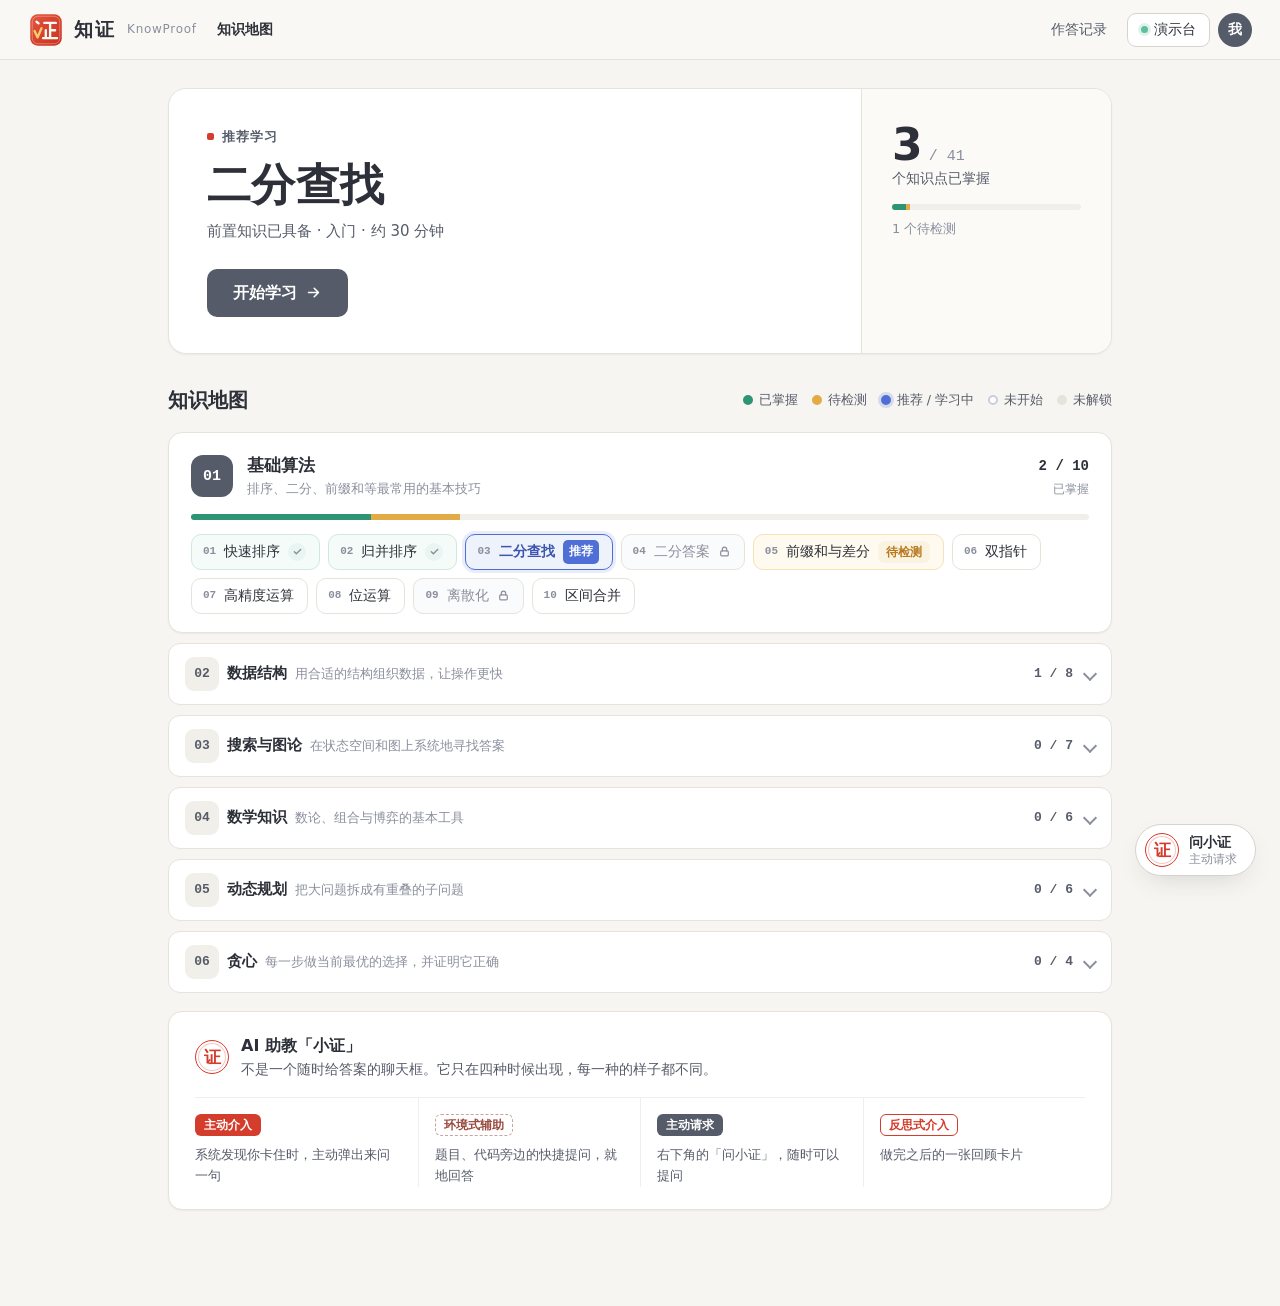
==== commit 1f998dd5: "新标识：朱红印章与白文「证」，言字旁为金色对勾；加入 logo.svg 与标签页图标 Co-Authored-By: Claude Code <noreply@anthropic.com>" ====
--- a/index.html
+++ b/index.html
@@ -5,6 +5,7 @@
 <meta name="viewport" content="width=device-width, initial-scale=1">
 <title>知证 KnowProof · 信息学竞赛学习平台</title>
 <meta name="description" content="知证 KnowProof：面向信息学竞赛学生的学习诊断与自适应学习平台。">
+<link rel="icon" type="image/svg+xml" href="logo.svg">
 <link rel="stylesheet" href="css/base.css">
 <link rel="stylesheet" href="css/home.css">
 <link rel="stylesheet" href="css/task.css">
